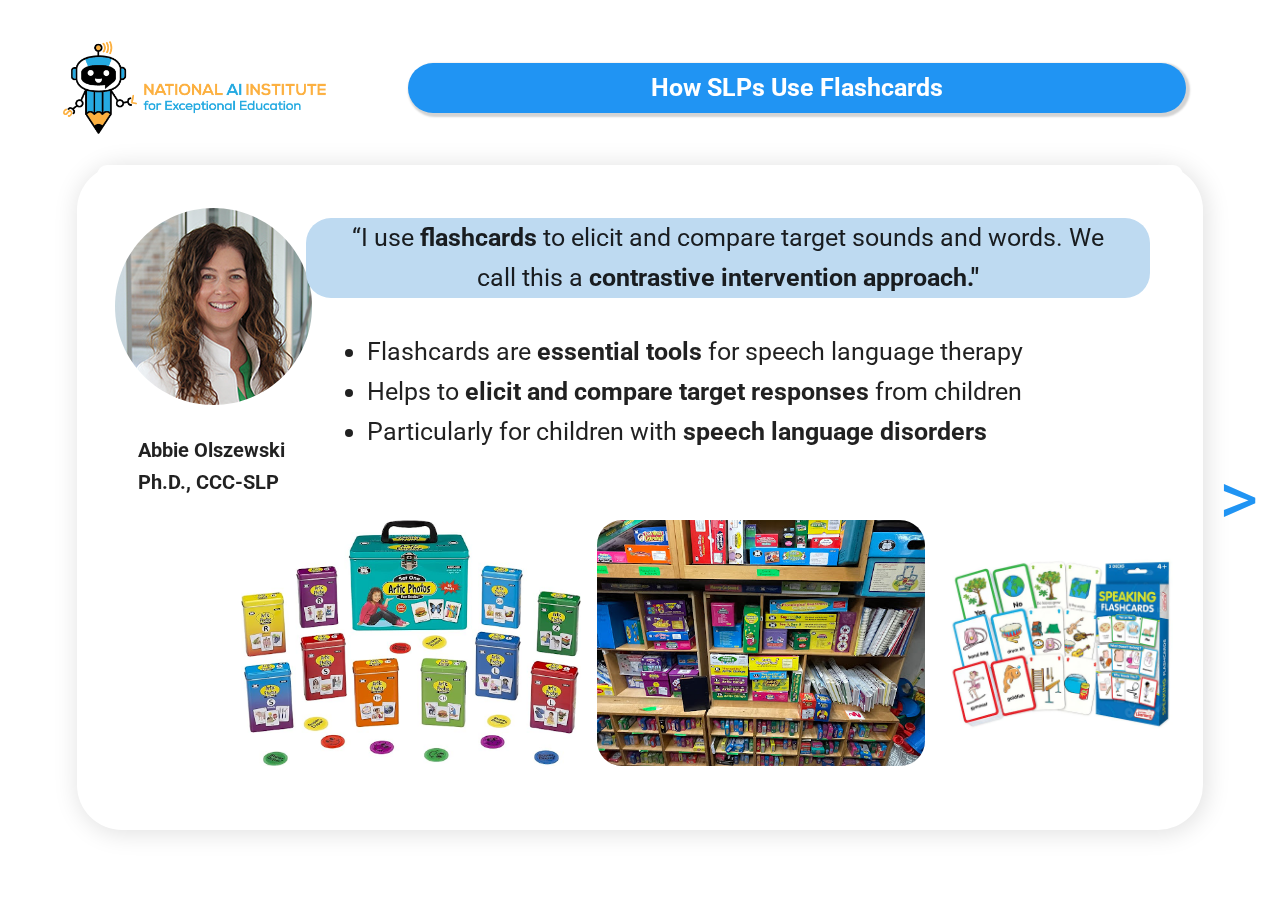
==== page1/index.html @ dda6a5ea "Add files via upload" ====
<!doctype html>
<html lang="en" class="no-js">
  <head>
    <link rel="stylesheet" href="https://cdn.jsdelivr.net/npm/bootstrap@5.2.3/dist/css/bootstrap.min.css" integrity="sha384-rbsA2VBKQhggwzxH7pPCaAqO46MgnOM80zW1RWuH61DGLwZJEdK2Kadq2F9CUG65" crossorigin="anonymous">
      <meta charset="utf-8">
      <meta name="viewport" content="width=device-width,initial-scale=1">
      
      
      
      
        <link rel="prev" href="..">
      
      
        <link rel="next" href="../page2/">
      
      
      <link rel="icon" href="../assets/images/favicon.png">
      <meta name="generator" content="mkdocs-1.5.2, mkdocs-material-9.2.6">
    
    
      
        <title>About - Flashcards Demo</title>
      
    
    
      <link rel="stylesheet" href="../assets/stylesheets/main.0e669242.min.css">
      
        
        <link rel="stylesheet" href="../assets/stylesheets/palette.85d0ee34.min.css">
      
      


    
    
      
    
    
      
        
        
        <link rel="preconnect" href="https://fonts.gstatic.com" crossorigin>
        <link rel="stylesheet" href="https://fonts.googleapis.com/css?family=Roboto:300,300i,400,400i,700,700i%7CRoboto+Mono:400,400i,700,700i&display=fallback">
        <style>:root{--md-text-font:"Roboto";--md-code-font:"Roboto Mono"}</style>
      
    
    
      <link rel="stylesheet" href="../custom.css">
    
    <script>__md_scope=new URL("..",location),__md_hash=e=>[...e].reduce((e,_)=>(e<<5)-e+_.charCodeAt(0),0),__md_get=(e,_=localStorage,t=__md_scope)=>JSON.parse(_.getItem(t.pathname+"."+e)),__md_set=(e,_,t=localStorage,a=__md_scope)=>{try{t.setItem(a.pathname+"."+e,JSON.stringify(_))}catch(e){}}</script>
    
      

    
    
    
  </head>
  
  
    
    
    
    
    
    <body dir="ltr" data-md-color-scheme="default" data-md-color-primary="blue" data-md-color-accent="pink">
  
    
    
    <input class="md-toggle" data-md-toggle="drawer" type="checkbox" id="__drawer" autocomplete="off">
    <input class="md-toggle" data-md-toggle="search" type="checkbox" id="__search" autocomplete="off">
    <label class="md-overlay" for="__drawer"></label>
    <div data-md-component="skip">
      
        
        <a href="#what-are-speech-language-disorders" class="md-skip">
          Skip to content
        </a>
      
    </div>
    <div data-md-component="announce">
      
    </div>
    
    
      

  <div class="heading-container">
    <div class="img-container">
      <img src="../assets/images/logo.png" alt="Beautiful Image">
    </div>
    <div class="header-right">
      <p style="text-align: center; font-size: 25px; font-weight: bold;">How SLPs Use Flashcards</p>
    </div>
</div>
    
    <div class="md-container" data-md-component="container">
      <!-- <a class="left-arrow" href="/FlashCards_Demo/page2/"> 
        &lt;
      </a> -->
      
        
          
        
      
      <main class="md-main" data-md-component="main">
        <div class="md-main__inner md-grid">
          
            
              
                
            
            
              
                
              
              <div class="md-sidebar md-sidebar--secondary" data-md-component="sidebar" data-md-type="toc" hidden>
                <div class="md-sidebar__scrollwrap" style="height: auto;">
                  <div class="md-sidebar__inner">
                    

<nav class="md-nav md-nav--secondary" aria-label="Table of contents">
  
  
  
    
  
  
</nav>
                  </div>
                </div>
              </div>
            
          
            <body>
            <div id="page1" class="md-content" data-md-component="content">
              <article class="md-content__inner md-typeset">
                
                
                <!-- <a id="nextPage" style="float: right;" href="/FlashCards_Demo/page2/">Next</a> -->
<div class="main-content-box">
<div class="person-image-container">
  <img src="../assets/images/author.png" alt="Beautiful Image">
  <p style="font-weight: bold; font-size: 1rem; padding: 0 25px;">Abbie Olszewski
    Ph.D., CCC-SLP</p>
</div>
<div>
<div class="speech-box">
<p style="width: 80%; text-align: center; margin: 4% auto; width: 90%;">“I use <span style="font-weight: bold;">flashcards</span> to elicit and compare target sounds and words. We call this a <span style="font-weight: bold;">contrastive intervention approach."</span></p>
</div>
<div style="margin: 3%; padding: 0 3%;">
  <ul class="bullet-list">
    <li style="margin: 0 2%; font-size: 25px;">Flashcards are <span style="font-weight: bold;">essential tools</span> for speech language therapy</li>
    <li style="margin: 0 2%; font-size: 25px">Helps to <span style="font-weight: bold;">elicit and compare target responses</span> from children</li>
    <li style="margin: 0 2%; font-size: 25px">Particularly for children with <span style="font-weight: bold;">speech language disorders</span></li>
</ul>
</div>
</div>
</div>
<div style="display: flex; flex-direction: row; justify-content: space-between; height: 250px; margin-left: 12%; width: 90%;">
  <img src="../assets/images/page1_image2.jpg"/>
  <img src="../assets/images/page1_image1.jpg"/>
  <img src="../assets/images/page1_image3.png"/>
</div>
</article>
            </div>
            <!-- <div id="page2" class="md-content" data-md-component="content">
              <article class="md-content__inner md-typeset">
                
                  


<h1 style="color:none;color: black;font-weight: 900;">AI Assistant for Speech Therapy</h1>
  <div class="slide-container">
  <div style="height: 150px; width: 250px;text-align: justify;" id="slide-box">
    Minimal pairs and maximally opposing pairs are concepts used in phonetics and linguistics to analyze and understand the phonological differences between words in a language.
  </div>
<div id="slide-box">
  <iframe width="560" height="315" src="https://www.youtube.com/embed/CnnWdKF9Mu8?si=w647qoul7sgPwHdO" title="YouTube video player" frameborder="0" allow="accelerometer; autoplay; clipboard-write; encrypted-media; gyroscope; picture-in-picture; web-share" allowfullscreen></iframe>
</div>
</div>
<p></p>





                
              </article>
            </div> -->
            <!-- <div id="page3" class="md-content" data-md-component="content">
              <article class="md-content__inner md-typeset">
                
                  


            <h1 id="architecture">Architecture</h1>
            <h2 id="architecture-of-the-model">Architecture of the Model</h2>
            <div class="img-container">
              <img src="../assets/images/architecture.png" alt="Beautiful Image">
            </div>




                
              </article>
            </div> -->
            <!-- <div id="page4" class="md-content" data-md-component="content">
              <article class="md-content__inner md-typeset">
                
                  


<h1 id="compare-and-contrast-real-flashcards-selected-by-slp-and-ai-generated-flashcards-that-are-culturally-appropriate-or-more-personalized">Compare and contrast real flashcards selected by SLP and AI-generated flashcards that are culturally appropriate or more personalized.</h1>
<h2 id="real-flashcards">Real Flashcards</h2>
<p>Real flashcards selected by a speech-language pathologist (SLP) and AI-generated flashcards that are culturally appropriate or more personalized serve similar educational purposes, but they differ in their origins, customization capabilities, and potential advantages and disadvantages. Here's a comparison and contrast between the two:</p>
<h2 id="real-flashcards-selected-by-an-slp">Real Flashcards Selected by an SLP:</h2>
<h2 id="1-origins">1. Origins:</h2>
<h3 id="human-expertise">Human Expertise:</h3>





                
              </article>
            </div> -->
            <!-- <div id="page5" class="md-content" data-md-component="content">
              <article class="md-content__inner md-typeset">
                
                  


<h1 id="show-where-llm-fails-wrong-pairs-show-where-the-image-generation-model-fails-busy-images-non-focal-objects">Show where LLM fails (wrong pairs). Show where the image generation model fails (busy images, non-focal objects).</h1>
<h2 id="limitations-of-large-language-models-llms">Limitations of Large Language Models (LLMs):</h2>
<div class="img-container">
  <img src="../assets/images/image2.png" alt="Beautiful Image">
</div>
<ol>
<li>Lack of Factual Accuracy: LLMs can generate text based on patterns learned from the training data, but they may not always produce accurate information. They can generate plausible-sounding sentences that are factually incorrect or misleading.</li>
</ol>
<p>Example: A model might generate a statement like, "The Eiffel Tower is located in London," which is factually incorrect.</p>
<ol>
<li>Bias and Sensitivity to Input Phrasing: LLMs can inadvertently produce biased or politically sensitive responses, as they learn from data on the internet that contains biases. Their responses can be influenced by the phrasing of the input.</li>
</ol>
                
              </article>
            </div> -->
            <!-- <div id="page6" class="md-content" data-md-component="content">
              <article class="md-content__inner md-typeset">
                
                  


<h1 id="a-live-demo-asr-or-manual-typing-potentially-canned-select-from-a-dropdown-or-give-them-a-standard-starting-format-not-a-blank-prompt">A live demo (ASR or manual typing). (Potentially canned, select from a dropdown). Or give them a standard starting format, not a blank prompt.</h1>
<h2 id="gradio-demo">Gradio Demo</h2>
<input id= "gradiotext" type="text" class="styledInput" placeholder="Enter Text">
<div><button id="getData" class="styledButton">Get Data</button></div>
<div id="result" class="resultContainer">
  <div id="imageContainer" class="imageContainer"></div>
</div>
<script src="../assets/javascripts/script.js"></script>




                
              </article>
            </div> -->
          </body>
          
          
        </div>
        
      </main>
      
      
      <a class="right-arrow" href="/FlashCards_Demo/page2/"> 
       &gt;</a>
      
    </div>
    
    
    <script id="__config" type="application/json">{"base": "..", "features": ["navigation.instant"], "search": "../assets/javascripts/workers/search.dfff1995.min.js", "translations": {"clipboard.copied": "Copied to clipboard", "clipboard.copy": "Copy to clipboard", "search.result.more.one": "1 more on this page", "search.result.more.other": "# more on this page", "search.result.none": "No matching documents", "search.result.one": "1 matching document", "search.result.other": "# matching documents", "search.result.placeholder": "Type to start searching", "search.result.term.missing": "Missing", "select.version": "Select version"}}</script>
    
    
      <script src="../assets/javascripts/bundle.78eede0e.min.js"></script>
      
        <!-- <script src="../assets/js/custom_scroll.js"></script> -->
      
    
  </body>
</html>
---- assets/stylesheets/main.0e669242.min.css ----
@charset "UTF-8";
html {
    -webkit-text-size-adjust: none;
    -moz-text-size-adjust: none;
    text-size-adjust: none;
    box-sizing: border-box;
}
*,
:after,
:before {
    box-sizing: inherit;
}
@media (prefers-reduced-motion) {
    *,
    :after,
    :before {
        transition: none !important;
    }
}
body {
    margin: 0;
}
a,
button,
input,
label {
    -webkit-tap-highlight-color: transparent;
}
a {
    color: inherit;
    text-decoration: none;
}
hr {
    border: 0;
    box-sizing: initial;
    display: block;
    height: 0.05rem;
    overflow: visible;
    padding: 0;
}
small {
    font-size: 80%;
}
sub,
sup {
    line-height: 1em;
}
img {
    border-style: none;
}
table {
    display: none;
    border-collapse: initial;
    border-spacing: 0;
}

th, td {
    border: 1px solid #dddddd;
    text-align: left;
    padding: 8px;
}

th {
    background-color: #f2f2f2;
}

tr {
    background-color: #ffffff; /* Set the background color for all rows */
}

tr:nth-child(even) {
    background-color: #f9f9f9;
}

tr:hover {
    background-color: #f2f2f2;
}
td,
th {
    font-weight: 400;
    vertical-align: top;
}
button {
    background: #0000;
    border: 0;
    font-family: inherit;
    font-size: inherit;
    margin: 0;
    padding: 0;
}
input {
    border: 0;
    outline: none;
}
:root {
    --md-primary-fg-color: #4051b5;
    --md-primary-fg-color--light: #5d6cc0;
    --md-primary-fg-color--dark: #303fa1;
    --md-primary-bg-color: #fff;
    --md-primary-bg-color--light: #ffffffb3;
    --md-accent-fg-color: #526cfe;
    --md-accent-fg-color--transparent: #526cfe1a;
    --md-accent-bg-color: #fff;
    --md-accent-bg-color--light: #ffffffb3;
}
[data-md-color-scheme="default"] {
    color-scheme: light;
}
[data-md-color-scheme="default"] img[src$="#gh-dark-mode-only"],
[data-md-color-scheme="default"] img[src$="#only-dark"] {
    display: none;
}
:root,
[data-md-color-scheme="default"] {
    --md-default-fg-color: #000000de;
    --md-default-fg-color--light: #0000008a;
    --md-default-fg-color--lighter: #00000052;
    --md-default-fg-color--lightest: #00000012;
    --md-default-bg-color: #fff;
    --md-default-bg-color--light: #ffffffb3;
    --md-default-bg-color--lighter: #ffffff4d;
    --md-default-bg-color--lightest: #ffffff1f;
    --md-code-fg-color: #36464e;
    --md-code-bg-color: #f5f5f5;
    --md-code-hl-color: #ffff0080;
    --md-code-hl-number-color: #d52a2a;
    --md-code-hl-special-color: #db1457;
    --md-code-hl-function-color: #a846b9;
    --md-code-hl-constant-color: #6e59d9;
    --md-code-hl-keyword-color: #3f6ec6;
    --md-code-hl-string-color: #1c7d4d;
    --md-code-hl-name-color: var(--md-code-fg-color);
    --md-code-hl-operator-color: var(--md-default-fg-color--light);
    --md-code-hl-punctuation-color: var(--md-default-fg-color--light);
    --md-code-hl-comment-color: var(--md-default-fg-color--light);
    --md-code-hl-generic-color: var(--md-default-fg-color--light);
    --md-code-hl-variable-color: var(--md-default-fg-color--light);
    --md-typeset-color: var(--md-default-fg-color);
    --md-typeset-a-color: var(--md-primary-fg-color);
    --md-typeset-mark-color: #ffff0080;
    --md-typeset-del-color: #f5503d26;
    --md-typeset-ins-color: #0bd57026;
    --md-typeset-kbd-color: #fafafa;
    --md-typeset-kbd-accent-color: #fff;
    --md-typeset-kbd-border-color: #b8b8b8;
    --md-typeset-table-color: #0000001f;
    --md-typeset-table-color--light: rgba(0, 0, 0, 0.035);
    --md-admonition-fg-color: var(--md-default-fg-color);
    --md-admonition-bg-color: var(--md-default-bg-color);
    --md-warning-fg-color: #000000de;
    --md-warning-bg-color: #ff9;
    --md-footer-fg-color: #fff;
    --md-footer-fg-color--light: #ffffffb3;
    --md-footer-fg-color--lighter: #ffffff73;
    --md-footer-bg-color: #000000de;
    --md-footer-bg-color--dark: #00000052;
    --md-shadow-z1: 0 0.2rem 0.5rem #0000000d, 0 0 0.05rem #0000001a;
    --md-shadow-z2: 0 0.2rem 0.5rem #0000001a, 0 0 0.05rem #00000040;
    --md-shadow-z3: 0 0.2rem 0.5rem #0003, 0 0 0.05rem #00000059;
}
.md-icon svg {
    fill: currentcolor;
    display: block;
    height: 1.2rem;
    width: 1.2rem;
    display: none;
}
body {
    -webkit-font-smoothing: antialiased;
    -moz-osx-font-smoothing: grayscale;
    --md-text-font-family: var(--md-text-font, _), -apple-system, BlinkMacSystemFont, Helvetica, Arial, sans-serif;
    --md-code-font-family: var(--md-code-font, _), SFMono-Regular, Consolas, Menlo, monospace;
}
aside,
body,
input {
    font-feature-settings: "kern", "liga";
    color: var(--md-typeset-color);
    font-family: var(--md-text-font-family);
}
code,
kbd,
pre {
    font-feature-settings: "kern";
    font-family: var(--md-code-font-family);
}
:root {
    --md-typeset-table-sort-icon: url('data:image/svg+xml;charset=utf-8,<svg xmlns="http://www.w3.org/2000/svg" viewBox="0 0 24 24"><path d="m18 21-4-4h3V7h-3l4-4 4 4h-3v10h3M2 19v-2h10v2M2 13v-2h7v2M2 7V5h4v2H2Z"/></svg>');
    --md-typeset-table-sort-icon--asc: url('data:image/svg+xml;charset=utf-8,<svg xmlns="http://www.w3.org/2000/svg" viewBox="0 0 24 24"><path d="M19 17h3l-4 4-4-4h3V3h2M2 17h10v2H2M6 5v2H2V5m0 6h7v2H2v-2Z"/></svg>');
    --md-typeset-table-sort-icon--desc: url('data:image/svg+xml;charset=utf-8,<svg xmlns="http://www.w3.org/2000/svg" viewBox="0 0 24 24"><path d="M19 7h3l-4-4-4 4h3v14h2M2 17h10v2H2M6 5v2H2V5m0 6h7v2H2v-2Z"/></svg>');
}
.md-typeset {
    -webkit-print-color-adjust: exact;
    color-adjust: exact;
    font-size: 0.8rem;
    line-height: 1.6;
}
@media print {
    .md-typeset {
        font-size: 0.68rem;
    }
}
.md-typeset blockquote,
.md-typeset dl,
.md-typeset figure,
.md-typeset ol,
.md-typeset pre,
.md-typeset ul {
    margin-bottom: 1em;
    margin-top: 1em;
}
.md-typeset h1 {
    color: var(--md-default-fg-color--light);
    font-size: 2em;
    line-height: 1.3;
    margin: 0 0 1.25em;
}
.md-typeset h1,
.md-typeset h2 {
    font-weight: 300;
    letter-spacing: -0.01em;
}
.md-typeset h2 {
    font-size: 1.5625em;
    line-height: 1.4;
    margin: 1.6em 0 0.64em;
}
.md-typeset h3 {
    font-size: 1.25em;
    font-weight: 400;
    letter-spacing: -0.01em;
    line-height: 1.5;
    margin: 1.6em 0 0.8em;
}
.md-typeset h2 + h3 {
    margin-top: 0.8em;
}
.md-typeset h4 {
    font-weight: 700;
    letter-spacing: -0.01em;
    margin: 1em 0;
}
.md-typeset h5,
.md-typeset h6 {
    color: var(--md-default-fg-color--light);
    font-size: 0.8em;
    font-weight: 700;
    letter-spacing: -0.01em;
    margin: 1.25em 0;
}
.md-typeset h5 {
    text-transform: uppercase;
}
.md-typeset hr {
    border-bottom: 0.05rem solid var(--md-default-fg-color--lightest);
    display: flow-root;
    margin: 1.5em 0;
}
.md-typeset a {
    color: var(--md-typeset-a-color);
    word-break: break-word;
}
.md-typeset a,
.md-typeset a:before {
    transition: color 125ms;
}
.md-typeset a:focus,
.md-typeset a:hover {
    color: var(--md-accent-fg-color);
}
.md-typeset a:focus code,
.md-typeset a:hover code {
    background-color: var(--md-accent-fg-color--transparent);
}
.md-typeset a code {
    color: currentcolor;
    transition: background-color 125ms;
}
.md-typeset a.focus-visible {
    outline-color: var(--md-accent-fg-color);
    outline-offset: 0.2rem;
}
.md-typeset code,
.md-typeset kbd,
.md-typeset pre {
    color: var(--md-code-fg-color);
    direction: ltr;
    font-variant-ligatures: none;
}
@media print {
    .md-typeset code,
    .md-typeset kbd,
    .md-typeset pre {
        white-space: pre-wrap;
    }
}
.md-typeset code {
    background-color: var(--md-code-bg-color);
    border-radius: 0.1rem;
    -webkit-box-decoration-break: clone;
    box-decoration-break: clone;
    font-size: 0.85em;
    padding: 0 0.2941176471em;
    word-break: break-word;
}
.md-typeset code:not(.focus-visible) {
    -webkit-tap-highlight-color: transparent;
    outline: none;
}
.md-typeset pre {
    display: flow-root;
    line-height: 1.4;
    position: relative;
}
.md-typeset pre > code {
    -webkit-box-decoration-break: slice;
    box-decoration-break: slice;
    box-shadow: none;
    display: block;
    margin: 0;
    outline-color: var(--md-accent-fg-color);
    overflow: auto;
    padding: 0.7720588235em 1.1764705882em;
    scrollbar-color: var(--md-default-fg-color--lighter) #0000;
    scrollbar-width: thin;
    touch-action: auto;
    word-break: normal;
}
.md-typeset pre > code:hover {
    scrollbar-color: var(--md-accent-fg-color) #0000;
}
.md-typeset pre > code::-webkit-scrollbar {
    height: 0.2rem;
    width: 0.2rem;
}
.md-typeset pre > code::-webkit-scrollbar-thumb {
    background-color: var(--md-default-fg-color--lighter);
}
.md-typeset pre > code::-webkit-scrollbar-thumb:hover {
    background-color: var(--md-accent-fg-color);
}
.md-typeset kbd {
    background-color: var(--md-typeset-kbd-color);
    border-radius: 0.1rem;
    box-shadow: 0 0.1rem 0 0.05rem var(--md-typeset-kbd-border-color), 0 0.1rem 0 var(--md-typeset-kbd-border-color), 0 -0.1rem 0.2rem var(--md-typeset-kbd-accent-color) inset;
    color: var(--md-default-fg-color);
    display: inline-block;
    font-size: 0.75em;
    padding: 0 0.6666666667em;
    vertical-align: text-top;
    word-break: break-word;
}
.md-typeset mark {
    background-color: var(--md-typeset-mark-color);
    -webkit-box-decoration-break: clone;
    box-decoration-break: clone;
    color: inherit;
    word-break: break-word;
}
.md-typeset abbr {
    border-bottom: 0.05rem dotted var(--md-default-fg-color--light);
    cursor: help;
    text-decoration: none;
}
@media (hover: none) {
    .md-typeset abbr[title]:focus:after,
    .md-typeset abbr[title]:hover:after {
        background-color: var(--md-default-fg-color);
        border-radius: 0.1rem;
        box-shadow: var(--md-shadow-z3);
        color: var(--md-default-bg-color);
        content: attr(title);
        font-size: 0.7rem;
        left: 0.8rem;
        margin-top: 2em;
        padding: 0.2rem 0.3rem;
        position: absolute;
        right: 0.8rem;
    }
}
.md-typeset small {
    opacity: 0.75;
}
[dir="ltr"] .md-typeset sub,
[dir="ltr"] .md-typeset sup {
    margin-left: 0.078125em;
}
[dir="rtl"] .md-typeset sub,
[dir="rtl"] .md-typeset sup {
    margin-right: 0.078125em;
}
[dir="ltr"] .md-typeset blockquote {
    padding-left: 0.6rem;
}
[dir="rtl"] .md-typeset blockquote {
    padding-right: 0.6rem;
}
[dir="ltr"] .md-typeset blockquote {
    border-left: 0.2rem solid var(--md-default-fg-color--lighter);
}
[dir="rtl"] .md-typeset blockquote {
    border-right: 0.2rem solid var(--md-default-fg-color--lighter);
}
.md-typeset blockquote {
    color: var(--md-default-fg-color--light);
    margin-left: 0;
    margin-right: 0;
}
.md-typeset ul {
    list-style-type: disc;
}
[dir="ltr"] .md-typeset ol,
[dir="ltr"] .md-typeset ul {
    margin-left: 0.625em;
}
[dir="rtl"] .md-typeset ol,
[dir="rtl"] .md-typeset ul {
    margin-right: 0.625em;
}
.md-typeset ol,
.md-typeset ul {
    padding: 0;
}
.md-typeset ol:not([hidden]),
.md-typeset ul:not([hidden]) {
    display: flow-root;
}
.md-typeset ol ol,
.md-typeset ul ol {
    list-style-type: lower-alpha;
}
.md-typeset ol ol ol,
.md-typeset ul ol ol {
    list-style-type: lower-roman;
}
[dir="ltr"] .md-typeset ol li,
[dir="ltr"] .md-typeset ul li {
    margin-left: 1.25em;
}
[dir="rtl"] .md-typeset ol li,
[dir="rtl"] .md-typeset ul li {
    margin-right: 1.25em;
}
.md-typeset ol li,
.md-typeset ul li {
    margin-bottom: 0.5em;
}
.md-typeset ol li blockquote,
.md-typeset ol li p,
.md-typeset ul li blockquote,
.md-typeset ul li p {
    margin: 0.5em 0;
}
.md-typeset ol li:last-child,
.md-typeset ul li:last-child {
    margin-bottom: 0;
}
[dir="ltr"] .md-typeset ol li ol,
[dir="ltr"] .md-typeset ol li ul,
[dir="ltr"] .md-typeset ul li ol,
[dir="ltr"] .md-typeset ul li ul {
    margin-left: 0.625em;
}
[dir="rtl"] .md-typeset ol li ol,
[dir="rtl"] .md-typeset ol li ul,
[dir="rtl"] .md-typeset ul li ol,
[dir="rtl"] .md-typeset ul li ul {
    margin-right: 0.625em;
}
.md-typeset ol li ol,
.md-typeset ol li ul,
.md-typeset ul li ol,
.md-typeset ul li ul {
    margin-bottom: 0.5em;
    margin-top: 0.5em;
}
[dir="ltr"] .md-typeset dd {
    margin-left: 1.875em;
}
[dir="rtl"] .md-typeset dd {
    margin-right: 1.875em;
}
.md-typeset dd {
    margin-bottom: 1.5em;
    margin-top: 1em;
}
.md-typeset img,
.md-typeset svg,
.md-typeset video {
    height: auto;
    max-width: 100%;
}
.md-typeset img[align="left"] {
    margin: 1em 1em 1em 0;
}
.md-typeset img[align="right"] {
    margin: 1em 0 1em 1em;
}
.md-typeset img[align]:only-child {
    margin-top: 0;
}
.md-typeset figure {
    display: flow-root;
    margin: 1em auto;
    max-width: 100%;
    text-align: center;
    width: -webkit-fit-content;
    width: -moz-fit-content;
    width: fit-content;
}
.md-typeset figure img {
    display: block;
}
.md-typeset figcaption {
    font-style: italic;
    margin: 1em auto;
    max-width: 24rem;
}
.md-typeset iframe {
    max-width: 100%;
}
.md-typeset table:not([class]) {
    background-color: var(--md-default-bg-color);
    border: 0.05rem solid var(--md-typeset-table-color);
    border-radius: 0.1rem;
    /* display: inline-block; */
    display: block;
    font-size: 0.64rem;
    max-width: 100%;
    overflow: auto;
    touch-action: auto;
}
@media print {
    .md-typeset table:not([class]) {
        display: table;
    }
}
.md-typeset table:not([class]) + * {
    margin-top: 1.5em;
}
.md-typeset table:not([class]) td > :first-child,
.md-typeset table:not([class]) th > :first-child {
    margin-top: 0;
}
.md-typeset table:not([class]) td > :last-child,
.md-typeset table:not([class]) th > :last-child {
    margin-bottom: 0;
}
.md-typeset table:not([class]) td:not([align]),
.md-typeset table:not([class]) th:not([align]) {
    text-align: left;
}
[dir="rtl"] .md-typeset table:not([class]) td:not([align]),
[dir="rtl"] .md-typeset table:not([class]) th:not([align]) {
    text-align: right;
}
.md-typeset table:not([class]) th {
    font-weight: 700;
    min-width: 5rem;
    padding: 1.9375em 1.25em;
    vertical-align: top;
}
.md-typeset table:not([class]) td {
    border-top: 0.05rem solid var(--md-typeset-table-color);
    padding: 1.9375em 1.25em;
    vertical-align: top;
}
.md-typeset table:not([class]) tbody tr {
    transition: background-color 125ms;
}
.md-typeset table:not([class]) tbody tr:hover {
    background-color: var(--md-typeset-table-color--light);
    box-shadow: 0 0.05rem 0 var(--md-default-bg-color) inset;
}
.md-typeset table:not([class]) a {
    word-break: normal;
}
.md-typeset table th[role="columnheader"] {
    cursor: pointer;
}
[dir="ltr"] .md-typeset table th[role="columnheader"]:after {
    margin-left: 0.5em;
}
[dir="rtl"] .md-typeset table th[role="columnheader"]:after {
    margin-right: 0.5em;
}
.md-typeset table th[role="columnheader"]:after {
    content: "";
    display: inline-block;
    height: 1.2em;
    -webkit-mask-image: var(--md-typeset-table-sort-icon);
    mask-image: var(--md-typeset-table-sort-icon);
    -webkit-mask-repeat: no-repeat;
    mask-repeat: no-repeat;
    -webkit-mask-size: contain;
    mask-size: contain;
    transition: background-color 125ms;
    vertical-align: text-bottom;
    width: 1.2em;
}
.md-typeset table th[role="columnheader"]:hover:after {
    background-color: var(--md-default-fg-color--lighter);
}
.md-typeset table th[role="columnheader"][aria-sort="ascending"]:after {
    background-color: var(--md-default-fg-color--light);
    -webkit-mask-image: var(--md-typeset-table-sort-icon--asc);
    mask-image: var(--md-typeset-table-sort-icon--asc);
}
.md-typeset table th[role="columnheader"][aria-sort="descending"]:after {
    background-color: var(--md-default-fg-color--light);
    -webkit-mask-image: var(--md-typeset-table-sort-icon--desc);
    mask-image: var(--md-typeset-table-sort-icon--desc);
}
.md-typeset__scrollwrap {
    margin: 1em -0.8rem;
    overflow-x: auto;
    touch-action: auto;
}
.md-typeset__table {
    display: inline-block;
    margin-bottom: 0.5em;
    padding: 0 0.8rem;
}
@media print {
    .md-typeset__table {
        display: block;
    }
}
html .md-typeset__table table {
    display: table;
    margin: 0;
    overflow: hidden;
    width: 100%;
}
@media screen and (max-width: 44.9375em) {
    .md-content__inner > pre {
        margin: 1em -0.8rem;
    }
    .md-content__inner > pre code {
        border-radius: 0;
    }
}
.md-typeset .md-author {
    display: block;
    flex-shrink: 0;
    height: 1.6rem;
    overflow: hidden;
    position: relative;
    transition: color 125ms, transform 125ms;
    width: 1.6rem;
}
.md-typeset .md-author img {
    border-radius: 100%;
    display: block;
}
.md-typeset .md-author--more {
    background: var(--md-default-fg-color--lightest);
    color: var(--md-default-fg-color--lighter);
    font-size: 0.6rem;
    font-weight: 700;
    line-height: 1.6rem;
    text-align: center;
}
.md-typeset .md-author--long {
    height: 2.4rem;
    width: 2.4rem;
}
.md-typeset a.md-author {
    transform: scale(1);
}
.md-typeset a.md-author img {
    filter: grayscale(100%) opacity(75%);
    transition: filter 125ms;
}
.md-typeset a.md-author:focus,
.md-typeset a.md-author:hover {
    transform: scale(1.1);
    z-index: 1;
}
.md-typeset a.md-author:focus img,
.md-typeset a.md-author:hover img {
    filter: grayscale(0);
}
.md-banner {
    background-color: var(--md-footer-bg-color);
    color: var(--md-footer-fg-color);
    overflow: auto;
}
@media print {
    .md-banner {
        display: none;
    }
}
.md-banner--warning {
    background-color: var(--md-warning-bg-color);
    color: var(--md-warning-fg-color);
}
.md-banner__inner {
    font-size: 0.7rem;
    margin: 0.6rem auto;
    padding: 0 0.8rem;
}
[dir="ltr"] .md-banner__button {
    float: right;
}
[dir="rtl"] .md-banner__button {
    float: left;
}
.md-banner__button {
    color: inherit;
    cursor: pointer;
    transition: opacity 0.25s;
}
.no-js .md-banner__button {
    display: none;
}
.md-banner__button:hover {
    opacity: 0.7;
}
html {
    font-size: 125%;
    height: 100%;
    overflow-x: hidden;
}
@media screen and (min-width: 100em) {
    html {
        font-size: 137.5%;
    }
}
@media screen and (min-width: 125em) {
    html {
        font-size: 150%;
    }
}
body {
    background-color: var(--md-default-bg-color);
    display: flex;
    flex-direction: column;
    font-size: 0.5rem;
    min-height: 100%;
    position: relative;
    width: 100%;
}
@media print {
    body {
        display: block;
    }
}
@media screen and (max-width: 59.9375em) {
    body[data-md-scrolllock] {
        position: fixed;
    }
}
.md-grid {
    margin-left: auto;
    margin-right: auto;
    /* max-width: 61rem; */
}
.md-container {
    height: 750px;
    overflow: auto;
    margin-top: -3%;
    /* display: flex;
    flex-direction: column;
    flex-grow: 1; */
}
@media print {
    .md-container {
        display: block;
    }
}
.md-main {
    height: 600px;
    flex-grow: 1;
}
.md-main__inner {
    /* display: flex; */
    height: 100%;
    margin: 6%;
    margin-top: 2.5rem;
    box-shadow: 2px 2px 25px 2px #e2e2e2;
    border-radius: 45px;
    padding-bottom: 52%;
}
.md-ellipsis {
    overflow: hidden;
    text-overflow: ellipsis;
}
.md-toggle {
    display: none;
}
.md-option {
    height: 0;
    opacity: 0;
    position: absolute;
    width: 0;
}
.md-option:checked + label:not([hidden]) {
    display: block;
}
.md-option.focus-visible + label {
    outline-color: var(--md-accent-fg-color);
    outline-style: auto;
}
.md-skip {
    background-color: var(--md-default-fg-color);
    border-radius: 0.1rem;
    color: var(--md-default-bg-color);
    font-size: 0.64rem;
    margin: 0.5rem;
    opacity: 0;
    outline-color: var(--md-accent-fg-color);
    padding: 0.3rem 0.5rem;
    position: fixed;
    transform: translateY(0.4rem);
    z-index: -1;
}
.md-skip:focus {
    opacity: 1;
    transform: translateY(0);
    transition: transform 0.25s cubic-bezier(0.4, 0, 0.2, 1), opacity 175ms 75ms;
    z-index: 10;
}
@page {
    margin: 25mm;
}
:root {
    --md-clipboard-icon: url('data:image/svg+xml;charset=utf-8,<svg xmlns="http://www.w3.org/2000/svg" viewBox="0 0 24 24"><path d="M19 21H8V7h11m0-2H8a2 2 0 0 0-2 2v14a2 2 0 0 0 2 2h11a2 2 0 0 0 2-2V7a2 2 0 0 0-2-2m-3-4H4a2 2 0 0 0-2 2v14h2V3h12V1Z"/></svg>');
}
.md-clipboard {
    border-radius: 0.1rem;
    color: var(--md-default-fg-color--lightest);
    cursor: pointer;
    height: 1.5em;
    outline-color: var(--md-accent-fg-color);
    outline-offset: 0.1rem;
    position: absolute;
    right: 0.5em;
    top: 0.5em;
    transition: color 0.25s;
    width: 1.5em;
    z-index: 1;
}
@media print {
    .md-clipboard {
        display: none;
    }
}
.md-clipboard:not(.focus-visible) {
    -webkit-tap-highlight-color: transparent;
    outline: none;
}
:hover > .md-clipboard {
    color: var(--md-default-fg-color--light);
}
.md-clipboard:focus,
.md-clipboard:hover {
    color: var(--md-accent-fg-color);
}
.md-clipboard:after {
    background-color: currentcolor;
    content: "";
    display: block;
    height: 1.125em;
    margin: 0 auto;
    -webkit-mask-image: var(--md-clipboard-icon);
    mask-image: var(--md-clipboard-icon);
    -webkit-mask-position: center;
    mask-position: center;
    -webkit-mask-repeat: no-repeat;
    mask-repeat: no-repeat;
    -webkit-mask-size: contain;
    mask-size: contain;
    width: 1.125em;
}
.md-clipboard--inline {
    cursor: pointer;
}
.md-clipboard--inline code {
    transition: color 0.25s, background-color 0.25s;
}
.md-clipboard--inline:focus code,
.md-clipboard--inline:hover code {
    background-color: var(--md-accent-fg-color--transparent);
    color: var(--md-accent-fg-color);
}
@keyframes consent {
    0% {
        opacity: 0;
        transform: translateY(100%);
    }
    to {
        opacity: 1;
        transform: translateY(0);
    }
}
@keyframes overlay {
    0% {
        opacity: 0;
    }
    to {
        opacity: 1;
    }
}
.md-consent__overlay {
    animation: overlay 0.25s both;
    -webkit-backdrop-filter: blur(0.1rem);
    backdrop-filter: blur(0.1rem);
    background-color: #0000008a;
    height: 100%;
    opacity: 1;
    position: fixed;
    top: 0;
    width: 100%;
    z-index: 5;
}
.md-consent__inner {
    animation: consent 0.5s cubic-bezier(0.1, 0.7, 0.1, 1) both;
    background-color: var(--md-default-bg-color);
    border: 0;
    border-radius: 0.1rem;
    bottom: 0;
    box-shadow: 0 0 0.2rem #0000001a, 0 0.2rem 0.4rem #0003;
    max-height: 100%;
    overflow: auto;
    padding: 0;
    position: fixed;
    width: 100%;
    z-index: 5;
}
.md-consent__form {
    padding: 0.8rem;
}
.md-consent__settings {
    display: none;
    margin: 1em 0;
}
input:checked + .md-consent__settings {
    display: block;
}
.md-consent__controls {
    margin-bottom: 0.8rem;
}
.md-typeset .md-consent__controls .md-button {
    display: inline;
}
@media screen and (max-width: 44.9375em) {
    .md-typeset .md-consent__controls .md-button {
        display: block;
        margin-top: 0.4rem;
        text-align: center;
        width: 100%;
    }
}
.md-consent label {
    cursor: pointer;
}
.md-content {
    /* box-shadow: 5px 5px 10px 10px lightgray; */
    border-radius: 2px 2px 5px rgba(0, 0, 255, 0.2);
    background-color: white;
    border-radius: 10px;
    /* padding: 20px; */
    width: auto;
    /* height: 500px; */
    margin: 0 20px;
    flex-grow: 1;
    min-width: 0;
    scroll-snap-align: start; /* Enable scroll snapping */
    margin-top: -2%;
}

.md-content-flashcard{
    /* box-shadow: 5px 5px 10px 10px lightgray; */
    border-radius: 2px 2px 5px rgba(0, 0, 255, 0.2);
    background-color: white;
    border-radius: 10px;
    padding: 20px;
    width: auto;
    /* height: 750px; */
    margin: 0 20px;
    flex-grow: 1;
    min-width: 0;
    scroll-snap-align: start; /* Enable scroll snapping */
}

.main-content-box{
    display: flex;
    flex-direction: row;
}

body {
    overflow-y: scroll; /* Enable vertical scrolling */
    scroll-behavior: smooth; /* Enable smooth scrolling */
  }

.md-content__inner {
    margin: 0 0.8rem 1.2rem;
    padding-top: 0.6rem;
}
/* @media screen and (min-width: 76.25em) {
    [dir="ltr"] .md-sidebar--primary:not([hidden]) ~ .md-content > .md-content__inner {
        margin-left: 1.2rem;
    }
    [dir="ltr"] .md-sidebar--secondary:not([hidden]) ~ .md-content > .md-content__inner,
    [dir="rtl"] .md-sidebar--primary:not([hidden]) ~ .md-content > .md-content__inner {
        margin-right: 1.2rem;
    }
    [dir="rtl"] .md-sidebar--secondary:not([hidden]) ~ .md-content > .md-content__inner {
        margin-left: 1.2rem;
    }
} */
.md-content__inner:before {
    content: "";
    display: block;
    height: 0.4rem;
}
.md-content__inner > :last-child {
    margin-bottom: 0;
}
[dir="ltr"] .md-content__button {
    float: right;
}
[dir="rtl"] .md-content__button {
    float: left;
}
[dir="ltr"] .md-content__button {
    margin-left: 0.4rem;
}
[dir="rtl"] .md-content__button {
    margin-right: 0.4rem;
}
.md-content__button {
    margin: 0.4rem 0;
    padding: 0;
}
@media print {
    .md-content__button {
        display: none;
    }
}
.md-typeset .md-content__button {
    color: var(--md-default-fg-color--lighter);
}
.md-content__button svg {
    display: inline;
    vertical-align: top;
}
[dir="rtl"] .md-content__button svg {
    transform: scaleX(-1);
}
[dir="ltr"] .md-dialog {
    right: 0.8rem;
}
[dir="rtl"] .md-dialog {
    left: 0.8rem;
}
.md-dialog {
    background-color: var(--md-default-fg-color);
    border-radius: 0.1rem;
    bottom: 0.8rem;
    box-shadow: var(--md-shadow-z3);
    min-width: 11.1rem;
    opacity: 0;
    padding: 0.4rem 0.6rem;
    pointer-events: none;
    position: fixed;
    transform: translateY(100%);
    transition: transform 0ms 0.4s, opacity 0.4s;
    z-index: 4;
}
@media print {
    .md-dialog {
        display: none;
    }
}
.md-dialog--active {
    opacity: 1;
    pointer-events: auto;
    transform: translateY(0);
    transition: transform 0.4s cubic-bezier(0.075, 0.85, 0.175, 1), opacity 0.4s;
}
.md-dialog__inner {
    color: var(--md-default-bg-color);
    font-size: 0.7rem;
}
.md-feedback {
    margin: 2em 0 1em;
    text-align: center;
}
.md-feedback fieldset {
    border: none;
    margin: 0;
    padding: 0;
}
.md-feedback__title {
    font-weight: 700;
    margin: 1em auto;
}
.md-feedback__inner {
    position: relative;
}
.md-feedback__list {
    align-content: baseline;
    display: flex;
    flex-wrap: wrap;
    justify-content: center;
    position: relative;
}
.md-feedback__list:hover .md-icon:not(:disabled) {
    color: var(--md-default-fg-color--lighter);
}
:disabled .md-feedback__list {
    min-height: 1.8rem;
}
.md-feedback__icon {
    color: var(--md-default-fg-color--light);
    cursor: pointer;
    flex-shrink: 0;
    margin: 0 0.1rem;
    transition: color 125ms;
}
.md-feedback__icon:not(:disabled).md-icon:hover {
    color: var(--md-accent-fg-color);
}
.md-feedback__icon:disabled {
    color: var(--md-default-fg-color--lightest);
    pointer-events: none;
}
.md-feedback__note {
    opacity: 0;
    position: relative;
    transform: translateY(0.4rem);
    transition: transform 0.4s cubic-bezier(0.1, 0.7, 0.1, 1), opacity 0.15s;
}
.md-feedback__note > * {
    margin: 0 auto;
    max-width: 16rem;
}
:disabled .md-feedback__note {
    opacity: 1;
    transform: translateY(0);
}
.md-footer {
    display: none;
    background-color: var(--md-footer-bg-color);
    color: var(--md-footer-fg-color);
}
@media print {
    .md-footer {
        display: none;
    }
}
.md-footer__inner {
    justify-content: space-between;
    overflow: auto;
    padding: 0.2rem;
}
.md-footer__inner:not([hidden]) {
    display: flex;
}
.md-footer__link {
    align-items: end;
    display: flex;
    flex-grow: 0.01;
    margin-bottom: 0.4rem;
    margin-top: 1rem;
    max-width: 100%;
    outline-color: var(--md-accent-fg-color);
    overflow: hidden;
    transition: opacity 0.25s;
}
.md-footer__link:focus,
.md-footer__link:hover {
    opacity: 0.7;
}
[dir="rtl"] .md-footer__link svg {
    transform: scaleX(-1);
}
@media screen and (max-width: 44.9375em) {
    .md-footer__link--prev {
        flex-shrink: 0;
    }
    .md-footer__link--prev .md-footer__title {
        display: none;
    }
}
[dir="ltr"] .md-footer__link--next {
    margin-left: auto;
}
[dir="rtl"] .md-footer__link--next {
    margin-right: auto;
}
.md-footer__link--next {
    text-align: right;
}
[dir="rtl"] .md-footer__link--next {
    text-align: left;
}
.md-footer__title {
    flex-grow: 1;
    font-size: 0.9rem;
    margin-bottom: 0.7rem;
    max-width: calc(100% - 2.4rem);
    padding: 0 1rem;
    white-space: nowrap;
}
.md-footer__button {
    margin: 0.2rem;
    padding: 0.4rem;
}
.md-footer__direction {
    font-size: 0.64rem;
    opacity: 0.7;
}
.md-footer-meta {
    background-color: var(--md-footer-bg-color--dark);
}
.md-footer-meta__inner {
    display: flex;
    flex-wrap: wrap;
    justify-content: space-between;
    padding: 0.2rem;
}
html .md-footer-meta.md-typeset a {
    color: var(--md-footer-fg-color--light);
}
html .md-footer-meta.md-typeset a:focus,
html .md-footer-meta.md-typeset a:hover {
    color: var(--md-footer-fg-color);
}
.md-copyright {
    color: var(--md-footer-fg-color--lighter);
    font-size: 0.64rem;
    margin: auto 0.6rem;
    padding: 0.4rem 0;
    width: 100%;
}
@media screen and (min-width: 45em) {
    .md-copyright {
        width: auto;
    }
}
.md-copyright__highlight {
    color: var(--md-footer-fg-color--light);
}
.md-social {
    display: inline-flex;
    gap: 0.2rem;
    margin: 0 0.4rem;
    padding: 0.2rem 0 0.6rem;
}
@media screen and (min-width: 45em) {
    .md-social {
        padding: 0.6rem 0;
    }
}
.md-social__link {
    display: inline-block;
    height: 1.6rem;
    text-align: center;
    width: 1.6rem;
}
.md-social__link:before {
    line-height: 1.9;
}
.md-social__link svg {
    fill: currentcolor;
    max-height: 0.8rem;
    vertical-align: -25%;
}
.md-typeset .md-button {
    border: 0.1rem solid;
    border-radius: 0.1rem;
    color: var(--md-primary-fg-color);
    cursor: pointer;
    display: inline-block;
    font-weight: 700;
    padding: 0.625em 2em;
    transition: color 125ms, background-color 125ms, border-color 125ms;
}
.md-typeset .md-button--primary {
    background-color: var(--md-primary-fg-color);
    border-color: var(--md-primary-fg-color);
    color: var(--md-primary-bg-color);
}
.md-typeset .md-button:focus,
.md-typeset .md-button:hover {
    background-color: var(--md-accent-fg-color);
    border-color: var(--md-accent-fg-color);
    color: var(--md-accent-bg-color);
}
[dir="ltr"] .md-typeset .md-input {
    border-top-left-radius: 0.1rem;
}
[dir="ltr"] .md-typeset .md-input,
[dir="rtl"] .md-typeset .md-input {
    border-top-right-radius: 0.1rem;
}
[dir="rtl"] .md-typeset .md-input {
    border-top-left-radius: 0.1rem;
}
.md-typeset .md-input {
    border-bottom: 0.1rem solid var(--md-default-fg-color--lighter);
    box-shadow: var(--md-shadow-z1);
    font-size: 0.8rem;
    height: 1.8rem;
    padding: 0 0.6rem;
    transition: border 0.25s, box-shadow 0.25s;
}
.md-typeset .md-input:focus,
.md-typeset .md-input:hover {
    border-bottom-color: var(--md-accent-fg-color);
    box-shadow: var(--md-shadow-z2);
}
.md-typeset .md-input--stretch {
    width: 100%;
}
.md-header {
    width: 75%;
    margin: 1% auto;
    border-radius: 10px;
    /* height: 40%; */
    background-color: var(--md-primary-fg-color);
    box-shadow: 0 0 0.2rem #0000, 0 0.2rem 0.4rem #0000;
    color: var(--md-primary-bg-color);
    display: block;
    left: 0;
    position: fixed;
    right: 0;
    top: 0;
}

.header-right{
    /* width: 100%;
    border-radius: 50px;
    background-color: var(--md-primary-fg-color);
    box-shadow: 2px 2px 2px 2px lightgray;
    color: var(--md-primary-bg-color);
    display: block;
    height: 50px;
    justify-content: center;
    display: flex;
    align-items: center;
    margin: 4% auto; */
    width: 62%;
    border-radius: 50px;
    /* height: 40px; */
    background-color: var(--md-primary-fg-color);
    box-shadow: 2px 2px 2px 2px lightgray;
    color: var(--md-primary-bg-color);
    display: block;
    /* max-width: 30%; */
    height: 50px;
    justify-content: center;
    display: flex;
    align-items: center;
    margin: 5% auto;
    font-size: 28px;
    /* left: 0;
    position: relative;
    right: 0;
    top: 0;
    margin: auto; */
}

html {
    overflow-y: none !important;
}

.heading-container{
    display: flex;
    flex-direction: row;
    /* margin: 1% auto; */
    padding: 0 1%;
}

.md-header[hidden] {
    transform: translateY(-100%);
    transition: transform 0.25s cubic-bezier(0.8, 0, 0.6, 1), box-shadow 0.25s;
}
.md-header--shadow {
    box-shadow: 0 0 0.2rem #0000001a, 0 0.2rem 0.4rem #0003;
    transition: transform 0.25s cubic-bezier(0.1, 0.7, 0.1, 1), box-shadow 0.25s;
}
.md-header__inner {
    align-items: center;
    display: flex;
    padding: 0 0.2rem;
}
.md-header__topic {
    display: flex;
    max-width: 100%;
    position: absolute;
    transition: transform 0.4s cubic-bezier(0.1, 0.7, 0.1, 1), opacity 0.15s;
    white-space: nowrap;
}
.md-header__topic + .md-header__topic {
    opacity: 0;
    pointer-events: none;
    transform: translateX(1.25rem);
    transition: transform 0.4s cubic-bezier(1, 0.7, 0.1, 0.1), opacity 0.15s;
    z-index: -1;
}
[dir="rtl"] .md-header__topic + .md-header__topic {
    transform: translateX(-1.25rem);
}
.md-header__topic:first-child {
    font-weight: 700;
}
[dir="ltr"] .md-header__title {
    margin-left: 1rem;
}
[dir="rtl"] .md-header__title {
    margin-right: 1rem;
}
[dir="ltr"] .md-header__title {
    margin-right: 0.4rem;
}
[dir="rtl"] .md-header__title {
    margin-left: 0.4rem;
}
.md-header__title {
    flex-grow: 1;
    font-size: 0.9rem;
    height: 2.4rem;
    line-height: 2.4rem;
}
.md-header__title--active .md-header__topic {
    opacity: 0;
    pointer-events: none;
    transform: translateX(-1.25rem);
    transition: transform 0.4s cubic-bezier(1, 0.7, 0.1, 0.1), opacity 0.15s;
    z-index: -1;
}
[dir="rtl"] .md-header__title--active .md-header__topic {
    transform: translateX(1.25rem);
}
.md-header__title--active .md-header__topic + .md-header__topic {
    opacity: 1;
    pointer-events: auto;
    transform: translateX(0);
    transition: transform 0.4s cubic-bezier(0.1, 0.7, 0.1, 1), opacity 0.15s;
    z-index: 0;
}
.md-header__title > .md-header__ellipsis {
    height: 100%;
    position: relative;
    width: 100%;
}
.md-header__option {
    display: flex;
    flex-shrink: 0;
    max-width: 100%;
    transition: max-width 0ms 0.25s, opacity 0.25s 0.25s;
    white-space: nowrap;
}
[data-md-toggle="search"]:checked ~ .md-header .md-header__option {
    max-width: 0;
    opacity: 0;
    transition: max-width 0ms, opacity 0ms;
}
.md-header__source {
    display: none;
}
@media screen and (min-width: 60em) {
    [dir="ltr"] .md-header__source {
        margin-left: 1rem;
    }
    [dir="rtl"] .md-header__source {
        margin-right: 1rem;
    }
    .md-header__source {
        display: block;
        max-width: 11.7rem;
        width: 11.7rem;
    }
}
@media screen and (min-width: 76.25em) {
    [dir="ltr"] .md-header__source {
        margin-left: 1.4rem;
    }
    [dir="rtl"] .md-header__source {
        margin-right: 1.4rem;
    }
}
.md-meta {
    color: var(--md-default-fg-color--light);
    font-size: 0.7rem;
    line-height: 1.3;
}
.md-meta__list {
    display: inline-flex;
    flex-wrap: wrap;
    list-style: none;
    margin: 0;
    padding: 0;
}
.md-meta__item:not(:last-child):after {
    content: "·";
    margin-left: 0.2rem;
    margin-right: 0.2rem;
}
.md-meta__link {
    color: var(--md-typeset-a-color);
}
.md-meta__link:focus,
.md-meta__link:hover {
    color: var(--md-accent-fg-color);
}
.md-draft {
    background-color: #ff1744;
    border-radius: 0.125em;
    color: #fff;
    display: inline-block;
    font-weight: 700;
    padding-left: 0.5714285714em;
    padding-right: 0.5714285714em;
}
:root {
    --md-nav-icon--prev: url('data:image/svg+xml;charset=utf-8,<svg xmlns="http://www.w3.org/2000/svg" viewBox="0 0 24 24"><path d="M20 11v2H8l5.5 5.5-1.42 1.42L4.16 12l7.92-7.92L13.5 5.5 8 11h12Z"/></svg>');
    --md-nav-icon--next: url('data:image/svg+xml;charset=utf-8,<svg xmlns="http://www.w3.org/2000/svg" viewBox="0 0 24 24"><path d="M8.59 16.58 13.17 12 8.59 7.41 10 6l6 6-6 6-1.41-1.42Z"/></svg>');
    --md-toc-icon: url('data:image/svg+xml;charset=utf-8,<svg xmlns="http://www.w3.org/2000/svg" viewBox="0 0 24 24"><path d="M3 9h14V7H3v2m0 4h14v-2H3v2m0 4h14v-2H3v2m16 0h2v-2h-2v2m0-10v2h2V7h-2m0 6h2v-2h-2v2Z"/></svg>');
}
.md-nav {
    font-size: 0.7rem;
    line-height: 1.3;
}
.md-nav__title {
    display: None;
    font-weight: 700;
    overflow: hidden;
    padding: 0 0.6rem;
    text-overflow: ellipsis;
    background: #2094f3;
    border-radius: 10px;
    box-shadow: 1px 1px 1px 2px #2094f3;
    position: sticky;
    top: 0;
    z-index: 1;
    color: white;
}
.md-nav__title .md-nav__button {
    display: none;
}
.md-nav__title .md-nav__button img {
    height: 100%;
    width: auto;
}
.md-nav__title .md-nav__button.md-logo img,
.md-nav__title .md-nav__button.md-logo svg {
    fill: currentcolor;
    display: block;
    height: 2.4rem;
    max-width: 100%;
    object-fit: contain;
    width: auto;
}
.md-nav__list {
    list-style: none;
    margin: 0;
    padding: 0;
}
.md-nav__item {
    padding: 0 0.6rem;
}
[dir="ltr"] .md-nav__item .md-nav__item {
    padding-right: 0;
}
[dir="rtl"] .md-nav__item .md-nav__item {
    padding-left: 0;
}
.md-nav__link {
    align-items: flex-start;
    display: flex;
    margin-top: 0.625em;
    scroll-snap-align: start;
    transition: color 125ms;
}
.md-nav__link--passed {
    color: var(--md-default-fg-color--light);
}
.md-nav__item .md-nav__link--active,
.md-nav__item .md-nav__link--active code {
    display: Block;
    font-weight: 700;
    overflow: hidden;
    text-overflow: ellipsis;
    background: #2094f3;
    border-radius: 10px;
    box-shadow: 1px 1px 1px 2px #2094f3;
    position: sticky;
    top: 0;
    z-index: 1;
    color: white;
    padding-top: 0.2em;
    padding-left: 1em;
    padding-bottom: -0.8em;
}
.md-nav__link .md-ellipsis {
    position: relative;
}
.md-nav__link .md-icon:last-child {
    margin-left: auto;
}
.md-nav__link svg {
    fill: currentcolor;
    flex-shrink: 0;
    height: 1.3em;
}
[dir="ltr"] .md-nav__link svg + * {
    margin-left: 0.4rem;
}
[dir="rtl"] .md-nav__link svg + * {
    margin-right: 0.4rem;
}
.md-nav__link:not(.md-nav__container):focus,
.md-nav__link:not(.md-nav__container):hover {
    /* color: var(--md-accent-fg-color); */
    cursor: pointer;
}
.md-nav__link.focus-visible {
    outline-color: var(--md-accent-fg-color);
    outline-offset: 0.2rem;
}
.md-nav--primary .md-nav__link[for="__toc"] {
    display: none;
}
.md-nav--primary .md-nav__link[for="__toc"] .md-icon:after {
    background-color: currentcolor;
    display: block;
    height: 100%;
    -webkit-mask-image: var(--md-toc-icon);
    mask-image: var(--md-toc-icon);
    width: 100%;
}
.md-nav--primary .md-nav__link[for="__toc"] ~ .md-nav {
    display: none;
}
.md-nav__container > .md-nav__link {
    margin-top: 0;
}
.md-nav__container > .md-nav__link:first-child {
    flex-grow: 1;
}
.md-nav__icon {
    flex-shrink: 0;
}
.md-nav__source {
    display: none;
}
/* @media screen and (max-width: 76.1875em) {
    .md-nav--primary,
    .md-nav--primary .md-nav {
        background-color: var(--md-default-bg-color);
        display: flex;
        flex-direction: column;
        height: 100%;
        left: 0;
        position: absolute;
        right: 0;
        top: 0;
        z-index: 1;
    }
    .md-nav--primary .md-nav__item,
    .md-nav--primary .md-nav__title {
        font-size: 0.8rem;
        line-height: 1.5;
    }
    .md-nav--primary .md-nav__title {
        cursor: pointer;
        height: 5.6rem;
        line-height: 2.4rem;
        padding: 3rem 0.8rem 0.2rem;
        position: relative;
        white-space: nowrap;
    }
    [dir="ltr"] .md-nav--primary .md-nav__title .md-nav__icon {
        left: 0.4rem;
    }
    [dir="rtl"] .md-nav--primary .md-nav__title .md-nav__icon {
        right: 0.4rem;
    }
    .md-nav--primary .md-nav__title .md-nav__icon {
        display: block;
        height: 1.2rem;
        margin: 0.2rem;
        position: absolute;
        top: 0.4rem;
        width: 1.2rem;
    }
    .md-nav--primary .md-nav__title .md-nav__icon:after {
        background-color: currentcolor;
        content: "";
        display: block;
        height: 100%;
        -webkit-mask-image: var(--md-nav-icon--prev);
        mask-image: var(--md-nav-icon--prev);
        -webkit-mask-position: center;
        mask-position: center;
        -webkit-mask-repeat: no-repeat;
        mask-repeat: no-repeat;
        -webkit-mask-size: contain;
        mask-size: contain;
        width: 100%;
    }
    .md-nav--primary .md-nav__title ~ .md-nav__list {
        
        box-shadow: 0 0.05rem 0 var(--md-default-fg-color--lightest) inset;
        overflow-y: auto;
        scroll-snap-type: y mandatory;
        touch-action: pan-y;
    }
    .md-nav--primary .md-nav__title ~ .md-nav__list > :first-child {
        border-top: 0;
    }
    .md-nav--primary .md-nav__title[for="__drawer"] {
        
        color: var(--md-primary-bg-color);
        font-weight: 700;
    }
    .md-nav--primary .md-nav__title .md-logo {
        display: block;
        left: 0.2rem;
        margin: 0.2rem;
        padding: 0.4rem;
        position: absolute;
        right: 0.2rem;
        top: 0.2rem;
    }
    .md-nav--primary .md-nav__list {
        flex: 1;
    }
    .md-nav--primary .md-nav__item {
        border-top: 0.05rem solid var(--md-default-fg-color--lightest);
        padding: 0;
    }
    .md-nav--primary .md-nav__item--active > .md-nav__link {
        color: var(--md-typeset-a-color);
    }
    .md-nav--primary .md-nav__link {
        margin-top: 0;
        padding: 0.6rem 0.8rem;
    }
    .md-nav--primary .md-nav__link svg {
        margin-top: 0.1em;
    }
    .md-nav--primary .md-nav__link > .md-nav__link {
        padding: 0;
    }
    [dir="ltr"] .md-nav--primary .md-nav__link .md-nav__icon {
        margin-right: -0.2rem;
    }
    [dir="rtl"] .md-nav--primary .md-nav__link .md-nav__icon {
        margin-left: -0.2rem;
    }
    .md-nav--primary .md-nav__link .md-nav__icon {
        font-size: 1.2rem;
        height: 1.2rem;
        width: 1.2rem;
    }
    .md-nav--primary .md-nav__link .md-nav__icon:after {
        background-color: currentcolor;
        content: "";
        display: block;
        height: 100%;
        -webkit-mask-image: var(--md-nav-icon--next);
        mask-image: var(--md-nav-icon--next);
        -webkit-mask-position: center;
        mask-position: center;
        -webkit-mask-repeat: no-repeat;
        mask-repeat: no-repeat;
        -webkit-mask-size: contain;
        mask-size: contain;
        width: 100%;
    }
    [dir="rtl"] .md-nav--primary .md-nav__icon:after {
        transform: scale(-1);
    }
    .md-nav--primary .md-nav--secondary .md-nav {
        background-color: initial;
        position: static;
    }
    [dir="ltr"] .md-nav--primary .md-nav--secondary .md-nav .md-nav__link {
        padding-left: 1.4rem;
    }
    [dir="rtl"] .md-nav--primary .md-nav--secondary .md-nav .md-nav__link {
        padding-right: 1.4rem;
    }
    [dir="ltr"] .md-nav--primary .md-nav--secondary .md-nav .md-nav .md-nav__link {
        padding-left: 2rem;
    }
    [dir="rtl"] .md-nav--primary .md-nav--secondary .md-nav .md-nav .md-nav__link {
        padding-right: 2rem;
    }
    [dir="ltr"] .md-nav--primary .md-nav--secondary .md-nav .md-nav .md-nav .md-nav__link {
        padding-left: 2.6rem;
    }
    [dir="rtl"] .md-nav--primary .md-nav--secondary .md-nav .md-nav .md-nav .md-nav__link {
        padding-right: 2.6rem;
    }
    [dir="ltr"] .md-nav--primary .md-nav--secondary .md-nav .md-nav .md-nav .md-nav .md-nav__link {
        padding-left: 3.2rem;
    }
    [dir="rtl"] .md-nav--primary .md-nav--secondary .md-nav .md-nav .md-nav .md-nav .md-nav__link {
        padding-right: 3.2rem;
    }
    .md-nav--secondary {
        background-color: initial;
    }
    .md-nav__toggle ~ .md-nav {
        display: flex;
        opacity: 0;
        transform: translateX(100%);
        transition: transform 0.25s cubic-bezier(0.8, 0, 0.6, 1), opacity 125ms 50ms;
    }
    [dir="rtl"] .md-nav__toggle ~ .md-nav {
        transform: translateX(-100%);
    }
    .md-nav__toggle:checked ~ .md-nav {
        opacity: 1;
        transform: translateX(0);
        transition: transform 0.25s cubic-bezier(0.4, 0, 0.2, 1), opacity 125ms 125ms;
    }
    .md-nav__toggle:checked ~ .md-nav > .md-nav__list {
        -webkit-backface-visibility: hidden;
        backface-visibility: hidden;
    }
} */
/* @media screen and (max-width: 59.9375em) {
    .md-nav--primary .md-nav__link[for="__toc"] {
        display: flex;
    }
    .md-nav--primary .md-nav__link[for="__toc"] .md-icon:after {
        content: "";
    }
    .md-nav--primary .md-nav__link[for="__toc"] + .md-nav__link {
        display: none;
    }
    .md-nav--primary .md-nav__link[for="__toc"] ~ .md-nav {
        display: flex;
    }
    .md-nav__source {
        background-color: var(--md-primary-fg-color--dark);
        color: var(--md-primary-bg-color);
        display: block;
        padding: 0 0.2rem;
    }
}
@media screen and (min-width: 60em) and (max-width: 76.1875em) {
    .md-nav--integrated .md-nav__link[for="__toc"] {
        display: flex;
    }
    .md-nav--integrated .md-nav__link[for="__toc"] .md-icon:after {
        content: "";
    }
    .md-nav--integrated .md-nav__link[for="__toc"] + .md-nav__link {
        display: none;
    }
    .md-nav--integrated .md-nav__link[for="__toc"] ~ .md-nav {
        display: flex;
    }
}
@media screen and (min-width: 60em) {
    .md-nav--secondary .md-nav__title {
        background: var(--md-default-bg-color);
        box-shadow: 0 0 0.4rem 0.4rem var(--md-default-bg-color);
        position: sticky;
        top: 0;
        z-index: 1;
    }
    .md-nav--secondary .md-nav__title[for="__toc"] {
        scroll-snap-align: start;
    }
    .md-nav--secondary .md-nav__title .md-nav__icon {
        display: none;
    }
}
@media screen and (min-width: 76.25em) {
    .md-nav {
        transition: max-height 0.25s cubic-bezier(0.86, 0, 0.07, 1);
    }
    .md-nav--primary .md-nav__title {
        position: sticky;
        top: 0;
        z-index: 1;
    }
    .md-nav--primary .md-nav__title[for="__drawer"] {
        scroll-snap-align: start;
    }
    .md-nav--primary .md-nav__title .md-nav__icon,
    .md-nav__toggle ~ .md-nav {
        display: none;
    }
    .md-nav__toggle:checked ~ .md-nav,
    .md-nav__toggle:indeterminate ~ .md-nav {
        display: block;
    }
    .md-nav__item--nested > .md-nav > .md-nav__title {
        display: none;
    }
    .md-nav__item--section {
        display: block;
        margin: 1.25em 0;
    }
    .md-nav__item--section:last-child {
        margin-bottom: 0;
    }
    .md-nav__item--section > .md-nav__link {
        font-weight: 700;
    }
    .md-nav__item--section > .md-nav__link[for] {
        color: var(--md-default-fg-color--light);
    }
    .md-nav__item--section > .md-nav__link:not(.md-nav__container) {
        pointer-events: none;
    }
    .md-nav__item--section > .md-nav__link .md-nav__icon {
        display: none;
    }
    .md-nav__item--section > .md-nav {
        display: block;
    }
    .md-nav__item--section > .md-nav > .md-nav__list > .md-nav__item {
        padding: 0;
    }
    .md-nav__icon {
        border-radius: 100%;
        height: 0.9rem;
        transition: background-color 0.25s;
        width: 0.9rem;
    }
    .md-nav__icon:hover {
        background-color: var(--md-accent-fg-color--transparent);
    }
    .md-nav__icon:after {
        background-color: currentcolor;
        border-radius: 100%;
        content: "";
        display: inline-block;
        height: 100%;
        -webkit-mask-image: var(--md-nav-icon--next);
        mask-image: var(--md-nav-icon--next);
        -webkit-mask-position: center;
        mask-position: center;
        -webkit-mask-repeat: no-repeat;
        mask-repeat: no-repeat;
        -webkit-mask-size: contain;
        mask-size: contain;
        transition: transform 0.25s;
        vertical-align: -0.1rem;
        width: 100%;
    }
    [dir="rtl"] .md-nav__icon:after {
        transform: rotate(180deg);
    }
    .md-nav__item--nested .md-nav__toggle:checked ~ .md-nav__link .md-nav__icon:after,
    .md-nav__item--nested .md-nav__toggle:indeterminate ~ .md-nav__link .md-nav__icon:after {
        transform: rotate(90deg);
    }
    .md-nav--lifted > .md-nav__list > .md-nav__item,
    .md-nav--lifted > .md-nav__list > .md-nav__item--nested,
    .md-nav--lifted > .md-nav__title {
        display: none;
    }
    .md-nav--lifted > .md-nav__list > .md-nav__item--active {
        display: block;
        padding: 0;
    }
    .md-nav--lifted > .md-nav__list > .md-nav__item--active > .md-nav__link {
        background: var(--md-default-bg-color);
        box-shadow: 0 0 0.4rem 0.4rem var(--md-default-bg-color);
        font-weight: 700;
        margin-top: 0;
        padding: 0 0.6rem;
        position: sticky;
        top: 0;
        z-index: 1;
    }
    .md-nav--lifted > .md-nav__list > .md-nav__item--active > .md-nav__link:not(.md-nav__container) {
        pointer-events: none;
    }
    .md-nav--lifted > .md-nav__list > .md-nav__item--active > .md-nav__link .md-nav__icon {
        display: none;
    }
    .md-nav--lifted > .md-nav__list > .md-nav__item > [for] {
        color: var(--md-default-fg-color--light);
    }
    .md-nav--lifted .md-nav[data-md-level="1"] {
        display: block;
    }
    [dir="ltr"] .md-nav--lifted .md-nav[data-md-level="1"] > .md-nav__list > .md-nav__item {
        padding-right: 0.6rem;
    }
    [dir="rtl"] .md-nav--lifted .md-nav[data-md-level="1"] > .md-nav__list > .md-nav__item {
        padding-left: 0.6rem;
    }
    .md-nav--integrated > .md-nav__list > .md-nav__item--active:not(.md-nav__item--nested) {
        padding: 0 0.6rem;
    }
    .md-nav--integrated > .md-nav__list > .md-nav__item--active:not(.md-nav__item--nested) > .md-nav__link {
        padding: 0;
    }
    [dir="ltr"] .md-nav--integrated > .md-nav__list > .md-nav__item--active .md-nav--secondary {
        border-left: 0.05rem solid var(--md-primary-fg-color);
    }
    [dir="rtl"] .md-nav--integrated > .md-nav__list > .md-nav__item--active .md-nav--secondary {
        border-right: 0.05rem solid var(--md-primary-fg-color);
    }
    .md-nav--integrated > .md-nav__list > .md-nav__item--active .md-nav--secondary {
        display: block;
        margin-bottom: 1.25em;
    }
    .md-nav--integrated > .md-nav__list > .md-nav__item--active .md-nav--secondary > .md-nav__title {
        display: none;
    }
} */
.md-pagination {
    font-size: 0.8rem;
    font-weight: 700;
    gap: 0.4rem;
}
.md-pagination,
.md-pagination > * {
    align-items: center;
    display: flex;
    justify-content: center;
}
.md-pagination > * {
    border-radius: 0.2rem;
    height: 1.8rem;
    min-width: 1.8rem;
    text-align: center;
}
.md-pagination__current {
    background-color: var(--md-default-fg-color--lightest);
    color: var(--md-default-fg-color--light);
}
.md-pagination__link {
    transition: color 125ms, background-color 125ms;
}
.md-pagination__link:focus,
.md-pagination__link:hover {
    background-color: var(--md-accent-fg-color--transparent);
    color: var(--md-accent-fg-color);
}
.md-pagination__link:focus svg,
.md-pagination__link:hover svg {
    color: var(--md-accent-fg-color);
}
.md-pagination__link.focus-visible {
    outline-color: var(--md-accent-fg-color);
    outline-offset: 0.2rem;
}
.md-pagination__link svg {
    fill: currentcolor;
    color: var(--md-default-fg-color--lighter);
    display: block;
    max-height: 100%;
    width: 1.2rem;
}
.md-post__back {
    border-bottom: 0.05rem solid var(--md-default-fg-color--lightest);
    margin-bottom: 1.2rem;
    padding-bottom: 1.2rem;
}
@media screen and (max-width: 76.1875em) {
    .md-post__back {
        display: none;
    }
}
[dir="rtl"] .md-post__back svg {
    transform: scaleX(-1);
}
.md-post__authors {
    display: flex;
    flex-direction: column;
    gap: 0.6rem;
    margin: 0 0.6rem;
}
.md-post .md-post__meta a {
    transition: color 125ms;
}
.md-post .md-post__meta a:focus,
.md-post .md-post__meta a:hover {
    color: var(--md-accent-fg-color);
}
.md-post--excerpt {
    margin-bottom: 3.2rem;
}
.md-post--excerpt .md-post__header {
    align-items: center;
    display: flex;
    gap: 0.6rem;
    min-height: 1.6rem;
}
.md-post--excerpt .md-post__authors {
    align-items: center;
    display: inline-flex;
    flex-direction: row;
    gap: 0.2rem;
    margin: 0;
    min-height: 2.4rem;
}
[dir="ltr"] .md-post--excerpt .md-post__meta .md-meta__list {
    margin-right: 0.4rem;
}
[dir="rtl"] .md-post--excerpt .md-post__meta .md-meta__list {
    margin-left: 0.4rem;
}
.md-post--excerpt .md-post__content > :first-child {
    --md-scroll-margin: 6rem;
    margin-top: 0;
}
.md-post > .md-nav--secondary,
.md-post > .md-nav:first-child > .md-nav__list {
    margin: 1em 0;
}
.md-profile {
    align-items: center;
    display: flex;
    font-size: 0.7rem;
    gap: 0.6rem;
    line-height: 1.4;
    width: 100%;
}
.md-profile__description {
    flex-grow: 1;
}
.md-content--post {
    display: flex;
}
@media screen and (max-width: 76.1875em) {
    .md-content--post {
        flex-flow: column-reverse;
    }
}
.md-content--post > .md-content__inner {
    min-width: 0;
}
@media screen and (min-width: 76.25em) {
    [dir="ltr"] .md-content--post > .md-content__inner {
        margin-left: 1.2rem;
    }
    [dir="rtl"] .md-content--post > .md-content__inner {
        margin-right: 1.2rem;
    }
}
@media screen and (max-width: 76.1875em) {
    .md-sidebar.md-sidebar--post {
        padding: 0;
    }
}
:root {
    --md-search-result-icon: url('data:image/svg+xml;charset=utf-8,<svg xmlns="http://www.w3.org/2000/svg" viewBox="0 0 24 24"><path d="M14 2H6a2 2 0 0 0-2 2v16a2 2 0 0 0 2 2h7c-.41-.25-.8-.56-1.14-.9-.33-.33-.61-.7-.86-1.1H6V4h7v5h5v1.18c.71.16 1.39.43 2 .82V8l-6-6m6.31 16.9c1.33-2.11.69-4.9-1.4-6.22-2.11-1.33-4.91-.68-6.22 1.4-1.34 2.11-.69 4.89 1.4 6.22 1.46.93 3.32.93 4.79.02L22 23.39 23.39 22l-3.08-3.1m-3.81.1a2.5 2.5 0 0 1-2.5-2.5 2.5 2.5 0 0 1 2.5-2.5 2.5 2.5 0 0 1 2.5 2.5 2.5 2.5 0 0 1-2.5 2.5Z"/></svg>');
}
.md-search {
    position: relative;
}
@media screen and (min-width: 60em) {
    .md-search {
        padding: 0.2rem 0;
    }
}
.no-js .md-search {
    display: none;
}
/* .md-search__overlay {
    opacity: 0;
    z-index: 1;
} */
@media screen and (max-width: 59.9375em) {
    /* [dir="ltr"] .md-search__overlay {
        left: -2.2rem;
    }
    [dir="rtl"] .md-search__overlay {
        right: -2.2rem;
    }
    .md-search__overlay {
        background-color: var(--md-default-bg-color);
        border-radius: 1rem;
        height: 2rem;
        overflow: hidden;
        pointer-events: none;
        position: absolute;
        top: -1rem;
        transform-origin: center;
        transition: transform 0.3s 0.1s, opacity 0.2s 0.2s;
        width: 2rem;
    }
    [data-md-toggle="search"]:checked ~ .md-header .md-search__overlay {
        opacity: 1;
        transition: transform 0.4s, opacity 0.1s;
    } */
}
@media screen and (min-width: 60em) {
    /* [dir="ltr"] .md-search__overlay {
        left: 0;
    }
    [dir="rtl"] .md-search__overlay {
        right: 0;
    }
    .md-search__overlay {
        background-color: #0000008a;
        cursor: pointer;
        height: 0;
        position: fixed;
        top: 0;
        transition: width 0ms 0.25s, height 0ms 0.25s, opacity 0.25s;
        width: 0;
    }
    [data-md-toggle="search"]:checked ~ .md-header .md-search__overlay {
        height: 200vh;
        opacity: 1;
        transition: width 0ms, height 0ms, opacity 0.25s;
        width: 100%;
    } */
}
@media screen and (max-width: 29.9375em) {
    [data-md-toggle="search"]:checked ~ .md-header .md-search__overlay {
        transform: scale(45);
    }
}
@media screen and (min-width: 30em) and (max-width: 44.9375em) {
    [data-md-toggle="search"]:checked ~ .md-header .md-search__overlay {
        transform: scale(60);
    }
}
@media screen and (min-width: 45em) and (max-width: 59.9375em) {
    [data-md-toggle="search"]:checked ~ .md-header .md-search__overlay {
        transform: scale(75);
    }
}
.md-search__inner {
    display: none;
    -webkit-backface-visibility: hidden;
    backface-visibility: hidden;
}
@media screen and (max-width: 59.9375em) {
    [dir="ltr"] .md-search__inner {
        left: 0;
    }
    [dir="rtl"] .md-search__inner {
        right: 0;
    }
    .md-search__inner {
        height: 0;
        opacity: 0;
        overflow: hidden;
        position: fixed;
        top: 0;
        transform: translateX(5%);
        transition: width 0ms 0.3s, height 0ms 0.3s, transform 0.15s cubic-bezier(0.4, 0, 0.2, 1) 0.15s, opacity 0.15s 0.15s;
        width: 0;
        z-index: 2;
    }
    [dir="rtl"] .md-search__inner {
        transform: translateX(-5%);
    }
    [data-md-toggle="search"]:checked ~ .md-header .md-search__inner {
        height: 100%;
        opacity: 1;
        transform: translateX(0);
        transition: width 0ms 0ms, height 0ms 0ms, transform 0.15s cubic-bezier(0.1, 0.7, 0.1, 1) 0.15s, opacity 0.15s 0.15s;
        width: 100%;
    }
}
@media screen and (min-width: 60em) {
    [dir="ltr"] .md-search__inner {
        float: right;
    }
    [dir="rtl"] .md-search__inner {
        float: left;
    }
    .md-search__inner {
        padding: 0.1rem 0;
        position: relative;
        transition: width 0.25s cubic-bezier(0.1, 0.7, 0.1, 1);
        width: 11.7rem;
    }
}
@media screen and (min-width: 60em) and (max-width: 76.1875em) {
    [data-md-toggle="search"]:checked ~ .md-header .md-search__inner {
        width: 23.4rem;
    }
}
@media screen and (min-width: 76.25em) {
    [data-md-toggle="search"]:checked ~ .md-header .md-search__inner {
        width: 34.4rem;
    }
}
.md-search__form {
    background-color: var(--md-default-bg-color);
    box-shadow: 0 0 0.6rem #0000;
    height: 2.4rem;
    position: relative;
    transition: color 0.25s, background-color 0.25s;
    z-index: 2;
}
@media screen and (min-width: 60em) {
    .md-search__form {
        background-color: #00000042;
        border-radius: 0.1rem;
        height: 1.8rem;
    }
    .md-search__form:hover {
        background-color: #ffffff1f;
    }
}
[data-md-toggle="search"]:checked ~ .md-header .md-search__form {
    background-color: var(--md-default-bg-color);
    border-radius: 0.1rem 0.1rem 0 0;
    box-shadow: 0 0 0.6rem #00000012;
    color: var(--md-default-fg-color);
}
[dir="ltr"] .md-search__input {
    padding-left: 3.6rem;
    padding-right: 2.2rem;
}
[dir="rtl"] .md-search__input {
    padding-left: 2.2rem;
    padding-right: 3.6rem;
}
.md-search__input {
    display: none;
    background: #0000;
    font-size: 0.9rem;
    height: 100%;
    position: relative;
    text-overflow: ellipsis;
    width: 100%;
    z-index: 2;
}
.md-search__input::placeholder {
    transition: color 0.25s;
}
.md-search__input::placeholder,
.md-search__input ~ .md-search__icon {
    color: var(--md-default-fg-color--light);
}
.md-search__input::-ms-clear {
    display: none;
}
@media screen and (max-width: 59.9375em) {
    .md-search__input {
        font-size: 0.9rem;
        height: 2.4rem;
        width: 100%;
    }
}
@media screen and (min-width: 60em) {
    [dir="ltr"] .md-search__input {
        padding-left: 2.2rem;
    }
    [dir="rtl"] .md-search__input {
        padding-right: 2.2rem;
    }
    .md-search__input {
        color: inherit;
        font-size: 0.8rem;
    }
    .md-search__input::placeholder {
        color: var(--md-primary-bg-color--light);
    }
    .md-search__input + .md-search__icon {
        color: var(--md-primary-bg-color);
    }
    [data-md-toggle="search"]:checked ~ .md-header .md-search__input {
        text-overflow: clip;
    }
    [data-md-toggle="search"]:checked ~ .md-header .md-search__input + .md-search__icon {
        color: var(--md-default-fg-color--light);
    }
    [data-md-toggle="search"]:checked ~ .md-header .md-search__input::placeholder {
        color: #0000;
    }
}
.md-search__icon {
    cursor: pointer;
    display: inline-block;
    height: 1.2rem;
    transition: color 0.25s, opacity 0.25s;
    width: 1.2rem;
}
.md-search__icon:hover {
    opacity: 0.7;
}
[dir="ltr"] .md-search__icon[for="__search"] {
    left: 0.5rem;
}
[dir="rtl"] .md-search__icon[for="__search"] {
    right: 0.5rem;
}
.md-search__icon[for="__search"] {
    position: absolute;
    top: 0.3rem;
    z-index: 2;
}
[dir="rtl"] .md-search__icon[for="__search"] svg {
    transform: scaleX(-1);
}
@media screen and (max-width: 59.9375em) {
    [dir="ltr"] .md-search__icon[for="__search"] {
        left: 0.8rem;
    }
    [dir="rtl"] .md-search__icon[for="__search"] {
        right: 0.8rem;
    }
    .md-search__icon[for="__search"] {
        top: 0.6rem;
    }
    .md-search__icon[for="__search"] svg:first-child {
        display: none;
    }
}
@media screen and (min-width: 60em) {
    .md-search__icon[for="__search"] {
        pointer-events: none;
    }
    .md-search__icon[for="__search"] svg:last-child {
        display: none;
    }
}
[dir="ltr"] .md-search__options {
    right: 0.5rem;
}
[dir="rtl"] .md-search__options {
    left: 0.5rem;
}
.md-search__options {
    pointer-events: none;
    position: absolute;
    top: 0.3rem;
    z-index: 2;
}
@media screen and (max-width: 59.9375em) {
    [dir="ltr"] .md-search__options {
        right: 0.8rem;
    }
    [dir="rtl"] .md-search__options {
        left: 0.8rem;
    }
    .md-search__options {
        top: 0.6rem;
    }
}
[dir="ltr"] .md-search__options > .md-icon {
    margin-left: 0.2rem;
}
[dir="rtl"] .md-search__options > .md-icon {
    margin-right: 0.2rem;
}
.md-search__options > .md-icon {
    color: var(--md-default-fg-color--light);
    opacity: 0;
    transform: scale(0.75);
    transition: transform 0.15s cubic-bezier(0.1, 0.7, 0.1, 1), opacity 0.15s;
}
.md-search__options > .md-icon:not(.focus-visible) {
    -webkit-tap-highlight-color: transparent;
    outline: none;
}
[data-md-toggle="search"]:checked ~ .md-header .md-search__input:valid ~ .md-search__options > .md-icon {
    opacity: 1;
    pointer-events: auto;
    transform: scale(1);
}
[data-md-toggle="search"]:checked ~ .md-header .md-search__input:valid ~ .md-search__options > .md-icon:hover {
    opacity: 0.7;
}
[dir="ltr"] .md-search__suggest {
    padding-left: 3.6rem;
    padding-right: 2.2rem;
}
[dir="rtl"] .md-search__suggest {
    padding-left: 2.2rem;
    padding-right: 3.6rem;
}
.md-search__suggest {
    align-items: center;
    color: var(--md-default-fg-color--lighter);
    display: flex;
    font-size: 0.9rem;
    height: 100%;
    opacity: 0;
    position: absolute;
    top: 0;
    transition: opacity 50ms;
    white-space: nowrap;
    width: 100%;
}
@media screen and (min-width: 60em) {
    [dir="ltr"] .md-search__suggest {
        padding-left: 2.2rem;
    }
    [dir="rtl"] .md-search__suggest {
        padding-right: 2.2rem;
    }
    .md-search__suggest {
        font-size: 0.8rem;
    }
}
[data-md-toggle="search"]:checked ~ .md-header .md-search__suggest {
    opacity: 1;
    transition: opacity 0.3s 0.1s;
}
[dir="ltr"] .md-search__output {
    border-bottom-left-radius: 0.1rem;
}
[dir="ltr"] .md-search__output,
[dir="rtl"] .md-search__output {
    border-bottom-right-radius: 0.1rem;
}
[dir="rtl"] .md-search__output {
    border-bottom-left-radius: 0.1rem;
}
.md-search__output {
    overflow: hidden;
    position: absolute;
    width: 100%;
    z-index: 1;
}
@media screen and (max-width: 59.9375em) {
    .md-search__output {
        bottom: 0;
        top: 2.4rem;
    }
}
@media screen and (min-width: 60em) {
    .md-search__output {
        opacity: 0;
        top: 1.9rem;
        transition: opacity 0.4s;
    }
    [data-md-toggle="search"]:checked ~ .md-header .md-search__output {
        box-shadow: var(--md-shadow-z3);
        opacity: 1;
    }
}
.md-search__scrollwrap {
    -webkit-backface-visibility: hidden;
    backface-visibility: hidden;
    background-color: var(--md-default-bg-color);
    height: 100%;
    overflow-y: auto;
    touch-action: pan-y;
}
@media (-webkit-max-device-pixel-ratio: 1), (max-resolution: 1dppx) {
    .md-search__scrollwrap {
        transform: translateZ(0);
    }
}
@media screen and (min-width: 60em) and (max-width: 76.1875em) {
    .md-search__scrollwrap {
        width: 23.4rem;
    }
}
@media screen and (min-width: 76.25em) {
    .md-search__scrollwrap {
        width: 34.4rem;
    }
}
@media screen and (min-width: 60em) {
    .md-search__scrollwrap {
        max-height: 0;
        scrollbar-color: var(--md-default-fg-color--lighter) #0000;
        scrollbar-width: thin;
    }
    [data-md-toggle="search"]:checked ~ .md-header .md-search__scrollwrap {
        max-height: 75vh;
    }
    .md-search__scrollwrap:hover {
        scrollbar-color: var(--md-accent-fg-color) #0000;
    }
    .md-search__scrollwrap::-webkit-scrollbar {
        height: 0.2rem;
        width: 0.2rem;
    }
    .md-search__scrollwrap::-webkit-scrollbar-thumb {
        background-color: var(--md-default-fg-color--lighter);
    }
    .md-search__scrollwrap::-webkit-scrollbar-thumb:hover {
        background-color: var(--md-accent-fg-color);
    }
}
.md-search-result {
    color: var(--md-default-fg-color);
    word-break: break-word;
}
.md-search-result__meta {
    background-color: var(--md-default-fg-color--lightest);
    color: var(--md-default-fg-color--light);
    font-size: 0.64rem;
    line-height: 1.8rem;
    padding: 0 0.8rem;
    scroll-snap-align: start;
}
@media screen and (min-width: 60em) {
    [dir="ltr"] .md-search-result__meta {
        padding-left: 2.2rem;
    }
    [dir="rtl"] .md-search-result__meta {
        padding-right: 2.2rem;
    }
}
.md-search-result__list {
    list-style: none;
    margin: 0;
    padding: 0;
    -webkit-user-select: none;
    user-select: none;
}
.md-search-result__item {
    box-shadow: 0 -0.05rem var(--md-default-fg-color--lightest);
}
.md-search-result__item:first-child {
    box-shadow: none;
}
.md-search-result__link {
    display: block;
    outline: none;
    scroll-snap-align: start;
    transition: background-color 0.25s;
}
.md-search-result__link:focus,
.md-search-result__link:hover {
    background-color: var(--md-accent-fg-color--transparent);
}
.md-search-result__link:last-child p:last-child {
    margin-bottom: 0.6rem;
}
.md-search-result__more > summary {
    cursor: pointer;
    display: block;
    outline: none;
    position: sticky;
    scroll-snap-align: start;
    top: 0;
    z-index: 1;
}
.md-search-result__more > summary::marker {
    display: none;
}
.md-search-result__more > summary::-webkit-details-marker {
    display: none;
}
.md-search-result__more > summary > div {
    color: var(--md-typeset-a-color);
    font-size: 0.64rem;
    padding: 0.75em 0.8rem;
    transition: color 0.25s, background-color 0.25s;
}
@media screen and (min-width: 60em) {
    [dir="ltr"] .md-search-result__more > summary > div {
        padding-left: 2.2rem;
    }
    [dir="rtl"] .md-search-result__more > summary > div {
        padding-right: 2.2rem;
    }
}
.md-search-result__more > summary:focus > div,
.md-search-result__more > summary:hover > div {
    background-color: var(--md-accent-fg-color--transparent);
    color: var(--md-accent-fg-color);
}
.md-search-result__more[open] > summary {
    background-color: var(--md-default-bg-color);
}
.md-search-result__article {
    overflow: hidden;
    padding: 0 0.8rem;
    position: relative;
}
@media screen and (min-width: 60em) {
    [dir="ltr"] .md-search-result__article {
        padding-left: 2.2rem;
    }
    [dir="rtl"] .md-search-result__article {
        padding-right: 2.2rem;
    }
}
[dir="ltr"] .md-search-result__icon {
    left: 0;
}
[dir="rtl"] .md-search-result__icon {
    right: 0;
}
.md-search-result__icon {
    color: var(--md-default-fg-color--light);
    height: 1.2rem;
    margin: 0.5rem;
    position: absolute;
    width: 1.2rem;
}
@media screen and (max-width: 59.9375em) {
    .md-search-result__icon {
        display: none;
    }
}
.md-search-result__icon:after {
    background-color: currentcolor;
    content: "";
    display: inline-block;
    height: 100%;
    -webkit-mask-image: var(--md-search-result-icon);
    mask-image: var(--md-search-result-icon);
    -webkit-mask-position: center;
    mask-position: center;
    -webkit-mask-repeat: no-repeat;
    mask-repeat: no-repeat;
    -webkit-mask-size: contain;
    mask-size: contain;
    width: 100%;
}
[dir="rtl"] .md-search-result__icon:after {
    transform: scaleX(-1);
}
.md-search-result .md-typeset {
    color: var(--md-default-fg-color--light);
    font-size: 0.64rem;
    line-height: 1.6;
}
.md-search-result .md-typeset h1 {
    color: rgb(49, 133, 156);
    font-weight: 900;
    font-size: 0.8rem;
    font-weight: 400;
    line-height: 1.4;
    margin: 0.55rem 0;
}
.md-search-result .md-typeset h1 mark {
    text-decoration: none;
}
.md-search-result .md-typeset h2 {
    color: var(--md-default-fg-color);
    font-size: 0.64rem;
    font-weight: 700;
    line-height: 1.6;
    margin: 0.5em 0;
}
.md-search-result .md-typeset h2 mark {
    text-decoration: none;
}
.md-search-result__terms {
    color: var(--md-default-fg-color);
    display: block;
    font-size: 0.64rem;
    font-style: italic;
    margin: 0.5em 0;
}
.md-search-result mark {
    background-color: initial;
    color: var(--md-accent-fg-color);
    text-decoration: underline;
}
.md-select {
    position: relative;
    z-index: 1;
}
.md-select__inner {
    background-color: var(--md-default-bg-color);
    border-radius: 0.1rem;
    box-shadow: var(--md-shadow-z2);
    color: var(--md-default-fg-color);
    left: 50%;
    margin-top: 0.2rem;
    max-height: 0;
    opacity: 0;
    position: absolute;
    top: calc(100% - 0.2rem);
    transform: translate3d(-50%, 0.3rem, 0);
    transition: transform 0.25s 375ms, opacity 0.25s 0.25s, max-height 0ms 0.5s;
}
.md-select:focus-within .md-select__inner,
.md-select:hover .md-select__inner {
    max-height: 10rem;
    opacity: 1;
    transform: translate3d(-50%, 0, 0);
    transition: transform 0.25s cubic-bezier(0.1, 0.7, 0.1, 1), opacity 0.25s, max-height 0ms;
}
.md-select__inner:after {
    border-bottom: 0.2rem solid #0000;
    border-bottom-color: var(--md-default-bg-color);
    border-left: 0.2rem solid #0000;
    border-right: 0.2rem solid #0000;
    border-top: 0;
    content: "";
    height: 0;
    left: 50%;
    margin-left: -0.2rem;
    margin-top: -0.2rem;
    position: absolute;
    top: 0;
    width: 0;
}
.md-select__list {
    border-radius: 0.1rem;
    font-size: 0.8rem;
    list-style-type: none;
    margin: 0;
    max-height: inherit;
    overflow: auto;
    padding: 0;
}
.md-select__item {
    line-height: 1.8rem;
}
[dir="ltr"] .md-select__link {
    padding-left: 0.6rem;
    padding-right: 1.2rem;
}
[dir="rtl"] .md-select__link {
    padding-left: 1.2rem;
    padding-right: 0.6rem;
}
.md-select__link {
    cursor: pointer;
    display: block;
    outline: none;
    scroll-snap-align: start;
    transition: background-color 0.25s, color 0.25s;
    width: 100%;
}
.md-select__link:focus,
.md-select__link:hover {
    color: var(--md-accent-fg-color);
}
.md-select__link:focus {
    background-color: var(--md-default-fg-color--lightest);
}
.md-sidebar {
    display: none;
    align-self: flex-start;
    flex-shrink: 0;
    padding: 1.2rem 0;
    position: sticky;
    top: 2.4rem;
    width: 12.1rem;
    margin: 0 20px;
    /* height: 512px; */
}
.img-container {
    /* max-width: 20%;
    height: 125px;
    justify-content: center;
    display: flex;
    align-items: center;
    padding: 0 1%; */
    max-width: 25%;
    height: 125px;
    justify-content: center;
    display: flex;
    align-items: center;
    padding: 0%;
    padding-top: 4%;
    padding-left: 4%;
}

.person-image-container{
    max-width: 30%;
    margin-right: -6%;
    margin-top: 2%;
}

.speech-box{
    background-color: #bedaf1;
    margin: 0 2%;
    border-radius: 25px;
    font-size: 25px;
    /* width: 90%; */
}

.gradio-box{
    background-color: #ededed;
    margin: 0% 2%;
    border-radius: 20px;
    font-size: 30px;
    padding: 1%;
    display: flex;
    flex-direction: row;
    /* width: 90%; */
}

.gradio-box-main{
    background-color: #ededed;
    /* margin: 0 2%; */
    border-radius: 25px;
    font-size: 30px;
    /* width: 90%; */
    width: 30%;
    height: 300px;
}

.gradio-box-main-2{
    background-color: white;
    margin: 0 2%;
    border-radius: 25px;
    font-size: 30px;
    /* width: 90%; */
    height: 200px;
}

.gradio-container{
    display: flex;
    justify-content: space-between;
    margin: 1% 0;
    /* width: 300px; */
    /* height: 200px; */
    padding: 2%;
}

.explanation-div {
    font-family: none;
    background-color: #f4f4f4;
    border: 1px solid #ccc;
    border-radius: 10px;
    padding: 20px;
    font-size: 18px;
    color: #333;
    text-align: center;
    max-width: 800px;
    margin: 0 auto;
    margin-top: 50px;
    box-shadow: 0 2px 4px rgba(0, 0, 0, 0.1);
}

.explanation-div h1 {
    font-weight: 900;
    font-size: 24px;
    margin-bottom: 10px;
    color: #333;
}

.gradio-container img {
    width: 100%; /* Make the image fill the width of the parent div */
    height: auto; /* Make the image fill the height of the parent div */
    object-fit: cover; /* This property ensures the image covers the entire area without stretching */
}

.text-input {
    width: 100%;
    padding: 10px;
    border: none;
    outline: none;
    font-size: 30px;
    color: #333;
    background-color: transparent;
}

.explanation-div{
    display: none;
    box-shadow: 2px 2px 2px 2px lightblue;
    background-color: lightblue;
    font-weight: 900;
    border-radius: 1%;
    font-style: italic;
    width: 90%;
    margin: 0 auto;
    padding: 0 1%;
}

table {
    border-collapse: collapse;
    /* width: 50%; */
    /* margin: 20px auto; */
    font-family: Arial, sans-serif;
    border: none;
}

th, td {
    border: 1px solid #dddddd;
    text-align: left;
    padding: 8px;
    border: none;
}

th {
    background-color: #f2f2f2;
    height: 30px;
}

tr {
    height: 30px;
}

tr:nth-child(even) {
    background-color: #f9f9f9;
    height: 30px;
}

tr:hover {
    background-color: #f2f2f2;
    height: 30px;
}

.nav-button-container {
    text-align: center;
  }

  .nav-button {
    display: inline-block;
    padding: 10px 20px;
    font-size: 16px;
    font-weight: bold;
    text-align: center;
    text-decoration: none;
    border: none;
    cursor: pointer;
    border-radius: 5px;
    margin: 10px;
    color: #fff;
    background-color: #4caf50;
    transition: background-color 0.3s;
  }

  .nav-button:hover {
    background-color: #ff9800;
  }

  .nav-arrow {
    display: inline-block;
    width: 0;
    height: 0;
    border-style: solid;
  }

  .nav-arrow-left {
    border-width: 15px 25px 15px 0;
    border-color: transparent #ffffff transparent transparent;
    margin-right: 10px;
  }

  .nav-arrow-right {
    border-width: 15px 0 15px 25px;
    border-color: transparent transparent transparent #ffffff;
    margin-left: 10px;
  }


.create-button {
    background-color: #FFA500; /* Set background color to orange */
    color: #fff; /* Set text color to white */
    padding: 15px 35px; /* Add padding to the button */
    border: none; /* Remove default border */
    border-radius: 25px; /* Add rounded corners */
    font-size: 25px; /* Set font size */
    cursor: pointer; /* Change cursor on hover */
}

.create-button:hover {
    background-color: #FF7F00; /* Change color on hover */
}

img {
    max-width: 100%;
    height: auto;
}
@media print {
    .md-sidebar {
        display: none;
    }
}
@media screen and (max-width: 76.1875em) {
    /* [dir="ltr"] .md-sidebar--primary {
        left: -12.1rem;
    }
    [dir="rtl"] .md-sidebar--primary {
        right: -12.1rem;
    }
    .md-sidebar--primary {
        background: rgb(237, 237, 237);
        border-radius: 26px;
        padding: 24px;
        box-shadow: rgb(226 226 226) 2px 2px 5px 2px;
        background-color: var(--md-default-bg-color);
        display: block;
        position: fixed;
        top: 0;
        transform: translateX(0);
        transition: transform 0.25s cubic-bezier(0.4, 0, 0.2, 1), box-shadow 0.25s;
        width: 12.1rem;
        z-index: 5;
    }
    [data-md-toggle="drawer"]:checked ~ .md-container .md-sidebar--primary {
        box-shadow: var(--md-shadow-z3);
        transform: translateX(12.1rem);
    }
    [dir="rtl"] [data-md-toggle="drawer"]:checked ~ .md-container .md-sidebar--primary {
        transform: translateX(-12.1rem);
    } */
    /* .md-sidebar--primary .md-sidebar__scrollwrap {
        background: rgb(237, 237, 237);
        border-radius: 26px;
        padding: 24px;
        box-shadow: rgb(226 226 226) 2px 2px 5px 2px;
        bottom: 0;
        left: 0;
        margin: 0;
        overflow: hidden;
        position: absolute;
        right: 0;
        scroll-snap-type: none;
        top: 0;
    } */
}
@media screen and (min-width: 100px) {
    .md-sidebar {
        height: 0;
    }
    .no-js .md-sidebar {
        height: auto;
    }
    .md-header--lifted ~ .md-container .md-sidebar {
        top: 4.8rem;
    }
}
.md-sidebar--secondary {
    display: none;
    order: 2;
}
@media screen and (min-width: 60em) {
    .md-sidebar--secondary {
        height: 0;
    }
    .no-js .md-sidebar--secondary {
        height: auto;
    }
    .md-sidebar--secondary:not([hidden]) {
        display: none;
    }
}
.md-sidebar__scrollwrap {
    display: none;
    background: rgb(237, 237, 237);
    border-radius: 26px;
    padding: 24px;
    box-shadow: rgb(226 226 226) 2px 2px 5px 2px;
    scrollbar-gutter: stable;
    -webkit-backface-visibility: hidden;
    backface-visibility: hidden;
    margin: 0 0.2rem;
    overflow-y: auto;
    scrollbar-color: var(--md-default-fg-color--lighter) #0000;
    scrollbar-width: thin;
}
.md-sidebar__scrollwrap::-webkit-scrollbar {
    height: 0.2rem;
    width: 0.2rem;
}
.md-sidebar__scrollwrap:focus-within,
.md-sidebar__scrollwrap:hover {
    scrollbar-color: var(--md-accent-fg-color) #0000;
}
.md-sidebar__scrollwrap:focus-within::-webkit-scrollbar-thumb,
.md-sidebar__scrollwrap:hover::-webkit-scrollbar-thumb {
    background-color: var(--md-default-fg-color--lighter);
}
.md-sidebar__scrollwrap:focus-within::-webkit-scrollbar-thumb:hover,
.md-sidebar__scrollwrap:hover::-webkit-scrollbar-thumb:hover {
    background-color: var(--md-accent-fg-color);
}
@supports selector(: : -webkit-scrollbar) {
    .md-sidebar__scrollwrap {
        scrollbar-gutter: auto;
        background: rgb(237, 237, 237);
        border-radius: 26px;
        padding: 24px;
        box-shadow: rgb(226 226 226) 2px 2px 5px 2px;
    }
    [dir="ltr"] .md-sidebar__inner {
        padding-right: calc(100% - 11.5rem);
    }
    [dir="rtl"] .md-sidebar__inner {
        padding-left: calc(100% - 11.5rem);
    }
}
@keyframes facts {
    0% {
        height: 0;
    }
    to {
        height: 0.65rem;
    }
}
@keyframes fact {
    0% {
        opacity: 0;
        transform: translateY(100%);
    }
    50% {
        opacity: 0;
    }
    to {
        opacity: 1;
        transform: translateY(0);
    }
}
:root {
    --md-source-forks-icon: url('data:image/svg+xml;charset=utf-8,<svg xmlns="http://www.w3.org/2000/svg" viewBox="0 0 16 16"><path d="M5 5.372v.878c0 .414.336.75.75.75h4.5a.75.75 0 0 0 .75-.75v-.878a2.25 2.25 0 1 1 1.5 0v.878a2.25 2.25 0 0 1-2.25 2.25h-1.5v2.128a2.251 2.251 0 1 1-1.5 0V8.5h-1.5A2.25 2.25 0 0 1 3.5 6.25v-.878a2.25 2.25 0 1 1 1.5 0ZM5 3.25a.75.75 0 1 0-1.5 0 .75.75 0 0 0 1.5 0Zm6.75.75a.75.75 0 1 0 0-1.5.75.75 0 0 0 0 1.5Zm-3 8.75a.75.75 0 1 0-1.5 0 .75.75 0 0 0 1.5 0Z"/></svg>');
    --md-source-repositories-icon: url('data:image/svg+xml;charset=utf-8,<svg xmlns="http://www.w3.org/2000/svg" viewBox="0 0 16 16"><path d="M2 2.5A2.5 2.5 0 0 1 4.5 0h8.75a.75.75 0 0 1 .75.75v12.5a.75.75 0 0 1-.75.75h-2.5a.75.75 0 0 1 0-1.5h1.75v-2h-8a1 1 0 0 0-.714 1.7.75.75 0 1 1-1.072 1.05A2.495 2.495 0 0 1 2 11.5Zm10.5-1h-8a1 1 0 0 0-1 1v6.708A2.486 2.486 0 0 1 4.5 9h8ZM5 12.25a.25.25 0 0 1 .25-.25h3.5a.25.25 0 0 1 .25.25v3.25a.25.25 0 0 1-.4.2l-1.45-1.087a.249.249 0 0 0-.3 0L5.4 15.7a.25.25 0 0 1-.4-.2Z"/></svg>');
    --md-source-stars-icon: url('data:image/svg+xml;charset=utf-8,<svg xmlns="http://www.w3.org/2000/svg" viewBox="0 0 16 16"><path d="M8 .25a.75.75 0 0 1 .673.418l1.882 3.815 4.21.612a.75.75 0 0 1 .416 1.279l-3.046 2.97.719 4.192a.751.751 0 0 1-1.088.791L8 12.347l-3.766 1.98a.75.75 0 0 1-1.088-.79l.72-4.194L.818 6.374a.75.75 0 0 1 .416-1.28l4.21-.611L7.327.668A.75.75 0 0 1 8 .25Zm0 2.445L6.615 5.5a.75.75 0 0 1-.564.41l-3.097.45 2.24 2.184a.75.75 0 0 1 .216.664l-.528 3.084 2.769-1.456a.75.75 0 0 1 .698 0l2.77 1.456-.53-3.084a.75.75 0 0 1 .216-.664l2.24-2.183-3.096-.45a.75.75 0 0 1-.564-.41L8 2.694Z"/></svg>');
    --md-source-version-icon: url('data:image/svg+xml;charset=utf-8,<svg xmlns="http://www.w3.org/2000/svg" viewBox="0 0 16 16"><path d="M1 7.775V2.75C1 1.784 1.784 1 2.75 1h5.025c.464 0 .91.184 1.238.513l6.25 6.25a1.75 1.75 0 0 1 0 2.474l-5.026 5.026a1.75 1.75 0 0 1-2.474 0l-6.25-6.25A1.752 1.752 0 0 1 1 7.775Zm1.5 0c0 .066.026.13.073.177l6.25 6.25a.25.25 0 0 0 .354 0l5.025-5.025a.25.25 0 0 0 0-.354l-6.25-6.25a.25.25 0 0 0-.177-.073H2.75a.25.25 0 0 0-.25.25ZM6 5a1 1 0 1 1 0 2 1 1 0 0 1 0-2Z"/></svg>');
}
.md-source {
    -webkit-backface-visibility: hidden;
    backface-visibility: hidden;
    display: block;
    font-size: 0.65rem;
    line-height: 1.2;
    outline-color: var(--md-accent-fg-color);
    transition: opacity 0.25s;
    white-space: nowrap;
}
.md-source:hover {
    opacity: 0.7;
}
.md-source__icon {
    display: inline-block;
    height: 2.4rem;
    vertical-align: middle;
    width: 2rem;
}
[dir="ltr"] .md-source__icon svg {
    margin-left: 0.6rem;
}
[dir="rtl"] .md-source__icon svg {
    margin-right: 0.6rem;
}
.md-source__icon svg {
    margin-top: 0.6rem;
}
[dir="ltr"] .md-source__icon + .md-source__repository {
    padding-left: 2rem;
}
[dir="rtl"] .md-source__icon + .md-source__repository {
    padding-right: 2rem;
}
[dir="ltr"] .md-source__icon + .md-source__repository {
    margin-left: -2rem;
}
[dir="rtl"] .md-source__icon + .md-source__repository {
    margin-right: -2rem;
}
[dir="ltr"] .md-source__repository {
    margin-left: 0.6rem;
}
[dir="rtl"] .md-source__repository {
    margin-right: 0.6rem;
}
.md-source__repository {
    display: inline-block;
    max-width: calc(100% - 1.2rem);
    overflow: hidden;
    text-overflow: ellipsis;
    vertical-align: middle;
}
.md-source__facts {
    display: flex;
    font-size: 0.55rem;
    gap: 0.4rem;
    list-style-type: none;
    margin: 0.1rem 0 0;
    opacity: 0.75;
    overflow: hidden;
    padding: 0;
    width: 100%;
}
.md-source__repository--active .md-source__facts {
    animation: facts 0.25s ease-in;
}
.md-source__fact {
    overflow: hidden;
    text-overflow: ellipsis;
}
.md-source__repository--active .md-source__fact {
    animation: fact 0.4s ease-out;
}
[dir="ltr"] .md-source__fact:before {
    margin-right: 0.1rem;
}
[dir="rtl"] .md-source__fact:before {
    margin-left: 0.1rem;
}
.md-source__fact:before {
    background-color: currentcolor;
    content: "";
    display: inline-block;
    height: 0.6rem;
    -webkit-mask-position: center;
    mask-position: center;
    -webkit-mask-repeat: no-repeat;
    mask-repeat: no-repeat;
    -webkit-mask-size: contain;
    mask-size: contain;
    vertical-align: text-top;
    width: 0.6rem;
}
.md-source__fact:nth-child(1n + 2) {
    flex-shrink: 0;
}
.md-source__fact--version:before {
    -webkit-mask-image: var(--md-source-version-icon);
    mask-image: var(--md-source-version-icon);
}
.md-source__fact--stars:before {
    -webkit-mask-image: var(--md-source-stars-icon);
    mask-image: var(--md-source-stars-icon);
}
.md-source__fact--forks:before {
    -webkit-mask-image: var(--md-source-forks-icon);
    mask-image: var(--md-source-forks-icon);
}
.md-source__fact--repositories:before {
    -webkit-mask-image: var(--md-source-repositories-icon);
    mask-image: var(--md-source-repositories-icon);
}
:root {
    --md-status: url('data:image/svg+xml;charset=utf-8,<svg xmlns="http://www.w3.org/2000/svg" viewBox="0 0 24 24"><path d="M11 9h2V7h-2m1 13c-4.41 0-8-3.59-8-8s3.59-8 8-8 8 3.59 8 8-3.59 8-8 8m0-18A10 10 0 0 0 2 12a10 10 0 0 0 10 10 10 10 0 0 0 10-10A10 10 0 0 0 12 2m-1 15h2v-6h-2v6Z"/></svg>');
    --md-status--new: url('data:image/svg+xml;charset=utf-8,<svg xmlns="http://www.w3.org/2000/svg" viewBox="0 0 24 24"><path d="m23 12-2.44-2.78.34-3.68-3.61-.82-1.89-3.18L12 3 8.6 1.54 6.71 4.72l-3.61.81.34 3.68L1 12l2.44 2.78-.34 3.69 3.61.82 1.89 3.18L12 21l3.4 1.46 1.89-3.18 3.61-.82-.34-3.68L23 12m-10 5h-2v-2h2v2m0-4h-2V7h2v6Z"/></svg>');
    --md-status--deprecated: url('data:image/svg+xml;charset=utf-8,<svg xmlns="http://www.w3.org/2000/svg" viewBox="0 0 24 24"><path d="M9 3v1H4v2h1v13a2 2 0 0 0 2 2h10a2 2 0 0 0 2-2V6h1V4h-5V3H9m0 5h2v9H9V8m4 0h2v9h-2V8Z"/></svg>');
    --md-status--encrypted: url('data:image/svg+xml;charset=utf-8,<svg xmlns="http://www.w3.org/2000/svg" viewBox="0 0 24 24"><path d="M12 1 3 5v6c0 5.55 3.84 10.74 9 12 5.16-1.26 9-6.45 9-12V5l-9-4m0 6c1.4 0 2.8 1.1 2.8 2.5V11c.6 0 1.2.6 1.2 1.3v3.5c0 .6-.6 1.2-1.3 1.2H9.2c-.6 0-1.2-.6-1.2-1.3v-3.5c0-.6.6-1.2 1.2-1.2V9.5C9.2 8.1 10.6 7 12 7m0 1.2c-.8 0-1.5.5-1.5 1.3V11h3V9.5c0-.8-.7-1.3-1.5-1.3Z"/></svg>');
}
.md-status {
    margin-left: 0.2rem;
}
.md-status:after {
    background-color: var(--md-default-fg-color--light);
    content: "";
    display: inline-block;
    height: 1.125em;
    -webkit-mask-image: var(--md-status);
    mask-image: var(--md-status);
    -webkit-mask-position: center;
    mask-position: center;
    -webkit-mask-repeat: no-repeat;
    mask-repeat: no-repeat;
    -webkit-mask-size: contain;
    mask-size: contain;
    vertical-align: text-bottom;
    width: 1.125em;
}
.md-status:hover:after {
    background-color: currentcolor;
}
.md-status--new:after {
    -webkit-mask-image: var(--md-status--new);
    mask-image: var(--md-status--new);
}
.md-status--deprecated:after {
    -webkit-mask-image: var(--md-status--deprecated);
    mask-image: var(--md-status--deprecated);
}
.md-status--encrypted:after {
    -webkit-mask-image: var(--md-status--encrypted);
    mask-image: var(--md-status--encrypted);
}
.md-tabs {
    background-color: var(--md-primary-fg-color);
    color: var(--md-primary-bg-color);
    display: block;
    line-height: 1.3;
    overflow: auto;
    width: 100%;
    z-index: 3;
}
@media print {
    .md-tabs {
        display: none;
    }
}
@media screen and (max-width: 76.1875em) {
    .md-tabs {
        display: none;
    }
}
.md-tabs[hidden] {
    pointer-events: none;
}
[dir="ltr"] .md-tabs__list {
    margin-left: 0.2rem;
}
[dir="rtl"] .md-tabs__list {
    margin-right: 0.2rem;
}
.md-tabs__list {
    contain: content;
    display: flex;
    list-style: none;
    margin: 0;
    overflow: auto;
    padding: 0;
    scrollbar-width: none;
    white-space: nowrap;
}
.md-tabs__list::-webkit-scrollbar {
    display: none;
}
.md-tabs__item {
    height: 2.4rem;
    padding-left: 0.6rem;
    padding-right: 0.6rem;
}
.md-tabs__item--active .md-tabs__link {
    color: inherit;
    opacity: 1;
}
.md-tabs__link {
    -webkit-backface-visibility: hidden;
    backface-visibility: hidden;
    display: flex;
    font-size: 0.7rem;
    margin-top: 0.8rem;
    opacity: 0.7;
    outline-color: var(--md-accent-fg-color);
    outline-offset: 0.2rem;
    transition: transform 0.4s cubic-bezier(0.1, 0.7, 0.1, 1), opacity 0.25s;
}
.md-tabs__link:focus,
.md-tabs__link:hover {
    color: inherit;
    opacity: 1;
}
[dir="ltr"] .md-tabs__link svg {
    margin-right: 0.4rem;
}
[dir="rtl"] .md-tabs__link svg {
    margin-left: 0.4rem;
}
.md-tabs__link svg {
    fill: currentcolor;
    height: 1.3em;
}
.md-tabs__item:nth-child(2) .md-tabs__link {
    transition-delay: 20ms;
}
.md-tabs__item:nth-child(3) .md-tabs__link {
    transition-delay: 40ms;
}
.md-tabs__item:nth-child(4) .md-tabs__link {
    transition-delay: 60ms;
}
.md-tabs__item:nth-child(5) .md-tabs__link {
    transition-delay: 80ms;
}
.md-tabs__item:nth-child(6) .md-tabs__link {
    transition-delay: 0.1s;
}
.md-tabs__item:nth-child(7) .md-tabs__link {
    transition-delay: 0.12s;
}
.md-tabs__item:nth-child(8) .md-tabs__link {
    transition-delay: 0.14s;
}
.md-tabs__item:nth-child(9) .md-tabs__link {
    transition-delay: 0.16s;
}
.md-tabs__item:nth-child(10) .md-tabs__link {
    transition-delay: 0.18s;
}
.md-tabs__item:nth-child(11) .md-tabs__link {
    transition-delay: 0.2s;
}
.md-tabs__item:nth-child(12) .md-tabs__link {
    transition-delay: 0.22s;
}
.md-tabs__item:nth-child(13) .md-tabs__link {
    transition-delay: 0.24s;
}
.md-tabs__item:nth-child(14) .md-tabs__link {
    transition-delay: 0.26s;
}
.md-tabs__item:nth-child(15) .md-tabs__link {
    transition-delay: 0.28s;
}
.md-tabs__item:nth-child(16) .md-tabs__link {
    transition-delay: 0.3s;
}
.md-tabs[hidden] .md-tabs__link {
    opacity: 0;
    transform: translateY(50%);
    transition: transform 0ms 0.1s, opacity 0.1s;
}
:root {
    --md-tag-icon: url('data:image/svg+xml;charset=utf-8,<svg xmlns="http://www.w3.org/2000/svg" viewBox="0 0 24 24"><path d="m5.41 21 .71-4h-4l.35-2h4l1.06-6h-4l.35-2h4l.71-4h2l-.71 4h6l.71-4h2l-.71 4h4l-.35 2h-4l-1.06 6h4l-.35 2h-4l-.71 4h-2l.71-4h-6l-.71 4h-2M9.53 9l-1.06 6h6l1.06-6h-6Z"/></svg>');
}
.md-typeset .md-tags {
    margin-bottom: 0.75em;
    margin-top: -0.125em;
}
[dir="ltr"] .md-typeset .md-tag {
    margin-right: 0.5em;
}
[dir="rtl"] .md-typeset .md-tag {
    margin-left: 0.5em;
}
.md-typeset .md-tag {
    background: var(--md-default-fg-color--lightest);
    border-radius: 2.4rem;
    display: inline-block;
    font-size: 0.64rem;
    font-weight: 700;
    letter-spacing: normal;
    line-height: 1.6;
    margin-bottom: 0.5em;
    padding: 0.3125em 0.9375em;
    vertical-align: middle;
}
.md-typeset .md-tag[href] {
    -webkit-tap-highlight-color: transparent;
    color: inherit;
    outline: none;
    transition: color 125ms, background-color 125ms;
}
.md-typeset .md-tag[href]:focus,
.md-typeset .md-tag[href]:hover {
    background-color: var(--md-accent-fg-color);
    color: var(--md-accent-bg-color);
}
[id] > .md-typeset .md-tag {
    vertical-align: text-top;
}
.md-typeset .md-tag-icon:before {
    background-color: var(--md-default-fg-color--lighter);
    content: "";
    display: inline-block;
    height: 1.2em;
    margin-right: 0.4em;
    -webkit-mask-image: var(--md-tag-icon);
    mask-image: var(--md-tag-icon);
    -webkit-mask-position: center;
    mask-position: center;
    -webkit-mask-repeat: no-repeat;
    mask-repeat: no-repeat;
    -webkit-mask-size: contain;
    mask-size: contain;
    transition: background-color 125ms;
    vertical-align: text-bottom;
    width: 1.2em;
}
.md-typeset .md-tag-icon[href]:focus:before,
.md-typeset .md-tag-icon[href]:hover:before {
    background-color: var(--md-accent-bg-color);
}
@keyframes pulse {
    0% {
        transform: scale(0.95);
    }
    75% {
        transform: scale(1);
    }
    to {
        transform: scale(0.95);
    }
}
:root {
    --md-annotation-bg-icon: url('data:image/svg+xml;charset=utf-8,<svg xmlns="http://www.w3.org/2000/svg" viewBox="0 0 24 24"><path d="M12 2A10 10 0 0 0 2 12a10 10 0 0 0 10 10 10 10 0 0 0 10-10A10 10 0 0 0 12 2Z"/></svg>');
    --md-annotation-icon: url('data:image/svg+xml;charset=utf-8,<svg xmlns="http://www.w3.org/2000/svg" viewBox="0 0 24 24"><path d="M17 13h-4v4h-2v-4H7v-2h4V7h2v4h4m-5-9A10 10 0 0 0 2 12a10 10 0 0 0 10 10 10 10 0 0 0 10-10A10 10 0 0 0 12 2Z"/></svg>');
    --md-tooltip-width: 20rem;
}
.md-tooltip {
    -webkit-backface-visibility: hidden;
    backface-visibility: hidden;
    background-color: var(--md-default-bg-color);
    border-radius: 0.1rem;
    box-shadow: var(--md-shadow-z2);
    color: var(--md-default-fg-color);
    font-family: var(--md-text-font-family);
    left: clamp(var(--md-tooltip-0, 0rem) + 0.8rem, var(--md-tooltip-x), 100vw + var(--md-tooltip-0, 0rem) + 0.8rem - var(--md-tooltip-width) - 2 * 0.8rem);
    max-width: calc(100vw - 1.6rem);
    opacity: 0;
    position: absolute;
    top: var(--md-tooltip-y);
    transform: translateY(-0.4rem);
    transition: transform 0ms 0.25s, opacity 0.25s, z-index 0.25s;
    width: var(--md-tooltip-width);
    z-index: 0;
}
.md-tooltip--active {
    opacity: 1;
    transform: translateY(0);
    transition: transform 0.25s cubic-bezier(0.1, 0.7, 0.1, 1), opacity 0.25s, z-index 0ms;
    z-index: 2;
}
.focus-visible > .md-tooltip,
.md-tooltip:target {
    outline: var(--md-accent-fg-color) auto;
}
.md-tooltip__inner {
    font-size: 0.64rem;
    padding: 0.8rem;
}
.md-tooltip__inner.md-typeset > :first-child {
    margin-top: 0;
}
.md-tooltip__inner.md-typeset > :last-child {
    margin-bottom: 0;
}
.md-annotation {
    font-weight: 400;
    outline: none;
    vertical-align: text-bottom;
    white-space: normal;
}
[dir="rtl"] .md-annotation {
    direction: rtl;
}
code .md-annotation {
    font-family: var(--md-code-font-family);
    font-size: inherit;
}
.md-annotation:not([hidden]) {
    display: inline-block;
    line-height: 1.25;
}
.md-annotation__index {
    cursor: pointer;
    display: inline-block;
    margin-left: 0.4ch;
    margin-right: 0.4ch;
    outline: none;
    position: relative;
    -webkit-user-select: none;
    user-select: none;
    vertical-align: text-top;
    z-index: 0;
}
.md-annotation .md-annotation__index {
    transition: z-index 0.25s;
}
@media screen {
    .md-annotation__index {
        width: 2.2ch;
    }
    [data-md-visible] > .md-annotation__index {
        animation: pulse 2s infinite;
    }
    .md-annotation__index:before {
        background: var(--md-default-bg-color);
        -webkit-mask-image: var(--md-annotation-bg-icon);
        mask-image: var(--md-annotation-bg-icon);
    }
    .md-annotation__index:after,
    .md-annotation__index:before {
        content: "";
        height: 2.2ch;
        -webkit-mask-position: center;
        mask-position: center;
        -webkit-mask-repeat: no-repeat;
        mask-repeat: no-repeat;
        -webkit-mask-size: contain;
        mask-size: contain;
        position: absolute;
        top: -0.1ch;
        width: 2.2ch;
        z-index: -1;
    }
    .md-annotation__index:after {
        background-color: var(--md-default-fg-color--lighter);
        -webkit-mask-image: var(--md-annotation-icon);
        mask-image: var(--md-annotation-icon);
        transform: scale(1.0001);
        transition: background-color 0.25s, transform 0.25s;
    }
    .md-tooltip--active + .md-annotation__index:after {
        transform: rotate(45deg);
    }
    .md-tooltip--active + .md-annotation__index:after,
    :hover > .md-annotation__index:after {
        background-color: var(--md-accent-fg-color);
    }
}
.md-tooltip--active + .md-annotation__index {
    animation-play-state: paused;
    transition-duration: 0ms;
    z-index: 2;
}
.md-annotation__index [data-md-annotation-id] {
    display: inline-block;
}
@media print {
    .md-annotation__index [data-md-annotation-id] {
        background: var(--md-default-fg-color--lighter);
        border-radius: 2ch;
        color: var(--md-default-bg-color);
        font-weight: 700;
        padding: 0 0.6ch;
        white-space: nowrap;
    }
    .md-annotation__index [data-md-annotation-id]:after {
        content: attr(data-md-annotation-id);
    }
}
.md-typeset .md-annotation-list {
    counter-reset: xxx;
    list-style: none;
}
.md-typeset .md-annotation-list li {
    position: relative;
}
[dir="ltr"] .md-typeset .md-annotation-list li:before {
    left: -2.125em;
}
[dir="rtl"] .md-typeset .md-annotation-list li:before {
    right: -2.125em;
}
.md-typeset .md-annotation-list li:before {
    background: var(--md-default-fg-color--lighter);
    border-radius: 2ch;
    color: var(--md-default-bg-color);
    content: counter(xxx);
    counter-increment: xxx;
    font-size: 0.8875em;
    font-weight: 700;
    height: 2ch;
    line-height: 1.25;
    min-width: 2ch;
    padding: 0 0.6ch;
    position: absolute;
    text-align: center;
    top: 0.25em;
}
[dir="ltr"] .md-top {
    margin-left: 50%;
}
[dir="rtl"] .md-top {
    margin-right: 50%;
}
.md-top {
    background-color: var(--md-default-bg-color);
    border-radius: 1.6rem;
    box-shadow: var(--md-shadow-z2);
    color: var(--md-default-fg-color--light);
    cursor: pointer;
    display: block;
    font-size: 0.7rem;
    outline: none;
    padding: 0.4rem 0.8rem;
    position: fixed;
    top: 3.2rem;
    transform: translate(-50%);
    transition: color 125ms, background-color 125ms, transform 125ms cubic-bezier(0.4, 0, 0.2, 1), opacity 125ms;
    z-index: 2;
}
@media print {
    .md-top {
        display: none;
    }
}
[dir="rtl"] .md-top {
    transform: translate(50%);
}
.md-top[hidden] {
    opacity: 0;
    pointer-events: none;
    transform: translate(-50%, 0.2rem);
    transition-duration: 0ms;
}
[dir="rtl"] .md-top[hidden] {
    transform: translate(50%, 0.2rem);
}
.md-top:focus,
.md-top:hover {
    background-color: var(--md-accent-fg-color);
    color: var(--md-accent-bg-color);
}
.md-top svg {
    display: inline-block;
    vertical-align: -0.5em;
}
@keyframes hoverfix {
    0% {
        pointer-events: none;
    }
}
:root {
    --md-version-icon: url('data:image/svg+xml;charset=utf-8,<svg xmlns="http://www.w3.org/2000/svg" viewBox="0 0 320 512"><!--! Font Awesome Free 6.4.2 by @fontawesome - https://fontawesome.com License - https://fontawesome.com/license/free (Icons: CC BY 4.0, Fonts: SIL OFL 1.1, Code: MIT License) Copyright 2023 Fonticons, Inc.--><path d="M137.4 374.6c12.5 12.5 32.8 12.5 45.3 0l128-128c9.2-9.2 11.9-22.9 6.9-34.9S301 191.9 288 191.9L32 192c-12.9 0-24.6 7.8-29.6 19.8s-2.2 25.7 6.9 34.9l128 128z"/></svg>');
}
.md-version {
    flex-shrink: 0;
    font-size: 0.8rem;
    height: 2.4rem;
}
[dir="ltr"] .md-version__current {
    margin-left: 1.4rem;
    margin-right: 0.4rem;
}
[dir="rtl"] .md-version__current {
    margin-left: 0.4rem;
    margin-right: 1.4rem;
}
.md-version__current {
    color: inherit;
    cursor: pointer;
    outline: none;
    position: relative;
    top: 0.05rem;
}
[dir="ltr"] .md-version__current:after {
    margin-left: 0.4rem;
}
[dir="rtl"] .md-version__current:after {
    margin-right: 0.4rem;
}
.md-version__current:after {
    background-color: currentcolor;
    content: "";
    display: inline-block;
    height: 0.6rem;
    -webkit-mask-image: var(--md-version-icon);
    mask-image: var(--md-version-icon);
    -webkit-mask-position: center;
    mask-position: center;
    -webkit-mask-repeat: no-repeat;
    mask-repeat: no-repeat;
    -webkit-mask-size: contain;
    mask-size: contain;
    width: 0.4rem;
}
.md-version__list {
    background-color: var(--md-default-bg-color);
    border-radius: 0.1rem;
    box-shadow: var(--md-shadow-z2);
    color: var(--md-default-fg-color);
    list-style-type: none;
    margin: 0.2rem 0.8rem;
    max-height: 0;
    opacity: 0;
    overflow: auto;
    padding: 0;
    position: absolute;
    scroll-snap-type: y mandatory;
    top: 0.15rem;
    transition: max-height 0ms 0.5s, opacity 0.25s 0.25s;
    z-index: 3;
}
.md-version:focus-within .md-version__list,
.md-version:hover .md-version__list {
    max-height: 10rem;
    opacity: 1;
    transition: max-height 0ms, opacity 0.25s;
}
@media (hover: none), (pointer: coarse) {
    .md-version:hover .md-version__list {
        animation: hoverfix 0.25s forwards;
    }
    .md-version:focus-within .md-version__list {
        animation: none;
    }
}
.md-version__item {
    line-height: 1.8rem;
}
[dir="ltr"] .md-version__link {
    padding-left: 0.6rem;
    padding-right: 1.2rem;
}
[dir="rtl"] .md-version__link {
    padding-left: 1.2rem;
    padding-right: 0.6rem;
}
.md-version__link {
    cursor: pointer;
    display: block;
    outline: none;
    scroll-snap-align: start;
    transition: color 0.25s, background-color 0.25s;
    white-space: nowrap;
    width: 100%;
}
.md-version__link:focus,
.md-version__link:hover {
    color: var(--md-accent-fg-color);
}
.md-version__link:focus {
    background-color: var(--md-default-fg-color--lightest);
}
:root {
    --md-admonition-icon--note: url('data:image/svg+xml;charset=utf-8,<svg xmlns="http://www.w3.org/2000/svg" viewBox="0 0 24 24"><path d="M12 2C6.47 2 2 6.47 2 12s4.47 10 10 10 10-4.47 10-10S17.53 2 12 2m3.1 5.07c.14 0 .28.05.4.16l1.27 1.27c.23.22.23.57 0 .78l-1 1-2.05-2.05 1-1c.1-.11.24-.16.38-.16m-1.97 1.74 2.06 2.06-6.06 6.06H7.07v-2.06l6.06-6.06Z"/></svg>');
    --md-admonition-icon--abstract: url('data:image/svg+xml;charset=utf-8,<svg xmlns="http://www.w3.org/2000/svg" viewBox="0 0 24 24"><path d="M17 9H7V7h10m0 6H7v-2h10m-3 6H7v-2h7M12 3a1 1 0 0 1 1 1 1 1 0 0 1-1 1 1 1 0 0 1-1-1 1 1 0 0 1 1-1m7 0h-4.18C14.4 1.84 13.3 1 12 1c-1.3 0-2.4.84-2.82 2H5a2 2 0 0 0-2 2v14a2 2 0 0 0 2 2h14a2 2 0 0 0 2-2V5a2 2 0 0 0-2-2Z"/></svg>');
    --md-admonition-icon--info: url('data:image/svg+xml;charset=utf-8,<svg xmlns="http://www.w3.org/2000/svg" viewBox="0 0 24 24"><path d="M13 9h-2V7h2m0 10h-2v-6h2m-1-9A10 10 0 0 0 2 12a10 10 0 0 0 10 10 10 10 0 0 0 10-10A10 10 0 0 0 12 2Z"/></svg>');
    --md-admonition-icon--tip: url('data:image/svg+xml;charset=utf-8,<svg xmlns="http://www.w3.org/2000/svg" viewBox="0 0 24 24"><path d="M17.66 11.2c-.23-.3-.51-.56-.77-.82-.67-.6-1.43-1.03-2.07-1.66C13.33 7.26 13 4.85 13.95 3c-.95.23-1.78.75-2.49 1.32-2.59 2.08-3.61 5.75-2.39 8.9.04.1.08.2.08.33 0 .22-.15.42-.35.5-.23.1-.47.04-.66-.12a.58.58 0 0 1-.14-.17c-1.13-1.43-1.31-3.48-.55-5.12C5.78 10 4.87 12.3 5 14.47c.06.5.12 1 .29 1.5.14.6.41 1.2.71 1.73 1.08 1.73 2.95 2.97 4.96 3.22 2.14.27 4.43-.12 6.07-1.6 1.83-1.66 2.47-4.32 1.53-6.6l-.13-.26c-.21-.46-.77-1.26-.77-1.26m-3.16 6.3c-.28.24-.74.5-1.1.6-1.12.4-2.24-.16-2.9-.82 1.19-.28 1.9-1.16 2.11-2.05.17-.8-.15-1.46-.28-2.23-.12-.74-.1-1.37.17-2.06.19.38.39.76.63 1.06.77 1 1.98 1.44 2.24 2.8.04.14.06.28.06.43.03.82-.33 1.72-.93 2.27Z"/></svg>');
    --md-admonition-icon--success: url('data:image/svg+xml;charset=utf-8,<svg xmlns="http://www.w3.org/2000/svg" viewBox="0 0 24 24"><path d="M21 7 9 19l-5.5-5.5 1.41-1.41L9 16.17 19.59 5.59 21 7Z"/></svg>');
    --md-admonition-icon--question: url('data:image/svg+xml;charset=utf-8,<svg xmlns="http://www.w3.org/2000/svg" viewBox="0 0 24 24"><path d="m15.07 11.25-.9.92C13.45 12.89 13 13.5 13 15h-2v-.5c0-1.11.45-2.11 1.17-2.83l1.24-1.26c.37-.36.59-.86.59-1.41a2 2 0 0 0-2-2 2 2 0 0 0-2 2H8a4 4 0 0 1 4-4 4 4 0 0 1 4 4 3.2 3.2 0 0 1-.93 2.25M13 19h-2v-2h2M12 2A10 10 0 0 0 2 12a10 10 0 0 0 10 10 10 10 0 0 0 10-10c0-5.53-4.5-10-10-10Z"/></svg>');
    --md-admonition-icon--warning: url('data:image/svg+xml;charset=utf-8,<svg xmlns="http://www.w3.org/2000/svg" viewBox="0 0 24 24"><path d="M13 14h-2V9h2m0 9h-2v-2h2M1 21h22L12 2 1 21Z"/></svg>');
    --md-admonition-icon--failure: url('data:image/svg+xml;charset=utf-8,<svg xmlns="http://www.w3.org/2000/svg" viewBox="0 0 24 24"><path d="M19 6.41 17.59 5 12 10.59 6.41 5 5 6.41 10.59 12 5 17.59 6.41 19 12 13.41 17.59 19 19 17.59 13.41 12 19 6.41Z"/></svg>');
    --md-admonition-icon--danger: url('data:image/svg+xml;charset=utf-8,<svg xmlns="http://www.w3.org/2000/svg" viewBox="0 0 24 24"><path d="m11.5 20 4.86-9.73H13V4l-5 9.73h3.5V20M12 2c2.75 0 5.1 1 7.05 2.95C21 6.9 22 9.25 22 12s-1 5.1-2.95 7.05C17.1 21 14.75 22 12 22s-5.1-1-7.05-2.95C3 17.1 2 14.75 2 12s1-5.1 2.95-7.05C6.9 3 9.25 2 12 2Z"/></svg>');
    --md-admonition-icon--bug: url('data:image/svg+xml;charset=utf-8,<svg xmlns="http://www.w3.org/2000/svg" viewBox="0 0 24 24"><path d="M11 13h2v1h-2v-1m10-8v6c0 5.5-3.8 10.7-9 12-5.2-1.3-9-6.5-9-12V5l9-4 9 4m-4 5h-2.2c-.2-.6-.6-1.1-1.1-1.5l1.2-1.2-.7-.7L12.8 8H12c-.2 0-.5 0-.7.1L9.9 6.6l-.8.8 1.2 1.2c-.5.3-.9.8-1.1 1.4H7v1h2v1H7v1h2v1H7v1h2.2c.4 1.2 1.5 2 2.8 2s2.4-.8 2.8-2H17v-1h-2v-1h2v-1h-2v-1h2v-1m-6 2h2v-1h-2v1Z"/></svg>');
    --md-admonition-icon--example: url('data:image/svg+xml;charset=utf-8,<svg xmlns="http://www.w3.org/2000/svg" viewBox="0 0 24 24"><path d="M7 2v2h1v14a4 4 0 0 0 4 4 4 4 0 0 0 4-4V4h1V2H7m4 14c-.6 0-1-.4-1-1s.4-1 1-1 1 .4 1 1-.4 1-1 1m2-4c-.6 0-1-.4-1-1s.4-1 1-1 1 .4 1 1-.4 1-1 1m1-5h-4V4h4v3Z"/></svg>');
    --md-admonition-icon--quote: url('data:image/svg+xml;charset=utf-8,<svg xmlns="http://www.w3.org/2000/svg" viewBox="0 0 24 24"><path d="M14 17h3l2-4V7h-6v6h3M6 17h3l2-4V7H5v6h3l-2 4Z"/></svg>');
}
.md-typeset .admonition,
.md-typeset details {
    background-color: var(--md-admonition-bg-color);
    border: 0.05rem solid #448aff;
    border-radius: 0.2rem;
    box-shadow: var(--md-shadow-z1);
    color: var(--md-admonition-fg-color);
    display: flow-root;
    font-size: 0.64rem;
    margin: 1.5625em 0;
    padding: 0 0.6rem;
    page-break-inside: avoid;
    transition: box-shadow 125ms;
}
@media print {
    .md-typeset .admonition,
    .md-typeset details {
        box-shadow: none;
    }
}
.md-typeset .admonition:focus-within,
.md-typeset details:focus-within {
    box-shadow: 0 0 0 0.2rem #448aff1a;
}
.md-typeset .admonition > *,
.md-typeset details > * {
    box-sizing: border-box;
}
.md-typeset .admonition .admonition,
.md-typeset .admonition details,
.md-typeset details .admonition,
.md-typeset details details {
    margin-bottom: 1em;
    margin-top: 1em;
}
.md-typeset .admonition .md-typeset__scrollwrap,
.md-typeset details .md-typeset__scrollwrap {
    margin: 1em -0.6rem;
}
.md-typeset .admonition .md-typeset__table,
.md-typeset details .md-typeset__table {
    padding: 0 0.6rem;
}
.md-typeset .admonition > .tabbed-set:only-child,
.md-typeset details > .tabbed-set:only-child {
    margin-top: 0;
}
html .md-typeset .admonition > :last-child,
html .md-typeset details > :last-child {
    margin-bottom: 0.6rem;
}
[dir="ltr"] .md-typeset .admonition-title,
[dir="ltr"] .md-typeset summary {
    padding-left: 2rem;
    padding-right: 0.6rem;
}
[dir="rtl"] .md-typeset .admonition-title,
[dir="rtl"] .md-typeset summary {
    padding-left: 0.6rem;
    padding-right: 2rem;
}
[dir="ltr"] .md-typeset .admonition-title,
[dir="ltr"] .md-typeset summary {
    border-left-width: 0.2rem;
}
[dir="rtl"] .md-typeset .admonition-title,
[dir="rtl"] .md-typeset summary {
    border-right-width: 0.2rem;
}
[dir="ltr"] .md-typeset .admonition-title,
[dir="ltr"] .md-typeset summary {
    border-top-left-radius: 0.1rem;
}
[dir="ltr"] .md-typeset .admonition-title,
[dir="ltr"] .md-typeset summary,
[dir="rtl"] .md-typeset .admonition-title,
[dir="rtl"] .md-typeset summary {
    border-top-right-radius: 0.1rem;
}
[dir="rtl"] .md-typeset .admonition-title,
[dir="rtl"] .md-typeset summary {
    border-top-left-radius: 0.1rem;
}
.md-typeset .admonition-title,
.md-typeset summary {
    background-color: #448aff1a;
    border: none;
    font-weight: 700;
    margin: 0 -0.6rem;
    padding-bottom: 0.4rem;
    padding-top: 0.4rem;
    position: relative;
}
html .md-typeset .admonition-title:last-child,
html .md-typeset summary:last-child {
    margin-bottom: 0;
}
[dir="ltr"] .md-typeset .admonition-title:before,
[dir="ltr"] .md-typeset summary:before {
    left: 0.6rem;
}
[dir="rtl"] .md-typeset .admonition-title:before,
[dir="rtl"] .md-typeset summary:before {
    right: 0.6rem;
}
.md-typeset .admonition-title:before,
.md-typeset summary:before {
    background-color: #448aff;
    content: "";
    height: 1rem;
    -webkit-mask-image: var(--md-admonition-icon--note);
    mask-image: var(--md-admonition-icon--note);
    -webkit-mask-position: center;
    mask-position: center;
    -webkit-mask-repeat: no-repeat;
    mask-repeat: no-repeat;
    -webkit-mask-size: contain;
    mask-size: contain;
    position: absolute;
    top: 0.625em;
    width: 1rem;
}
.md-typeset .admonition-title code,
.md-typeset summary code {
    box-shadow: 0 0 0 0.05rem var(--md-default-fg-color--lightest);
}
.md-typeset .admonition.note,
.md-typeset details.note {
    border-color: #448aff;
}
.md-typeset .admonition.note:focus-within,
.md-typeset details.note:focus-within {
    box-shadow: 0 0 0 0.2rem #448aff1a;
}
.md-typeset .note > .admonition-title,
.md-typeset .note > summary {
    background-color: #448aff1a;
}
.md-typeset .note > .admonition-title:before,
.md-typeset .note > summary:before {
    background-color: #448aff;
    -webkit-mask-image: var(--md-admonition-icon--note);
    mask-image: var(--md-admonition-icon--note);
}
.md-typeset .note > .admonition-title:after,
.md-typeset .note > summary:after {
    color: #448aff;
}
.md-typeset .admonition.abstract,
.md-typeset details.abstract {
    border-color: #00b0ff;
}
.md-typeset .admonition.abstract:focus-within,
.md-typeset details.abstract:focus-within {
    box-shadow: 0 0 0 0.2rem #00b0ff1a;
}
.md-typeset .abstract > .admonition-title,
.md-typeset .abstract > summary {
    background-color: #00b0ff1a;
}
.md-typeset .abstract > .admonition-title:before,
.md-typeset .abstract > summary:before {
    background-color: #00b0ff;
    -webkit-mask-image: var(--md-admonition-icon--abstract);
    mask-image: var(--md-admonition-icon--abstract);
}
.md-typeset .abstract > .admonition-title:after,
.md-typeset .abstract > summary:after {
    color: #00b0ff;
}
.md-typeset .admonition.info,
.md-typeset details.info {
    border-color: #00b8d4;
}
.md-typeset .admonition.info:focus-within,
.md-typeset details.info:focus-within {
    box-shadow: 0 0 0 0.2rem #00b8d41a;
}
.md-typeset .info > .admonition-title,
.md-typeset .info > summary {
    background-color: #00b8d41a;
}
.md-typeset .info > .admonition-title:before,
.md-typeset .info > summary:before {
    background-color: #00b8d4;
    -webkit-mask-image: var(--md-admonition-icon--info);
    mask-image: var(--md-admonition-icon--info);
}
.md-typeset .info > .admonition-title:after,
.md-typeset .info > summary:after {
    color: #00b8d4;
}
.md-typeset .admonition.tip,
.md-typeset details.tip {
    border-color: #00bfa5;
}
.md-typeset .admonition.tip:focus-within,
.md-typeset details.tip:focus-within {
    box-shadow: 0 0 0 0.2rem #00bfa51a;
}
.md-typeset .tip > .admonition-title,
.md-typeset .tip > summary {
    background-color: #00bfa51a;
}
.md-typeset .tip > .admonition-title:before,
.md-typeset .tip > summary:before {
    background-color: #00bfa5;
    -webkit-mask-image: var(--md-admonition-icon--tip);
    mask-image: var(--md-admonition-icon--tip);
}
.md-typeset .tip > .admonition-title:after,
.md-typeset .tip > summary:after {
    color: #00bfa5;
}
.md-typeset .admonition.success,
.md-typeset details.success {
    border-color: #00c853;
}
.md-typeset .admonition.success:focus-within,
.md-typeset details.success:focus-within {
    box-shadow: 0 0 0 0.2rem #00c8531a;
}
.md-typeset .success > .admonition-title,
.md-typeset .success > summary {
    background-color: #00c8531a;
}
.md-typeset .success > .admonition-title:before,
.md-typeset .success > summary:before {
    background-color: #00c853;
    -webkit-mask-image: var(--md-admonition-icon--success);
    mask-image: var(--md-admonition-icon--success);
}
.md-typeset .success > .admonition-title:after,
.md-typeset .success > summary:after {
    color: #00c853;
}
.md-typeset .admonition.question,
.md-typeset details.question {
    border-color: #64dd17;
}
.md-typeset .admonition.question:focus-within,
.md-typeset details.question:focus-within {
    box-shadow: 0 0 0 0.2rem #64dd171a;
}
.md-typeset .question > .admonition-title,
.md-typeset .question > summary {
    background-color: #64dd171a;
}
.md-typeset .question > .admonition-title:before,
.md-typeset .question > summary:before {
    background-color: #64dd17;
    -webkit-mask-image: var(--md-admonition-icon--question);
    mask-image: var(--md-admonition-icon--question);
}
.md-typeset .question > .admonition-title:after,
.md-typeset .question > summary:after {
    color: #64dd17;
}
.md-typeset .admonition.warning,
.md-typeset details.warning {
    border-color: #ff9100;
}
.md-typeset .admonition.warning:focus-within,
.md-typeset details.warning:focus-within {
    box-shadow: 0 0 0 0.2rem #ff91001a;
}
.md-typeset .warning > .admonition-title,
.md-typeset .warning > summary {
    background-color: #ff91001a;
}
.md-typeset .warning > .admonition-title:before,
.md-typeset .warning > summary:before {
    background-color: #ff9100;
    -webkit-mask-image: var(--md-admonition-icon--warning);
    mask-image: var(--md-admonition-icon--warning);
}
.md-typeset .warning > .admonition-title:after,
.md-typeset .warning > summary:after {
    color: #ff9100;
}
.md-typeset .admonition.failure,
.md-typeset details.failure {
    border-color: #ff5252;
}
.md-typeset .admonition.failure:focus-within,
.md-typeset details.failure:focus-within {
    box-shadow: 0 0 0 0.2rem #ff52521a;
}
.md-typeset .failure > .admonition-title,
.md-typeset .failure > summary {
    background-color: #ff52521a;
}
.md-typeset .failure > .admonition-title:before,
.md-typeset .failure > summary:before {
    background-color: #ff5252;
    -webkit-mask-image: var(--md-admonition-icon--failure);
    mask-image: var(--md-admonition-icon--failure);
}
.md-typeset .failure > .admonition-title:after,
.md-typeset .failure > summary:after {
    color: #ff5252;
}
.md-typeset .admonition.danger,
.md-typeset details.danger {
    border-color: #ff1744;
}
.md-typeset .admonition.danger:focus-within,
.md-typeset details.danger:focus-within {
    box-shadow: 0 0 0 0.2rem #ff17441a;
}
.md-typeset .danger > .admonition-title,
.md-typeset .danger > summary {
    background-color: #ff17441a;
}
.md-typeset .danger > .admonition-title:before,
.md-typeset .danger > summary:before {
    background-color: #ff1744;
    -webkit-mask-image: var(--md-admonition-icon--danger);
    mask-image: var(--md-admonition-icon--danger);
}
.md-typeset .danger > .admonition-title:after,
.md-typeset .danger > summary:after {
    color: #ff1744;
}
.md-typeset .admonition.bug,
.md-typeset details.bug {
    border-color: #f50057;
}
.md-typeset .admonition.bug:focus-within,
.md-typeset details.bug:focus-within {
    box-shadow: 0 0 0 0.2rem #f500571a;
}
.md-typeset .bug > .admonition-title,
.md-typeset .bug > summary {
    background-color: #f500571a;
}
.md-typeset .bug > .admonition-title:before,
.md-typeset .bug > summary:before {
    background-color: #f50057;
    -webkit-mask-image: var(--md-admonition-icon--bug);
    mask-image: var(--md-admonition-icon--bug);
}
.md-typeset .bug > .admonition-title:after,
.md-typeset .bug > summary:after {
    color: #f50057;
}
.md-typeset .admonition.example,
.md-typeset details.example {
    border-color: #7c4dff;
}
.md-typeset .admonition.example:focus-within,
.md-typeset details.example:focus-within {
    box-shadow: 0 0 0 0.2rem #7c4dff1a;
}
.md-typeset .example > .admonition-title,
.md-typeset .example > summary {
    background-color: #7c4dff1a;
}
.md-typeset .example > .admonition-title:before,
.md-typeset .example > summary:before {
    background-color: #7c4dff;
    -webkit-mask-image: var(--md-admonition-icon--example);
    mask-image: var(--md-admonition-icon--example);
}
.md-typeset .example > .admonition-title:after,
.md-typeset .example > summary:after {
    color: #7c4dff;
}
.md-typeset .admonition.quote,
.md-typeset details.quote {
    border-color: #9e9e9e;
}
.md-typeset .admonition.quote:focus-within,
.md-typeset details.quote:focus-within {
    box-shadow: 0 0 0 0.2rem #9e9e9e1a;
}
.md-typeset .quote > .admonition-title,
.md-typeset .quote > summary {
    background-color: #9e9e9e1a;
}
.md-typeset .quote > .admonition-title:before,
.md-typeset .quote > summary:before {
    background-color: #9e9e9e;
    -webkit-mask-image: var(--md-admonition-icon--quote);
    mask-image: var(--md-admonition-icon--quote);
}
.md-typeset .quote > .admonition-title:after,
.md-typeset .quote > summary:after {
    color: #9e9e9e;
}
:root {
    --md-footnotes-icon: url('data:image/svg+xml;charset=utf-8,<svg xmlns="http://www.w3.org/2000/svg" viewBox="0 0 24 24"><path d="M19 7v4H5.83l3.58-3.59L8 6l-6 6 6 6 1.41-1.42L5.83 13H21V7h-2Z"/></svg>');
}
.md-typeset .footnote {
    color: var(--md-default-fg-color--light);
    font-size: 0.64rem;
}
[dir="ltr"] .md-typeset .footnote > ol {
    margin-left: 0;
}
[dir="rtl"] .md-typeset .footnote > ol {
    margin-right: 0;
}
.md-typeset .footnote > ol > li {
    transition: color 125ms;
}
.md-typeset .footnote > ol > li:target {
    color: var(--md-default-fg-color);
}
.md-typeset .footnote > ol > li:focus-within .footnote-backref {
    opacity: 1;
    transform: translateX(0);
    transition: none;
}
.md-typeset .footnote > ol > li:hover .footnote-backref,
.md-typeset .footnote > ol > li:target .footnote-backref {
    opacity: 1;
    transform: translateX(0);
}
.md-typeset .footnote > ol > li > :first-child {
    margin-top: 0;
}
.md-typeset .footnote-ref {
    font-size: 0.75em;
    font-weight: 700;
}
html .md-typeset .footnote-ref {
    outline-offset: 0.1rem;
}
.md-typeset [id^="fnref:"]:target > .footnote-ref {
    outline: auto;
}
.md-typeset .footnote-backref {
    color: var(--md-typeset-a-color);
    display: inline-block;
    font-size: 0;
    opacity: 0;
    transform: translateX(0.25rem);
    transition: color 0.25s, transform 0.25s 0.25s, opacity 125ms 0.25s;
    vertical-align: text-bottom;
}
@media print {
    .md-typeset .footnote-backref {
        color: var(--md-typeset-a-color);
        opacity: 1;
        transform: translateX(0);
    }
}
[dir="rtl"] .md-typeset .footnote-backref {
    transform: translateX(-0.25rem);
}
.md-typeset .footnote-backref:hover {
    color: var(--md-accent-fg-color);
}
.md-typeset .footnote-backref:before {
    background-color: currentcolor;
    content: "";
    display: inline-block;
    height: 0.8rem;
    -webkit-mask-image: var(--md-footnotes-icon);
    mask-image: var(--md-footnotes-icon);
    -webkit-mask-position: center;
    mask-position: center;
    -webkit-mask-repeat: no-repeat;
    mask-repeat: no-repeat;
    -webkit-mask-size: contain;
    mask-size: contain;
    width: 0.8rem;
}
[dir="rtl"] .md-typeset .footnote-backref:before svg {
    transform: scaleX(-1);
}
[dir="ltr"] .md-typeset .headerlink {
    margin-left: 0.5rem;
}
[dir="rtl"] .md-typeset .headerlink {
    margin-right: 0.5rem;
}
.md-typeset .headerlink {
    color: var(--md-default-fg-color--lighter);
    display: inline-block;
    opacity: 0;
    transition: color 0.25s, opacity 125ms;
}
@media print {
    .md-typeset .headerlink {
        display: none;
    }
}
.md-typeset .headerlink:focus,
.md-typeset :hover > .headerlink,
.md-typeset :target > .headerlink {
    opacity: 1;
    transition: color 0.25s, opacity 125ms;
}
.md-typeset .headerlink:focus,
.md-typeset .headerlink:hover,
.md-typeset :target > .headerlink {
    color: var(--md-accent-fg-color);
}
.md-typeset :target {
    --md-scroll-margin: 3.6rem;
    --md-scroll-offset: 0rem;
    scroll-margin-top: calc(var(--md-scroll-margin) - var(--md-scroll-offset));
}
@media screen and (min-width: 76.25em) {
    .md-header--lifted ~ .md-container .md-typeset :target {
        --md-scroll-margin: 6rem;
    }
}
.md-typeset h1:target,
.md-typeset h2:target,
.md-typeset h3:target {
    --md-scroll-offset: 0.2rem;
}
.md-typeset h4:target {
    --md-scroll-offset: 0.15rem;
}
.md-typeset div.arithmatex {
    overflow: auto;
}
@media screen and (max-width: 44.9375em) {
    .md-typeset div.arithmatex {
        margin: 0 -0.8rem;
    }
}
.md-typeset div.arithmatex > * {
    margin-left: auto !important;
    margin-right: auto !important;
    padding: 0 0.8rem;
    touch-action: auto;
    width: -webkit-min-content;
    width: min-content;
}
.md-typeset div.arithmatex > * mjx-container {
    margin: 0 !important;
}
.md-typeset del.critic {
    background-color: var(--md-typeset-del-color);
}
.md-typeset del.critic,
.md-typeset ins.critic {
    -webkit-box-decoration-break: clone;
    box-decoration-break: clone;
}
.md-typeset ins.critic {
    background-color: var(--md-typeset-ins-color);
}
.md-typeset .critic.comment {
    -webkit-box-decoration-break: clone;
    box-decoration-break: clone;
    color: var(--md-code-hl-comment-color);
}
.md-typeset .critic.comment:before {
    content: "/* ";
}
.md-typeset .critic.comment:after {
    content: " */";
}
.md-typeset .critic.block {
    box-shadow: none;
    display: block;
    margin: 1em 0;
    overflow: auto;
    padding-left: 0.8rem;
    padding-right: 0.8rem;
}
.md-typeset .critic.block > :first-child {
    margin-top: 0.5em;
}
.md-typeset .critic.block > :last-child {
    margin-bottom: 0.5em;
}
:root {
    --md-details-icon: url('data:image/svg+xml;charset=utf-8,<svg xmlns="http://www.w3.org/2000/svg" viewBox="0 0 24 24"><path d="M8.59 16.58 13.17 12 8.59 7.41 10 6l6 6-6 6-1.41-1.42Z"/></svg>');
}
.md-typeset details {
    display: flow-root;
    overflow: visible;
    padding-top: 0;
}
.md-typeset details[open] > summary:after {
    transform: rotate(90deg);
}
.md-typeset details:not([open]) {
    box-shadow: none;
    padding-bottom: 0;
}
.md-typeset details:not([open]) > summary {
    border-radius: 0.1rem;
}
[dir="ltr"] .md-typeset summary {
    padding-right: 1.8rem;
}
[dir="rtl"] .md-typeset summary {
    padding-left: 1.8rem;
}
[dir="ltr"] .md-typeset summary {
    border-top-left-radius: 0.1rem;
}
[dir="ltr"] .md-typeset summary,
[dir="rtl"] .md-typeset summary {
    border-top-right-radius: 0.1rem;
}
[dir="rtl"] .md-typeset summary {
    border-top-left-radius: 0.1rem;
}
.md-typeset summary {
    cursor: pointer;
    display: block;
    min-height: 1rem;
}
.md-typeset summary.focus-visible {
    outline-color: var(--md-accent-fg-color);
    outline-offset: 0.2rem;
}
.md-typeset summary:not(.focus-visible) {
    -webkit-tap-highlight-color: transparent;
    outline: none;
}
[dir="ltr"] .md-typeset summary:after {
    right: 0.4rem;
}
[dir="rtl"] .md-typeset summary:after {
    left: 0.4rem;
}
.md-typeset summary:after {
    background-color: currentcolor;
    content: "";
    height: 1rem;
    -webkit-mask-image: var(--md-details-icon);
    mask-image: var(--md-details-icon);
    -webkit-mask-position: center;
    mask-position: center;
    -webkit-mask-repeat: no-repeat;
    mask-repeat: no-repeat;
    -webkit-mask-size: contain;
    mask-size: contain;
    position: absolute;
    top: 0.625em;
    transform: rotate(0deg);
    transition: transform 0.25s;
    width: 1rem;
}
[dir="rtl"] .md-typeset summary:after {
    transform: rotate(180deg);
}
.md-typeset summary::marker {
    display: none;
}
.md-typeset summary::-webkit-details-marker {
    display: none;
}
.md-typeset .emojione,
.md-typeset .gemoji,
.md-typeset .twemoji {
    display: inline-flex;
    height: 1.125em;
    vertical-align: text-top;
}
.md-typeset .emojione svg,
.md-typeset .gemoji svg,
.md-typeset .twemoji svg {
    fill: currentcolor;
    max-height: 100%;
    width: 1.125em;
}
.highlight .o,
.highlight .ow {
    color: var(--md-code-hl-operator-color);
}
.highlight .p {
    color: var(--md-code-hl-punctuation-color);
}
.highlight .cpf,
.highlight .l,
.highlight .s,
.highlight .s1,
.highlight .s2,
.highlight .sb,
.highlight .sc,
.highlight .si,
.highlight .ss {
    color: var(--md-code-hl-string-color);
}
.highlight .cp,
.highlight .se,
.highlight .sh,
.highlight .sr,
.highlight .sx {
    color: var(--md-code-hl-special-color);
}
.highlight .il,
.highlight .m,
.highlight .mb,
.highlight .mf,
.highlight .mh,
.highlight .mi,
.highlight .mo {
    color: var(--md-code-hl-number-color);
}
.highlight .k,
.highlight .kd,
.highlight .kn,
.highlight .kp,
.highlight .kr,
.highlight .kt {
    color: var(--md-code-hl-keyword-color);
}
.highlight .kc,
.highlight .n {
    color: var(--md-code-hl-name-color);
}
.highlight .bp,
.highlight .nb,
.highlight .no {
    color: var(--md-code-hl-constant-color);
}
.highlight .nc,
.highlight .ne,
.highlight .nf,
.highlight .nn {
    color: var(--md-code-hl-function-color);
}
.highlight .nd,
.highlight .ni,
.highlight .nl,
.highlight .nt {
    color: var(--md-code-hl-keyword-color);
}
.highlight .c,
.highlight .c1,
.highlight .ch,
.highlight .cm,
.highlight .cs,
.highlight .sd {
    color: var(--md-code-hl-comment-color);
}
.highlight .na,
.highlight .nv,
.highlight .vc,
.highlight .vg,
.highlight .vi {
    color: var(--md-code-hl-variable-color);
}
.highlight .ge,
.highlight .gh,
.highlight .go,
.highlight .gp,
.highlight .gr,
.highlight .gs,
.highlight .gt,
.highlight .gu {
    color: var(--md-code-hl-generic-color);
}
.highlight .gd,
.highlight .gi {
    border-radius: 0.1rem;
    margin: 0 -0.125em;
    padding: 0 0.125em;
}
.highlight .gd {
    background-color: var(--md-typeset-del-color);
}
.highlight .gi {
    background-color: var(--md-typeset-ins-color);
}
.highlight .hll {
    background-color: var(--md-code-hl-color);
    display: block;
    margin: 0 -1.1764705882em;
    padding: 0 1.1764705882em;
}
.highlight span.filename {
    background-color: var(--md-code-bg-color);
    border-bottom: 0.05rem solid var(--md-default-fg-color--lightest);
    border-top-left-radius: 0.1rem;
    border-top-right-radius: 0.1rem;
    display: flow-root;
    font-size: 0.85em;
    font-weight: 700;
    margin-top: 1em;
    padding: 0.6617647059em 1.1764705882em;
    position: relative;
}
.highlight span.filename + pre {
    margin-top: 0;
}
.highlight span.filename + pre > code {
    border-top-left-radius: 0;
    border-top-right-radius: 0;
}
.highlight [data-linenos]:before {
    background-color: var(--md-code-bg-color);
    box-shadow: -0.05rem 0 var(--md-default-fg-color--lightest) inset;
    color: var(--md-default-fg-color--light);
    content: attr(data-linenos);
    float: left;
    left: -1.1764705882em;
    margin-left: -1.1764705882em;
    margin-right: 1.1764705882em;
    padding-left: 1.1764705882em;
    position: sticky;
    -webkit-user-select: none;
    user-select: none;
    z-index: 3;
}
.highlight code a[id] {
    position: absolute;
    visibility: hidden;
}
.highlight code[data-md-copying] .hll {
    display: contents;
}
.highlight code[data-md-copying] .md-annotation {
    display: none;
}
.highlighttable {
    display: flow-root;
}
.highlighttable tbody,
.highlighttable td {
    display: block;
    padding: 0;
}
.highlighttable tr {
    display: flex;
}
.highlighttable pre {
    margin: 0;
}
.highlighttable th.filename {
    flex-grow: 1;
    padding: 0;
    text-align: left;
}
.highlighttable th.filename span.filename {
    margin-top: 0;
}
.highlighttable .linenos {
    background-color: var(--md-code-bg-color);
    border-bottom-left-radius: 0.1rem;
    border-top-left-radius: 0.1rem;
    font-size: 0.85em;
    padding: 0.7720588235em 0 0.7720588235em 1.1764705882em;
    -webkit-user-select: none;
    user-select: none;
}
.highlighttable .linenodiv {
    box-shadow: -0.05rem 0 var(--md-default-fg-color--lightest) inset;
    padding-right: 0.5882352941em;
}
.highlighttable .linenodiv pre {
    color: var(--md-default-fg-color--light);
    text-align: right;
}
.highlighttable .code {
    flex: 1;
    min-width: 0;
}
.linenodiv a {
    color: inherit;
}
.md-typeset .highlighttable {
    direction: ltr;
    margin: 1em 0;
}
.md-typeset .highlighttable > tbody > tr > .code > div > pre > code {
    border-bottom-left-radius: 0;
    border-top-left-radius: 0;
}
.md-typeset .highlight + .result {
    border: 0.05rem solid var(--md-code-bg-color);
    border-bottom-left-radius: 0.1rem;
    border-bottom-right-radius: 0.1rem;
    border-top-width: 0.1rem;
    margin-top: -1.125em;
    overflow: visible;
    padding: 0 1em;
}
.md-typeset .highlight + .result:after {
    clear: both;
    content: "";
    display: block;
}
@media screen and (max-width: 44.9375em) {
    .md-content__inner > .highlight {
        margin: 1em -0.8rem;
    }
    .md-content__inner > .highlight > .filename,
    .md-content__inner > .highlight > .highlighttable > tbody > tr > .code > div > pre > code,
    .md-content__inner > .highlight > .highlighttable > tbody > tr > .filename span.filename,
    .md-content__inner > .highlight > .highlighttable > tbody > tr > .linenos,
    .md-content__inner > .highlight > pre > code {
        border-radius: 0;
    }
    .md-content__inner > .highlight + .result {
        border-left-width: 0;
        border-radius: 0;
        border-right-width: 0;
        margin-left: -0.8rem;
        margin-right: -0.8rem;
    }
}
.md-typeset .keys kbd:after,
.md-typeset .keys kbd:before {
    -moz-osx-font-smoothing: initial;
    -webkit-font-smoothing: initial;
    color: inherit;
    margin: 0;
    position: relative;
}
.md-typeset .keys span {
    color: var(--md-default-fg-color--light);
    padding: 0 0.2em;
}
.md-typeset .keys .key-alt:before,
.md-typeset .keys .key-left-alt:before,
.md-typeset .keys .key-right-alt:before {
    content: "⎇";
    padding-right: 0.4em;
}
.md-typeset .keys .key-command:before,
.md-typeset .keys .key-left-command:before,
.md-typeset .keys .key-right-command:before {
    content: "⌘";
    padding-right: 0.4em;
}
.md-typeset .keys .key-control:before,
.md-typeset .keys .key-left-control:before,
.md-typeset .keys .key-right-control:before {
    content: "⌃";
    padding-right: 0.4em;
}
.md-typeset .keys .key-left-meta:before,
.md-typeset .keys .key-meta:before,
.md-typeset .keys .key-right-meta:before {
    content: "◆";
    padding-right: 0.4em;
}
.md-typeset .keys .key-left-option:before,
.md-typeset .keys .key-option:before,
.md-typeset .keys .key-right-option:before {
    content: "⌥";
    padding-right: 0.4em;
}
.md-typeset .keys .key-left-shift:before,
.md-typeset .keys .key-right-shift:before,
.md-typeset .keys .key-shift:before {
    content: "⇧";
    padding-right: 0.4em;
}
.md-typeset .keys .key-left-super:before,
.md-typeset .keys .key-right-super:before,
.md-typeset .keys .key-super:before {
    content: "❖";
    padding-right: 0.4em;
}
.md-typeset .keys .key-left-windows:before,
.md-typeset .keys .key-right-windows:before,
.md-typeset .keys .key-windows:before {
    content: "⊞";
    padding-right: 0.4em;
}
.md-typeset .keys .key-arrow-down:before {
    content: "↓";
    padding-right: 0.4em;
}
.md-typeset .keys .key-arrow-left:before {
    content: "←";
    padding-right: 0.4em;
}
.md-typeset .keys .key-arrow-right:before {
    content: "→";
    padding-right: 0.4em;
}
.md-typeset .keys .key-arrow-up:before {
    content: "↑";
    padding-right: 0.4em;
}
.md-typeset .keys .key-backspace:before {
    content: "⌫";
    padding-right: 0.4em;
}
.md-typeset .keys .key-backtab:before {
    content: "⇤";
    padding-right: 0.4em;
}
.md-typeset .keys .key-caps-lock:before {
    content: "⇪";
    padding-right: 0.4em;
}
.md-typeset .keys .key-clear:before {
    content: "⌧";
    padding-right: 0.4em;
}
.md-typeset .keys .key-context-menu:before {
    content: "☰";
    padding-right: 0.4em;
}
.md-typeset .keys .key-delete:before {
    content: "⌦";
    padding-right: 0.4em;
}
.md-typeset .keys .key-eject:before {
    content: "⏏";
    padding-right: 0.4em;
}
.md-typeset .keys .key-end:before {
    content: "⤓";
    padding-right: 0.4em;
}
.md-typeset .keys .key-escape:before {
    content: "⎋";
    padding-right: 0.4em;
}
.md-typeset .keys .key-home:before {
    content: "⤒";
    padding-right: 0.4em;
}
.md-typeset .keys .key-insert:before {
    content: "⎀";
    padding-right: 0.4em;
}
.md-typeset .keys .key-page-down:before {
    content: "⇟";
    padding-right: 0.4em;
}
.md-typeset .keys .key-page-up:before {
    content: "⇞";
    padding-right: 0.4em;
}
.md-typeset .keys .key-print-screen:before {
    content: "⎙";
    padding-right: 0.4em;
}
.md-typeset .keys .key-tab:after {
    content: "⇥";
    padding-left: 0.4em;
}
.md-typeset .keys .key-num-enter:after {
    content: "⌤";
    padding-left: 0.4em;
}
.md-typeset .keys .key-enter:after {
    content: "⏎";
    padding-left: 0.4em;
}
:root {
    --md-tabbed-icon--prev: url('data:image/svg+xml;charset=utf-8,<svg xmlns="http://www.w3.org/2000/svg" viewBox="0 0 24 24"><path d="M15.41 16.58 10.83 12l4.58-4.59L14 6l-6 6 6 6 1.41-1.42Z"/></svg>');
    --md-tabbed-icon--next: url('data:image/svg+xml;charset=utf-8,<svg xmlns="http://www.w3.org/2000/svg" viewBox="0 0 24 24"><path d="M8.59 16.58 13.17 12 8.59 7.41 10 6l6 6-6 6-1.41-1.42Z"/></svg>');
}
.md-typeset .tabbed-set {
    border-radius: 0.1rem;
    display: flex;
    flex-flow: column wrap;
    margin: 1em 0;
    position: relative;
}
.md-typeset .tabbed-set > input {
    height: 0;
    opacity: 0;
    position: absolute;
    width: 0;
}
.md-typeset .tabbed-set > input:target {
    --md-scroll-offset: 0.625em;
}
.md-typeset .tabbed-labels {
    -ms-overflow-style: none;
    box-shadow: 0 -0.05rem var(--md-default-fg-color--lightest) inset;
    display: flex;
    max-width: 100%;
    overflow: auto;
    scrollbar-width: none;
}
@media print {
    .md-typeset .tabbed-labels {
        display: contents;
    }
}
@media screen {
    .js .md-typeset .tabbed-labels {
        position: relative;
    }
    .js .md-typeset .tabbed-labels:before {
        background: var(--md-accent-fg-color);
        bottom: 0;
        content: "";
        display: block;
        height: 2px;
        left: 0;
        position: absolute;
        transform: translateX(var(--md-indicator-x));
        transition: width 225ms, transform 0.25s;
        transition-timing-function: cubic-bezier(0.4, 0, 0.2, 1);
        width: var(--md-indicator-width);
    }
}
.md-typeset .tabbed-labels::-webkit-scrollbar {
    display: none;
}
.md-typeset .tabbed-labels > label {
    border-bottom: 0.1rem solid #0000;
    border-radius: 0.1rem 0.1rem 0 0;
    color: var(--md-default-fg-color--light);
    cursor: pointer;
    flex-shrink: 0;
    font-size: 0.64rem;
    font-weight: 700;
    padding: 0.78125em 1.25em 0.625em;
    scroll-margin-inline-start: 1rem;
    transition: background-color 0.25s, color 0.25s;
    white-space: nowrap;
    width: auto;
}
@media print {
    .md-typeset .tabbed-labels > label:first-child {
        order: 1;
    }
    .md-typeset .tabbed-labels > label:nth-child(2) {
        order: 2;
    }
    .md-typeset .tabbed-labels > label:nth-child(3) {
        order: 3;
    }
    .md-typeset .tabbed-labels > label:nth-child(4) {
        order: 4;
    }
    .md-typeset .tabbed-labels > label:nth-child(5) {
        order: 5;
    }
    .md-typeset .tabbed-labels > label:nth-child(6) {
        order: 6;
    }
    .md-typeset .tabbed-labels > label:nth-child(7) {
        order: 7;
    }
    .md-typeset .tabbed-labels > label:nth-child(8) {
        order: 8;
    }
    .md-typeset .tabbed-labels > label:nth-child(9) {
        order: 9;
    }
    .md-typeset .tabbed-labels > label:nth-child(10) {
        order: 10;
    }
    .md-typeset .tabbed-labels > label:nth-child(11) {
        order: 11;
    }
    .md-typeset .tabbed-labels > label:nth-child(12) {
        order: 12;
    }
    .md-typeset .tabbed-labels > label:nth-child(13) {
        order: 13;
    }
    .md-typeset .tabbed-labels > label:nth-child(14) {
        order: 14;
    }
    .md-typeset .tabbed-labels > label:nth-child(15) {
        order: 15;
    }
    .md-typeset .tabbed-labels > label:nth-child(16) {
        order: 16;
    }
    .md-typeset .tabbed-labels > label:nth-child(17) {
        order: 17;
    }
    .md-typeset .tabbed-labels > label:nth-child(18) {
        order: 18;
    }
    .md-typeset .tabbed-labels > label:nth-child(19) {
        order: 19;
    }
    .md-typeset .tabbed-labels > label:nth-child(20) {
        order: 20;
    }
}
.md-typeset .tabbed-labels > label:hover {
    color: var(--md-accent-fg-color);
}
.md-typeset .tabbed-content {
    width: 100%;
}
@media print {
    .md-typeset .tabbed-content {
        display: contents;
    }
}
.md-typeset .tabbed-block {
    display: none;
}
@media print {
    .md-typeset .tabbed-block {
        display: block;
    }
    .md-typeset .tabbed-block:first-child {
        order: 1;
    }
    .md-typeset .tabbed-block:nth-child(2) {
        order: 2;
    }
    .md-typeset .tabbed-block:nth-child(3) {
        order: 3;
    }
    .md-typeset .tabbed-block:nth-child(4) {
        order: 4;
    }
    .md-typeset .tabbed-block:nth-child(5) {
        order: 5;
    }
    .md-typeset .tabbed-block:nth-child(6) {
        order: 6;
    }
    .md-typeset .tabbed-block:nth-child(7) {
        order: 7;
    }
    .md-typeset .tabbed-block:nth-child(8) {
        order: 8;
    }
    .md-typeset .tabbed-block:nth-child(9) {
        order: 9;
    }
    .md-typeset .tabbed-block:nth-child(10) {
        order: 10;
    }
    .md-typeset .tabbed-block:nth-child(11) {
        order: 11;
    }
    .md-typeset .tabbed-block:nth-child(12) {
        order: 12;
    }
    .md-typeset .tabbed-block:nth-child(13) {
        order: 13;
    }
    .md-typeset .tabbed-block:nth-child(14) {
        order: 14;
    }
    .md-typeset .tabbed-block:nth-child(15) {
        order: 15;
    }
    .md-typeset .tabbed-block:nth-child(16) {
        order: 16;
    }
    .md-typeset .tabbed-block:nth-child(17) {
        order: 17;
    }
    .md-typeset .tabbed-block:nth-child(18) {
        order: 18;
    }
    .md-typeset .tabbed-block:nth-child(19) {
        order: 19;
    }
    .md-typeset .tabbed-block:nth-child(20) {
        order: 20;
    }
}
.md-typeset .tabbed-block > .highlight:first-child > pre,
.md-typeset .tabbed-block > pre:first-child {
    margin: 0;
}
.md-typeset .tabbed-block > .highlight:first-child > pre > code,
.md-typeset .tabbed-block > pre:first-child > code {
    border-top-left-radius: 0;
    border-top-right-radius: 0;
}
.md-typeset .tabbed-block > .highlight:first-child > .filename {
    border-top-left-radius: 0;
    border-top-right-radius: 0;
    margin: 0;
}
.md-typeset .tabbed-block > .highlight:first-child > .highlighttable {
    margin: 0;
}
.md-typeset .tabbed-block > .highlight:first-child > .highlighttable > tbody > tr > .filename span.filename,
.md-typeset .tabbed-block > .highlight:first-child > .highlighttable > tbody > tr > .linenos {
    border-top-left-radius: 0;
    border-top-right-radius: 0;
    margin: 0;
}
.md-typeset .tabbed-block > .highlight:first-child > .highlighttable > tbody > tr > .code > div > pre > code {
    border-top-left-radius: 0;
    border-top-right-radius: 0;
}
.md-typeset .tabbed-block > .highlight:first-child + .result {
    margin-top: -0.125em;
}
.md-typeset .tabbed-block > .tabbed-set {
    margin: 0;
}
.md-typeset .tabbed-button {
    align-self: center;
    border-radius: 100%;
    color: var(--md-default-fg-color--light);
    cursor: pointer;
    display: block;
    height: 0.9rem;
    margin-top: 0.1rem;
    pointer-events: auto;
    transition: background-color 0.25s;
    width: 0.9rem;
}
.md-typeset .tabbed-button:hover {
    background-color: var(--md-accent-fg-color--transparent);
    color: var(--md-accent-fg-color);
}
.md-typeset .tabbed-button:after {
    background-color: currentcolor;
    content: "";
    display: block;
    height: 100%;
    -webkit-mask-image: var(--md-tabbed-icon--prev);
    mask-image: var(--md-tabbed-icon--prev);
    -webkit-mask-position: center;
    mask-position: center;
    -webkit-mask-repeat: no-repeat;
    mask-repeat: no-repeat;
    -webkit-mask-size: contain;
    mask-size: contain;
    transition: background-color 0.25s, transform 0.25s;
    width: 100%;
}
.md-typeset .tabbed-control {
    background: linear-gradient(to right, var(--md-default-bg-color) 60%, #0000);
    display: flex;
    height: 1.9rem;
    justify-content: start;
    pointer-events: none;
    position: absolute;
    transition: opacity 125ms;
    width: 1.2rem;
}
[dir="rtl"] .md-typeset .tabbed-control {
    transform: rotate(180deg);
}
.md-typeset .tabbed-control[hidden] {
    opacity: 0;
}
.md-typeset .tabbed-control--next {
    background: linear-gradient(to left, var(--md-default-bg-color) 60%, #0000);
    justify-content: end;
    right: 0;
}
.md-typeset .tabbed-control--next .tabbed-button:after {
    -webkit-mask-image: var(--md-tabbed-icon--next);
    mask-image: var(--md-tabbed-icon--next);
}
@media screen and (max-width: 44.9375em) {
    [dir="ltr"] .md-content__inner > .tabbed-set .tabbed-labels {
        padding-left: 0.8rem;
    }
    [dir="rtl"] .md-content__inner > .tabbed-set .tabbed-labels {
        padding-right: 0.8rem;
    }
    .md-content__inner > .tabbed-set .tabbed-labels {
        margin: 0 -0.8rem;
        max-width: 100vw;
        scroll-padding-inline-start: 0.8rem;
    }
    [dir="ltr"] .md-content__inner > .tabbed-set .tabbed-labels:after {
        padding-right: 0.8rem;
    }
    [dir="rtl"] .md-content__inner > .tabbed-set .tabbed-labels:after {
        padding-left: 0.8rem;
    }
    .md-content__inner > .tabbed-set .tabbed-labels:after {
        content: "";
    }
    [dir="ltr"] .md-content__inner > .tabbed-set .tabbed-labels ~ .tabbed-control--prev {
        padding-left: 0.8rem;
    }
    [dir="rtl"] .md-content__inner > .tabbed-set .tabbed-labels ~ .tabbed-control--prev {
        padding-right: 0.8rem;
    }
    [dir="ltr"] .md-content__inner > .tabbed-set .tabbed-labels ~ .tabbed-control--prev {
        margin-left: -0.8rem;
    }
    [dir="rtl"] .md-content__inner > .tabbed-set .tabbed-labels ~ .tabbed-control--prev {
        margin-right: -0.8rem;
    }
    .md-content__inner > .tabbed-set .tabbed-labels ~ .tabbed-control--prev {
        width: 2rem;
    }
    [dir="ltr"] .md-content__inner > .tabbed-set .tabbed-labels ~ .tabbed-control--next {
        padding-right: 0.8rem;
    }
    [dir="rtl"] .md-content__inner > .tabbed-set .tabbed-labels ~ .tabbed-control--next {
        padding-left: 0.8rem;
    }
    [dir="ltr"] .md-content__inner > .tabbed-set .tabbed-labels ~ .tabbed-control--next {
        margin-right: -0.8rem;
    }
    [dir="rtl"] .md-content__inner > .tabbed-set .tabbed-labels ~ .tabbed-control--next {
        margin-left: -0.8rem;
    }
    .md-content__inner > .tabbed-set .tabbed-labels ~ .tabbed-control--next {
        width: 2rem;
    }
}
@media screen {
    .md-typeset .tabbed-set > input:first-child:checked ~ .tabbed-labels > :first-child,
    .md-typeset .tabbed-set > input:nth-child(10):checked ~ .tabbed-labels > :nth-child(10),
    .md-typeset .tabbed-set > input:nth-child(11):checked ~ .tabbed-labels > :nth-child(11),
    .md-typeset .tabbed-set > input:nth-child(12):checked ~ .tabbed-labels > :nth-child(12),
    .md-typeset .tabbed-set > input:nth-child(13):checked ~ .tabbed-labels > :nth-child(13),
    .md-typeset .tabbed-set > input:nth-child(14):checked ~ .tabbed-labels > :nth-child(14),
    .md-typeset .tabbed-set > input:nth-child(15):checked ~ .tabbed-labels > :nth-child(15),
    .md-typeset .tabbed-set > input:nth-child(16):checked ~ .tabbed-labels > :nth-child(16),
    .md-typeset .tabbed-set > input:nth-child(17):checked ~ .tabbed-labels > :nth-child(17),
    .md-typeset .tabbed-set > input:nth-child(18):checked ~ .tabbed-labels > :nth-child(18),
    .md-typeset .tabbed-set > input:nth-child(19):checked ~ .tabbed-labels > :nth-child(19),
    .md-typeset .tabbed-set > input:nth-child(2):checked ~ .tabbed-labels > :nth-child(2),
    .md-typeset .tabbed-set > input:nth-child(20):checked ~ .tabbed-labels > :nth-child(20),
    .md-typeset .tabbed-set > input:nth-child(3):checked ~ .tabbed-labels > :nth-child(3),
    .md-typeset .tabbed-set > input:nth-child(4):checked ~ .tabbed-labels > :nth-child(4),
    .md-typeset .tabbed-set > input:nth-child(5):checked ~ .tabbed-labels > :nth-child(5),
    .md-typeset .tabbed-set > input:nth-child(6):checked ~ .tabbed-labels > :nth-child(6),
    .md-typeset .tabbed-set > input:nth-child(7):checked ~ .tabbed-labels > :nth-child(7),
    .md-typeset .tabbed-set > input:nth-child(8):checked ~ .tabbed-labels > :nth-child(8),
    .md-typeset .tabbed-set > input:nth-child(9):checked ~ .tabbed-labels > :nth-child(9) {
        color: var(--md-accent-fg-color);
    }
    .md-typeset .no-js .tabbed-set > input:first-child:checked ~ .tabbed-labels > :first-child,
    .md-typeset .no-js .tabbed-set > input:nth-child(10):checked ~ .tabbed-labels > :nth-child(10),
    .md-typeset .no-js .tabbed-set > input:nth-child(11):checked ~ .tabbed-labels > :nth-child(11),
    .md-typeset .no-js .tabbed-set > input:nth-child(12):checked ~ .tabbed-labels > :nth-child(12),
    .md-typeset .no-js .tabbed-set > input:nth-child(13):checked ~ .tabbed-labels > :nth-child(13),
    .md-typeset .no-js .tabbed-set > input:nth-child(14):checked ~ .tabbed-labels > :nth-child(14),
    .md-typeset .no-js .tabbed-set > input:nth-child(15):checked ~ .tabbed-labels > :nth-child(15),
    .md-typeset .no-js .tabbed-set > input:nth-child(16):checked ~ .tabbed-labels > :nth-child(16),
    .md-typeset .no-js .tabbed-set > input:nth-child(17):checked ~ .tabbed-labels > :nth-child(17),
    .md-typeset .no-js .tabbed-set > input:nth-child(18):checked ~ .tabbed-labels > :nth-child(18),
    .md-typeset .no-js .tabbed-set > input:nth-child(19):checked ~ .tabbed-labels > :nth-child(19),
    .md-typeset .no-js .tabbed-set > input:nth-child(2):checked ~ .tabbed-labels > :nth-child(2),
    .md-typeset .no-js .tabbed-set > input:nth-child(20):checked ~ .tabbed-labels > :nth-child(20),
    .md-typeset .no-js .tabbed-set > input:nth-child(3):checked ~ .tabbed-labels > :nth-child(3),
    .md-typeset .no-js .tabbed-set > input:nth-child(4):checked ~ .tabbed-labels > :nth-child(4),
    .md-typeset .no-js .tabbed-set > input:nth-child(5):checked ~ .tabbed-labels > :nth-child(5),
    .md-typeset .no-js .tabbed-set > input:nth-child(6):checked ~ .tabbed-labels > :nth-child(6),
    .md-typeset .no-js .tabbed-set > input:nth-child(7):checked ~ .tabbed-labels > :nth-child(7),
    .md-typeset .no-js .tabbed-set > input:nth-child(8):checked ~ .tabbed-labels > :nth-child(8),
    .md-typeset .no-js .tabbed-set > input:nth-child(9):checked ~ .tabbed-labels > :nth-child(9),
    .no-js .md-typeset .tabbed-set > input:first-child:checked ~ .tabbed-labels > :first-child,
    .no-js .md-typeset .tabbed-set > input:nth-child(10):checked ~ .tabbed-labels > :nth-child(10),
    .no-js .md-typeset .tabbed-set > input:nth-child(11):checked ~ .tabbed-labels > :nth-child(11),
    .no-js .md-typeset .tabbed-set > input:nth-child(12):checked ~ .tabbed-labels > :nth-child(12),
    .no-js .md-typeset .tabbed-set > input:nth-child(13):checked ~ .tabbed-labels > :nth-child(13),
    .no-js .md-typeset .tabbed-set > input:nth-child(14):checked ~ .tabbed-labels > :nth-child(14),
    .no-js .md-typeset .tabbed-set > input:nth-child(15):checked ~ .tabbed-labels > :nth-child(15),
    .no-js .md-typeset .tabbed-set > input:nth-child(16):checked ~ .tabbed-labels > :nth-child(16),
    .no-js .md-typeset .tabbed-set > input:nth-child(17):checked ~ .tabbed-labels > :nth-child(17),
    .no-js .md-typeset .tabbed-set > input:nth-child(18):checked ~ .tabbed-labels > :nth-child(18),
    .no-js .md-typeset .tabbed-set > input:nth-child(19):checked ~ .tabbed-labels > :nth-child(19),
    .no-js .md-typeset .tabbed-set > input:nth-child(2):checked ~ .tabbed-labels > :nth-child(2),
    .no-js .md-typeset .tabbed-set > input:nth-child(20):checked ~ .tabbed-labels > :nth-child(20),
    .no-js .md-typeset .tabbed-set > input:nth-child(3):checked ~ .tabbed-labels > :nth-child(3),
    .no-js .md-typeset .tabbed-set > input:nth-child(4):checked ~ .tabbed-labels > :nth-child(4),
    .no-js .md-typeset .tabbed-set > input:nth-child(5):checked ~ .tabbed-labels > :nth-child(5),
    .no-js .md-typeset .tabbed-set > input:nth-child(6):checked ~ .tabbed-labels > :nth-child(6),
    .no-js .md-typeset .tabbed-set > input:nth-child(7):checked ~ .tabbed-labels > :nth-child(7),
    .no-js .md-typeset .tabbed-set > input:nth-child(8):checked ~ .tabbed-labels > :nth-child(8),
    .no-js .md-typeset .tabbed-set > input:nth-child(9):checked ~ .tabbed-labels > :nth-child(9) {
        border-color: var(--md-accent-fg-color);
    }
}
.md-typeset .tabbed-set > input:first-child.focus-visible ~ .tabbed-labels > :first-child,
.md-typeset .tabbed-set > input:nth-child(10).focus-visible ~ .tabbed-labels > :nth-child(10),
.md-typeset .tabbed-set > input:nth-child(11).focus-visible ~ .tabbed-labels > :nth-child(11),
.md-typeset .tabbed-set > input:nth-child(12).focus-visible ~ .tabbed-labels > :nth-child(12),
.md-typeset .tabbed-set > input:nth-child(13).focus-visible ~ .tabbed-labels > :nth-child(13),
.md-typeset .tabbed-set > input:nth-child(14).focus-visible ~ .tabbed-labels > :nth-child(14),
.md-typeset .tabbed-set > input:nth-child(15).focus-visible ~ .tabbed-labels > :nth-child(15),
.md-typeset .tabbed-set > input:nth-child(16).focus-visible ~ .tabbed-labels > :nth-child(16),
.md-typeset .tabbed-set > input:nth-child(17).focus-visible ~ .tabbed-labels > :nth-child(17),
.md-typeset .tabbed-set > input:nth-child(18).focus-visible ~ .tabbed-labels > :nth-child(18),
.md-typeset .tabbed-set > input:nth-child(19).focus-visible ~ .tabbed-labels > :nth-child(19),
.md-typeset .tabbed-set > input:nth-child(2).focus-visible ~ .tabbed-labels > :nth-child(2),
.md-typeset .tabbed-set > input:nth-child(20).focus-visible ~ .tabbed-labels > :nth-child(20),
.md-typeset .tabbed-set > input:nth-child(3).focus-visible ~ .tabbed-labels > :nth-child(3),
.md-typeset .tabbed-set > input:nth-child(4).focus-visible ~ .tabbed-labels > :nth-child(4),
.md-typeset .tabbed-set > input:nth-child(5).focus-visible ~ .tabbed-labels > :nth-child(5),
.md-typeset .tabbed-set > input:nth-child(6).focus-visible ~ .tabbed-labels > :nth-child(6),
.md-typeset .tabbed-set > input:nth-child(7).focus-visible ~ .tabbed-labels > :nth-child(7),
.md-typeset .tabbed-set > input:nth-child(8).focus-visible ~ .tabbed-labels > :nth-child(8),
.md-typeset .tabbed-set > input:nth-child(9).focus-visible ~ .tabbed-labels > :nth-child(9) {
    background-color: var(--md-accent-fg-color--transparent);
}
.md-typeset .tabbed-set > input:first-child:checked ~ .tabbed-content > :first-child,
.md-typeset .tabbed-set > input:nth-child(10):checked ~ .tabbed-content > :nth-child(10),
.md-typeset .tabbed-set > input:nth-child(11):checked ~ .tabbed-content > :nth-child(11),
.md-typeset .tabbed-set > input:nth-child(12):checked ~ .tabbed-content > :nth-child(12),
.md-typeset .tabbed-set > input:nth-child(13):checked ~ .tabbed-content > :nth-child(13),
.md-typeset .tabbed-set > input:nth-child(14):checked ~ .tabbed-content > :nth-child(14),
.md-typeset .tabbed-set > input:nth-child(15):checked ~ .tabbed-content > :nth-child(15),
.md-typeset .tabbed-set > input:nth-child(16):checked ~ .tabbed-content > :nth-child(16),
.md-typeset .tabbed-set > input:nth-child(17):checked ~ .tabbed-content > :nth-child(17),
.md-typeset .tabbed-set > input:nth-child(18):checked ~ .tabbed-content > :nth-child(18),
.md-typeset .tabbed-set > input:nth-child(19):checked ~ .tabbed-content > :nth-child(19),
.md-typeset .tabbed-set > input:nth-child(2):checked ~ .tabbed-content > :nth-child(2),
.md-typeset .tabbed-set > input:nth-child(20):checked ~ .tabbed-content > :nth-child(20),
.md-typeset .tabbed-set > input:nth-child(3):checked ~ .tabbed-content > :nth-child(3),
.md-typeset .tabbed-set > input:nth-child(4):checked ~ .tabbed-content > :nth-child(4),
.md-typeset .tabbed-set > input:nth-child(5):checked ~ .tabbed-content > :nth-child(5),
.md-typeset .tabbed-set > input:nth-child(6):checked ~ .tabbed-content > :nth-child(6),
.md-typeset .tabbed-set > input:nth-child(7):checked ~ .tabbed-content > :nth-child(7),
.md-typeset .tabbed-set > input:nth-child(8):checked ~ .tabbed-content > :nth-child(8),
.md-typeset .tabbed-set > input:nth-child(9):checked ~ .tabbed-content > :nth-child(9) {
    display: block;
}
:root {
    --md-tasklist-icon: url('data:image/svg+xml;charset=utf-8,<svg xmlns="http://www.w3.org/2000/svg" viewBox="0 0 24 24"><path d="M1 12C1 5.925 5.925 1 12 1s11 4.925 11 11-4.925 11-11 11S1 18.075 1 12Zm16.28-2.72a.751.751 0 0 0-.018-1.042.751.751 0 0 0-1.042-.018l-5.97 5.97-2.47-2.47a.751.751 0 0 0-1.042.018.751.751 0 0 0-.018 1.042l3 3a.75.75 0 0 0 1.06 0Z"/></svg>');
    --md-tasklist-icon--checked: url('data:image/svg+xml;charset=utf-8,<svg xmlns="http://www.w3.org/2000/svg" viewBox="0 0 24 24"><path d="M1 12C1 5.925 5.925 1 12 1s11 4.925 11 11-4.925 11-11 11S1 18.075 1 12Zm16.28-2.72a.751.751 0 0 0-.018-1.042.751.751 0 0 0-1.042-.018l-5.97 5.97-2.47-2.47a.751.751 0 0 0-1.042.018.751.751 0 0 0-.018 1.042l3 3a.75.75 0 0 0 1.06 0Z"/></svg>');
}
.md-typeset .task-list-item {
    list-style-type: none;
    position: relative;
}
[dir="ltr"] .md-typeset .task-list-item [type="checkbox"] {
    left: -2em;
}
[dir="rtl"] .md-typeset .task-list-item [type="checkbox"] {
    right: -2em;
}
.md-typeset .task-list-item [type="checkbox"] {
    position: absolute;
    top: 0.45em;
}
.md-typeset .task-list-control [type="checkbox"] {
    opacity: 0;
    z-index: -1;
}
[dir="ltr"] .md-typeset .task-list-indicator:before {
    left: -1.5em;
}
[dir="rtl"] .md-typeset .task-list-indicator:before {
    right: -1.5em;
}
.md-typeset .task-list-indicator:before {
    background-color: var(--md-default-fg-color--lightest);
    content: "";
    height: 1.25em;
    -webkit-mask-image: var(--md-tasklist-icon);
    mask-image: var(--md-tasklist-icon);
    -webkit-mask-position: center;
    mask-position: center;
    -webkit-mask-repeat: no-repeat;
    mask-repeat: no-repeat;
    -webkit-mask-size: contain;
    mask-size: contain;
    position: absolute;
    top: 0.15em;
    width: 1.25em;
}
.md-typeset [type="checkbox"]:checked + .task-list-indicator:before {
    background-color: #00e676;
    -webkit-mask-image: var(--md-tasklist-icon--checked);
    mask-image: var(--md-tasklist-icon--checked);
}
:root > * {
    --md-mermaid-font-family: var(--md-text-font-family), sans-serif;
    --md-mermaid-edge-color: var(--md-code-fg-color);
    --md-mermaid-node-bg-color: var(--md-accent-fg-color--transparent);
    --md-mermaid-node-fg-color: var(--md-accent-fg-color);
    --md-mermaid-label-bg-color: var(--md-default-bg-color);
    --md-mermaid-label-fg-color: var(--md-code-fg-color);
}
.mermaid {
    line-height: normal;
    margin: 1em 0;
}

.slide-container {
    display: flex;
    flex-direction: row;
    flex-wrap: wrap;
    align-content: stretch;
    width: 100%;
    height: 100%;
    /* align-items: center; */
    justify-content: space-between;
}

.slide-box {
    /* flex: 1; Distribute available space equally */
    padding: 20px; 
    border: 1px solid #ccc; 
    margin: 5px;
    width: 100px;
    height: 100px;
}

@media screen and (min-width: 45em) {
    [dir="ltr"] .md-typeset .inline {
        float: left;
    }
    [dir="rtl"] .md-typeset .inline {
        float: right;
    }
    [dir="ltr"] .md-typeset .inline {
        margin-right: 0.8rem;
    }
    [dir="rtl"] .md-typeset .inline {
        margin-left: 0.8rem;
    }
    .md-typeset .inline {
        margin-bottom: 0.8rem;
        margin-top: 0;
        width: 11.7rem;
    }
    [dir="ltr"] .md-typeset .inline.end {
        float: right;
    }
    [dir="rtl"] .md-typeset .inline.end {
        float: left;
    }
    [dir="ltr"] .md-typeset .inline.end {
        margin-left: 0.8rem;
        margin-right: 0;
    }
    [dir="rtl"] .md-typeset .inline.end {
        margin-left: 0;
        margin-right: 0.8rem;
    }
}

.styledButton {
    padding: 10px 20px;
    font-size: 16px;
    background-color: rgba(255, 111, 0, 0.756); /* Green */
    border: none;
    color: white;
    cursor: pointer;
    border-radius: 5px;
    transition: background-color 0.3s;
}

.styledButton:hover {
    background-color: rgba(255, 111, 0, 0.756); /* Darker Green */
}

button:focus {
    outline: none;
}

.styledInput {
    padding: 10px;
    font-size: 16px;
    border: 1px solid #ccc;
    border-radius: 5px;
    margin-bottom: 10px;
    width: 300px;
}

.resultContainer {
    margin-top: 20px;
    text-align: center;
}

.imageContainer {
    width: 100%;
    height: 750px;
    background-size: cover;
    background-position: center;
    border: 1px solid #ccc;
    border-radius: 5px;
    margin: auto;
    display: flex;
    justify-content: center;
    align-items: center;
    overflow: hidden;
}

.imageContainer img {
    max-width: 100%;
    max-height: 100%;
    object-fit: cover;
    border-radius: 5px;
}

@media screen and (min-width: 1100px) {
.imageContainer{
    width: 100%;
    height: 400px;
    background-size: cover;
    background-position: center;
    border: 1px solid #ccc;
    border-radius: 5px;
    margin: auto;
    display: flex;
    justify-content: center;
    align-items: center;
    overflow: hidden;
}

}

.logo {
    position: fixed;
    bottom: 10px;
    right: 10px;
    width: 50px; /* Adjust the size of your logo */
    height: auto;
    z-index: 1000; /* Ensure it's on top of other content */
}

select {
    padding: 10px;
    font-size: 16px;
    border: 1px solid #ccc;
    border-radius: 5px;
    margin-bottom: 10px;
}

select:focus {
    outline: none;
    border-color: #007BFF;
}

input {
    padding: 10px;
    font-size: 16px;
    border: 1px solid #ccc;
    border-radius: 5px;
    margin-bottom: 10px;
}

input:focus {
    outline: none;
    border-color: #007BFF;
}

.container {
    max-width: 400px;
    margin: 0 auto;
    text-align: center;
}

.table-heading {
    width: 50%;
    padding: 0 2%;
    display: flex;
    flex-direction: column;
    justify-content: space-between;
}

.heading-1 {
    background-color: #2094f3;
    border-radius: 50px;
    height: 40px;
    text-align: center;
    color: white;
    box-shadow:  2px 2px 2px lightgray;
    font-weight: bold;
    font-size: 25px;
}

.heading-2 {
    display: flex;
    flex-direction: row;
    justify-content: space-between;
    font-size: 20px;
    font-weight: bold;
}

.heading-3 {
    display: flex;
    flex-direction: row;
    justify-content: space-between;
    font-size: 15px;
}

.heading-4 {
    background-color: #2094f3;
    border-radius: 50px;
    height: 40px;
    text-align: center;
    color: white;
    box-shadow:  2px 2px 2px lightgray;
    font-weight: bold;
    font-size: 25px;
}

.heading-5 {
    display: flex;
    flex-direction: row;
    justify-content: space-between;
    font-size: 20px;
    border-bottom: 2px #e2e2e2 dotted;
}

.heading-6 {
    display: flex;
    flex-direction: row;
    justify-content: space-between;
    font-size: 20px;
    border-bottom: 2px #e2e2e2 dotted;
}
.heading-7 {
    display: flex;
    flex-direction: row;
    justify-content: space-between;
    font-size: 20px;
    border-bottom: 2px #e2e2e2 dotted;
}
.heading-8 {
    display: flex;
    flex-direction: row;
    justify-content: space-between;
    font-size: 20px;
    border-bottom: 2px #e2e2e2 dotted;
}

.md-typeset img, .md-typeset svg, .md-typeset video {
    height: auto;
    max-width: 100%;
    border-radius: 27px;
    /* box-shadow: 0px 2px 25px #e2e2e2; */
    border: 2px solid white;
}



.switch {
    display: block;
  margin: 12px auto;
	position: relative;
	display: inline-block;
	vertical-align: top;
	width: 70px;
	height: 30px;
	padding: 3px;
	background-color: white;
	-moz-border-radius: 18px;
	-webkit-border-radius: 18px;
	border-radius: 18px;
	cursor: pointer;
}

.switch-input {
  position: absolute;
  top: 0;
  left: 0;
  opacity: 0;
}

.switch-label {
	position: relative;
	display: block;
	height: inherit;
	font-size: 10px;
	text-transform: uppercase;
	background:#bdc3c7;
	-moz-border-radius: inherit;
	-webkit-border-radius: inherit;
	border-radius: inherit;
	-webkit-transition: 0.15s ease-out;
	-moz-transition: 0.15s ease-out;
	-o-transition: 0.15s ease-out;
	transition: 0.15s ease-out;
	-webkit-transition-property: opacity background border;
	-moz-transition-property: opacity background border;
	-o-transition-property: opacity background border;
	transition-property: opacity background border;
}
.switch-label:before, .switch-label:after {
  position: absolute;
  top: 50%;
  margin-top: -.5em;
  line-height: 1;
  -webkit-transition: inherit;
  -moz-transition: inherit;
  -o-transition: inherit;
  transition: inherit;
  font-size:14px;
}
.switch-label:before {
  content: attr(data-off);
  right: 11px;
  color: #000;
}
.switch-label:after {
  content: attr(data-on);
  left: 11px;
  color: white;
  opacity: 0;
}
.switch-input:checked ~ .switch-label {
	background: #2094f3;
}
.switch-input:checked ~ .switch-label:before {
  opacity: 0;
}
.switch-input:checked ~ .switch-label:after {
  opacity: 1;
}

.switch-handle {
	position: absolute;
	top: 9px;
	left: 10px;
	width: 18px;
	height: 18px;
	background: white;
	-moz-border-radius: 10px;
	-webkit-border-radius: 10px;
	border-radius: 10px;
	-webkit-transition: left 0.15s ease-out;
	-moz-transition: left 0.15s ease-out;
	-o-transition: left 0.15s ease-out;
	transition: left 0.15s ease-out;
}
	.switch-handle:before {
		content: '';
		position: absolute;
		top: 50%;
		left: 50%;
		margin: -6px 0 0 -6px;
		width: 12px;
		height: 12px;
		background: #f9f9f9;
		-moz-border-radius: 6px;
		-webkit-border-radius: 6px;
		border-radius: 6px;
		-moz-box-shadow: inset 0 1px rgba(0, 0, 0, 0.02);
		-webkit-box-shadow: inset 0 1px rgba(0, 0, 0, 0.02);
		box-shadow: inset 0 1px rgba(0, 0, 0, 0.02);
		background-image: -webkit-linear-gradient(top, #eeeeee, white);
		background-image: -moz-linear-gradient(top, #eeeeee, white);
		background-image: -o-linear-gradient(top, #eeeeee, white);
		background-image: linear-gradient(to bottom, #eeeeee, white);
	}


.switch-input:checked ~ .switch-handle {
	background:white;
	left: 45px;
	-moz-box-shadow: -1px 1px 5px rgba(0, 0, 0, 0.2);
	-webkit-box-shadow: -1px 1px 5px rgba(0, 0, 0, 0.2);
	box-shadow: -1px 1px 5px rgba(0, 0, 0, 0.2);
}

.switch-input:checked ~	.switch-handle:before{
	background:white;
}
.switch-green > .switch-input:checked ~ .switch-label {
  background: #4fb845;
}

.api-error-popup {
    display: none;
    position: fixed;
    top: 50%;
    left: 50%;
    transform: translate(-50%, -50%);
    background: #fff;
    padding: 20px;
    box-shadow: 0 0 10px rgba(0,0,0,0.1);
}

.api-error-overlay {
    display: none;
    position: fixed;
    top: 0;
    left: 0;
    width: 100%;
    height: 100%;
    background: rgba(0,0,0,0.5);
}

.api-error-close-btn {
    cursor: pointer;
    font-size: 20px;
    position: absolute;
    top: 10px;
    right: 10px;
}

.left-arrow {
    position: absolute;
    left: 0;
    /* height: 50%; */
    margin-top: 23%;
    /* margin: 0 auto; */
    margin-left: 2%;
    width: 35px;
    height: 57px;
    text-align: center;
    color: #2094f3;
    line-height: 57px;
    cursor: pointer;
    font-size: 75px;
}

.right-arrow {
    position: absolute;
    right: 0;
    height: 50%;
    margin-top: -23%;
    margin-right: 2%;
    width: 35px;
    height: 57px;
    text-align: center;
    color: #2094f3;
    line-height: 57px;
    cursor: pointer;
    font-size: 75px;
}

.right-arrow-page-2 {
    position: absolute;
    right: 0;
    height: 50%;
    margin-top: -22%;
    margin-right: 2%;
    width: 35px;
    height: 57px;
    text-align: center;
    color: #2094f3;
    line-height: 57px;
    cursor: pointer;
    font-size: 75px;
}

.lefty,.righty {
    width: 35px;
    height: 57px;
    text-align: center;
    color: white;
    line-height: 57px;
    cursor: pointer;
    font-size: 10px;

}

.button-class {
    background-color: #e69138; color: white; font-size: 2.5em; border-radius: 16px;
}

.button-class:active {
    background-color: #be772e !important; color: white !important; font-size: 2.5em !important; border-radius: 16px!important;
}
---- assets/stylesheets/palette.85d0ee34.min.css ----
@media screen{[data-md-color-scheme=slate]{--md-hue:232;--md-default-fg-color:hsla(var(--md-hue),75%,95%,1);--md-default-fg-color--light:hsla(var(--md-hue),75%,90%,0.62);--md-default-fg-color--lighter:hsla(var(--md-hue),75%,90%,0.32);--md-default-fg-color--lightest:hsla(var(--md-hue),75%,90%,0.12);--md-default-bg-color:hsla(var(--md-hue),15%,21%,1);--md-default-bg-color--light:hsla(var(--md-hue),15%,21%,0.54);--md-default-bg-color--lighter:hsla(var(--md-hue),15%,21%,0.26);--md-default-bg-color--lightest:hsla(var(--md-hue),15%,21%,0.07);--md-code-fg-color:hsla(var(--md-hue),18%,86%,1);--md-code-bg-color:hsla(var(--md-hue),15%,15%,1);--md-code-hl-color:#4287ff26;--md-code-hl-number-color:#e6695b;--md-code-hl-special-color:#f06090;--md-code-hl-function-color:#c973d9;--md-code-hl-constant-color:#9383e2;--md-code-hl-keyword-color:#6791e0;--md-code-hl-string-color:#2fb170;--md-code-hl-name-color:var(--md-code-fg-color);--md-code-hl-operator-color:var(--md-default-fg-color--light);--md-code-hl-punctuation-color:var(--md-default-fg-color--light);--md-code-hl-comment-color:var(--md-default-fg-color--light);--md-code-hl-generic-color:var(--md-default-fg-color--light);--md-code-hl-variable-color:var(--md-default-fg-color--light);--md-typeset-color:var(--md-default-fg-color);--md-typeset-a-color:var(--md-primary-fg-color);--md-typeset-mark-color:#4287ff4d;--md-typeset-kbd-color:hsla(var(--md-hue),15%,94%,0.12);--md-typeset-kbd-accent-color:hsla(var(--md-hue),15%,94%,0.2);--md-typeset-kbd-border-color:hsla(var(--md-hue),15%,14%,1);--md-typeset-table-color:hsla(var(--md-hue),75%,95%,0.12);--md-typeset-table-color--light:hsla(var(--md-hue),75%,95%,0.035);--md-admonition-fg-color:var(--md-default-fg-color);--md-admonition-bg-color:var(--md-default-bg-color);--md-footer-bg-color:hsla(var(--md-hue),15%,12%,0.87);--md-footer-bg-color--dark:hsla(var(--md-hue),15%,10%,1);--md-shadow-z1:0 0.2rem 0.5rem #0003,0 0 0.05rem #0000001a;--md-shadow-z2:0 0.2rem 0.5rem #0000004d,0 0 0.05rem #00000040;--md-shadow-z3:0 0.2rem 0.5rem #0006,0 0 0.05rem #00000059;color-scheme:dark}[data-md-color-scheme=slate] img[src$="#gh-light-mode-only"],[data-md-color-scheme=slate] img[src$="#only-light"]{display:none}[data-md-color-scheme=slate][data-md-color-primary=pink]{--md-typeset-a-color:#ed5487}[data-md-color-scheme=slate][data-md-color-primary=purple]{--md-typeset-a-color:#bd78c9}[data-md-color-scheme=slate][data-md-color-primary=deep-purple]{--md-typeset-a-color:#a682e3}[data-md-color-scheme=slate][data-md-color-primary=indigo]{--md-typeset-a-color:#739ae2}[data-md-color-scheme=slate][data-md-color-primary=teal]{--md-typeset-a-color:#00ccb8}[data-md-color-scheme=slate][data-md-color-primary=green]{--md-typeset-a-color:#71c174}[data-md-color-scheme=slate][data-md-color-primary=deep-orange]{--md-typeset-a-color:#ff9575}[data-md-color-scheme=slate][data-md-color-primary=brown]{--md-typeset-a-color:#c7846b}[data-md-color-scheme=slate][data-md-color-primary=black],[data-md-color-scheme=slate][data-md-color-primary=blue-grey],[data-md-color-scheme=slate][data-md-color-primary=grey],[data-md-color-scheme=slate][data-md-color-primary=white]{--md-typeset-a-color:#6c91d5}[data-md-color-switching] *,[data-md-color-switching] :after,[data-md-color-switching] :before{transition-duration:0ms!important}}[data-md-color-accent=red]{--md-accent-fg-color:#ff1947;--md-accent-fg-color--transparent:#ff19471a;--md-accent-bg-color:#fff;--md-accent-bg-color--light:#ffffffb3}[data-md-color-accent=pink]{--md-accent-fg-color:#f50056;--md-accent-fg-color--transparent:#f500561a;--md-accent-bg-color:#fff;--md-accent-bg-color--light:#ffffffb3}[data-md-color-accent=purple]{--md-accent-fg-color:#df41fb;--md-accent-fg-color--transparent:#df41fb1a;--md-accent-bg-color:#fff;--md-accent-bg-color--light:#ffffffb3}[data-md-color-accent=deep-purple]{--md-accent-fg-color:#7c4dff;--md-accent-fg-color--transparent:#7c4dff1a;--md-accent-bg-color:#fff;--md-accent-bg-color--light:#ffffffb3}[data-md-color-accent=indigo]{--md-accent-fg-color:#526cfe;--md-accent-fg-color--transparent:#526cfe1a;--md-accent-bg-color:#fff;--md-accent-bg-color--light:#ffffffb3}[data-md-color-accent=blue]{--md-accent-fg-color:#4287ff;--md-accent-fg-color--transparent:#4287ff1a;--md-accent-bg-color:#fff;--md-accent-bg-color--light:#ffffffb3}[data-md-color-accent=light-blue]{--md-accent-fg-color:#0091eb;--md-accent-fg-color--transparent:#0091eb1a;--md-accent-bg-color:#fff;--md-accent-bg-color--light:#ffffffb3}[data-md-color-accent=cyan]{--md-accent-fg-color:#00bad6;--md-accent-fg-color--transparent:#00bad61a;--md-accent-bg-color:#fff;--md-accent-bg-color--light:#ffffffb3}[data-md-color-accent=teal]{--md-accent-fg-color:#00bda4;--md-accent-fg-color--transparent:#00bda41a;--md-accent-bg-color:#fff;--md-accent-bg-color--light:#ffffffb3}[data-md-color-accent=green]{--md-accent-fg-color:#00c753;--md-accent-fg-color--transparent:#00c7531a;--md-accent-bg-color:#fff;--md-accent-bg-color--light:#ffffffb3}[data-md-color-accent=light-green]{--md-accent-fg-color:#63de17;--md-accent-fg-color--transparent:#63de171a;--md-accent-bg-color:#fff;--md-accent-bg-color--light:#ffffffb3}[data-md-color-accent=lime]{--md-accent-fg-color:#b0eb00;--md-accent-fg-color--transparent:#b0eb001a;--md-accent-bg-color:#000000de;--md-accent-bg-color--light:#0000008a}[data-md-color-accent=yellow]{--md-accent-fg-color:#ffd500;--md-accent-fg-color--transparent:#ffd5001a;--md-accent-bg-color:#000000de;--md-accent-bg-color--light:#0000008a}[data-md-color-accent=amber]{--md-accent-fg-color:#fa0;--md-accent-fg-color--transparent:#ffaa001a;--md-accent-bg-color:#000000de;--md-accent-bg-color--light:#0000008a}[data-md-color-accent=orange]{--md-accent-fg-color:#ff9100;--md-accent-fg-color--transparent:#ff91001a;--md-accent-bg-color:#000000de;--md-accent-bg-color--light:#0000008a}[data-md-color-accent=deep-orange]{--md-accent-fg-color:#ff6e42;--md-accent-fg-color--transparent:#ff6e421a;--md-accent-bg-color:#fff;--md-accent-bg-color--light:#ffffffb3}[data-md-color-primary=red]{--md-primary-fg-color:#ef5552;--md-primary-fg-color--light:#e57171;--md-primary-fg-color--dark:#e53734;--md-primary-bg-color:#fff;--md-primary-bg-color--light:#ffffffb3}[data-md-color-primary=pink]{--md-primary-fg-color:#e92063;--md-primary-fg-color--light:#ec417a;--md-primary-fg-color--dark:#c3185d;--md-primary-bg-color:#fff;--md-primary-bg-color--light:#ffffffb3}[data-md-color-primary=purple]{--md-primary-fg-color:#ab47bd;--md-primary-fg-color--light:#bb69c9;--md-primary-fg-color--dark:#8c24a8;--md-primary-bg-color:#fff;--md-primary-bg-color--light:#ffffffb3}[data-md-color-primary=deep-purple]{--md-primary-fg-color:#7e56c2;--md-primary-fg-color--light:#9574cd;--md-primary-fg-color--dark:#673ab6;--md-primary-bg-color:#fff;--md-primary-bg-color--light:#ffffffb3}[data-md-color-primary=indigo]{--md-primary-fg-color:#4051b5;--md-primary-fg-color--light:#5d6cc0;--md-primary-fg-color--dark:#303fa1;--md-primary-bg-color:#fff;--md-primary-bg-color--light:#ffffffb3}[data-md-color-primary=blue]{--md-primary-fg-color:#2094f3;--md-primary-fg-color--light:#42a5f5;--md-primary-fg-color--dark:#1975d2;--md-primary-bg-color:#fff;--md-primary-bg-color--light:#ffffffb3}[data-md-color-primary=light-blue]{--md-primary-fg-color:#02a6f2;--md-primary-fg-color--light:#28b5f6;--md-primary-fg-color--dark:#0287cf;--md-primary-bg-color:#fff;--md-primary-bg-color--light:#ffffffb3}[data-md-color-primary=cyan]{--md-primary-fg-color:#00bdd6;--md-primary-fg-color--light:#25c5da;--md-primary-fg-color--dark:#0097a8;--md-primary-bg-color:#fff;--md-primary-bg-color--light:#ffffffb3}[data-md-color-primary=teal]{--md-primary-fg-color:#009485;--md-primary-fg-color--light:#26a699;--md-primary-fg-color--dark:#007a6c;--md-primary-bg-color:#fff;--md-primary-bg-color--light:#ffffffb3}[data-md-color-primary=green]{--md-primary-fg-color:#4cae4f;--md-primary-fg-color--light:#68bb6c;--md-primary-fg-color--dark:#398e3d;--md-primary-bg-color:#fff;--md-primary-bg-color--light:#ffffffb3}[data-md-color-primary=light-green]{--md-primary-fg-color:#8bc34b;--md-primary-fg-color--light:#9ccc66;--md-primary-fg-color--dark:#689f38;--md-primary-bg-color:#fff;--md-primary-bg-color--light:#ffffffb3}[data-md-color-primary=lime]{--md-primary-fg-color:#cbdc38;--md-primary-fg-color--light:#d3e156;--md-primary-fg-color--dark:#b0b52c;--md-primary-bg-color:#000000de;--md-primary-bg-color--light:#0000008a}[data-md-color-primary=yellow]{--md-primary-fg-color:#ffec3d;--md-primary-fg-color--light:#ffee57;--md-primary-fg-color--dark:#fbc02d;--md-primary-bg-color:#000000de;--md-primary-bg-color--light:#0000008a}[data-md-color-primary=amber]{--md-primary-fg-color:#ffc105;--md-primary-fg-color--light:#ffc929;--md-primary-fg-color--dark:#ffa200;--md-primary-bg-color:#000000de;--md-primary-bg-color--light:#0000008a}[data-md-color-primary=orange]{--md-primary-fg-color:#ffa724;--md-primary-fg-color--light:#ffa724;--md-primary-fg-color--dark:#fa8900;--md-primary-bg-color:#000000de;--md-primary-bg-color--light:#0000008a}[data-md-color-primary=deep-orange]{--md-primary-fg-color:#ff6e42;--md-primary-fg-color--light:#ff8a66;--md-primary-fg-color--dark:#f4511f;--md-primary-bg-color:#fff;--md-primary-bg-color--light:#ffffffb3}[data-md-color-primary=brown]{--md-primary-fg-color:#795649;--md-primary-fg-color--light:#8d6e62;--md-primary-fg-color--dark:#5d4037;--md-primary-bg-color:#fff;--md-primary-bg-color--light:#ffffffb3}[data-md-color-primary=grey]{--md-primary-fg-color:#757575;--md-primary-fg-color--light:#9e9e9e;--md-primary-fg-color--dark:#616161;--md-primary-bg-color:#fff;--md-primary-bg-color--light:#ffffffb3;--md-typeset-a-color:#4051b5}[data-md-color-primary=blue-grey]{--md-primary-fg-color:#546d78;--md-primary-fg-color--light:#607c8a;--md-primary-fg-color--dark:#455a63;--md-primary-bg-color:#fff;--md-primary-bg-color--light:#ffffffb3;--md-typeset-a-color:#4051b5}[data-md-color-primary=light-green]:not([data-md-color-scheme=slate]){--md-typeset-a-color:#72ad2e}[data-md-color-primary=lime]:not([data-md-color-scheme=slate]){--md-typeset-a-color:#8b990a}[data-md-color-primary=yellow]:not([data-md-color-scheme=slate]){--md-typeset-a-color:#b8a500}[data-md-color-primary=amber]:not([data-md-color-scheme=slate]){--md-typeset-a-color:#d19d00}[data-md-color-primary=orange]:not([data-md-color-scheme=slate]){--md-typeset-a-color:#e68a00}[data-md-color-primary=white]{--md-primary-fg-color:#fff;--md-primary-fg-color--light:#ffffffb3;--md-primary-fg-color--dark:#00000012;--md-primary-bg-color:#000000de;--md-primary-bg-color--light:#0000008a;--md-typeset-a-color:#4051b5}[data-md-color-primary=white] .md-button{color:var(--md-typeset-a-color)}[data-md-color-primary=white] .md-button--primary{background-color:var(--md-typeset-a-color);border-color:var(--md-typeset-a-color);color:#fff}@media screen and (min-width:60em){[data-md-color-primary=white] .md-search__form{background-color:#00000012}[data-md-color-primary=white] .md-search__form:hover{background-color:#00000052}[data-md-color-primary=white] .md-search__input+.md-search__icon{color:#000000de}}@media screen and (min-width:76.25em){[data-md-color-primary=white] .md-tabs{border-bottom:.05rem solid #00000012}}[data-md-color-primary=black]{--md-primary-fg-color:#000;--md-primary-fg-color--light:#0000008a;--md-primary-fg-color--dark:#000;--md-primary-bg-color:#fff;--md-primary-bg-color--light:#ffffffb3;--md-typeset-a-color:#4051b5}[data-md-color-primary=black] .md-button{color:var(--md-typeset-a-color)}[data-md-color-primary=black] .md-button--primary{background-color:var(--md-typeset-a-color);border-color:var(--md-typeset-a-color);color:#fff}[data-md-color-primary=black] .md-header{background-color:#000}@media screen and (max-width:59.9375em){[data-md-color-primary=black] .md-nav__source{background-color:#000000de}}@media screen and (min-width:60em){[data-md-color-primary=black] .md-search__form{background-color:#ffffff1f}[data-md-color-primary=black] .md-search__form:hover{background-color:#ffffff4d}}@media screen and (max-width:76.1875em){html [data-md-color-primary=black] .md-nav--primary .md-nav__title[for=__drawer]{background-color:#000}}@media screen and (min-width:76.25em){[data-md-color-primary=black] .md-tabs{background-color:#000}}
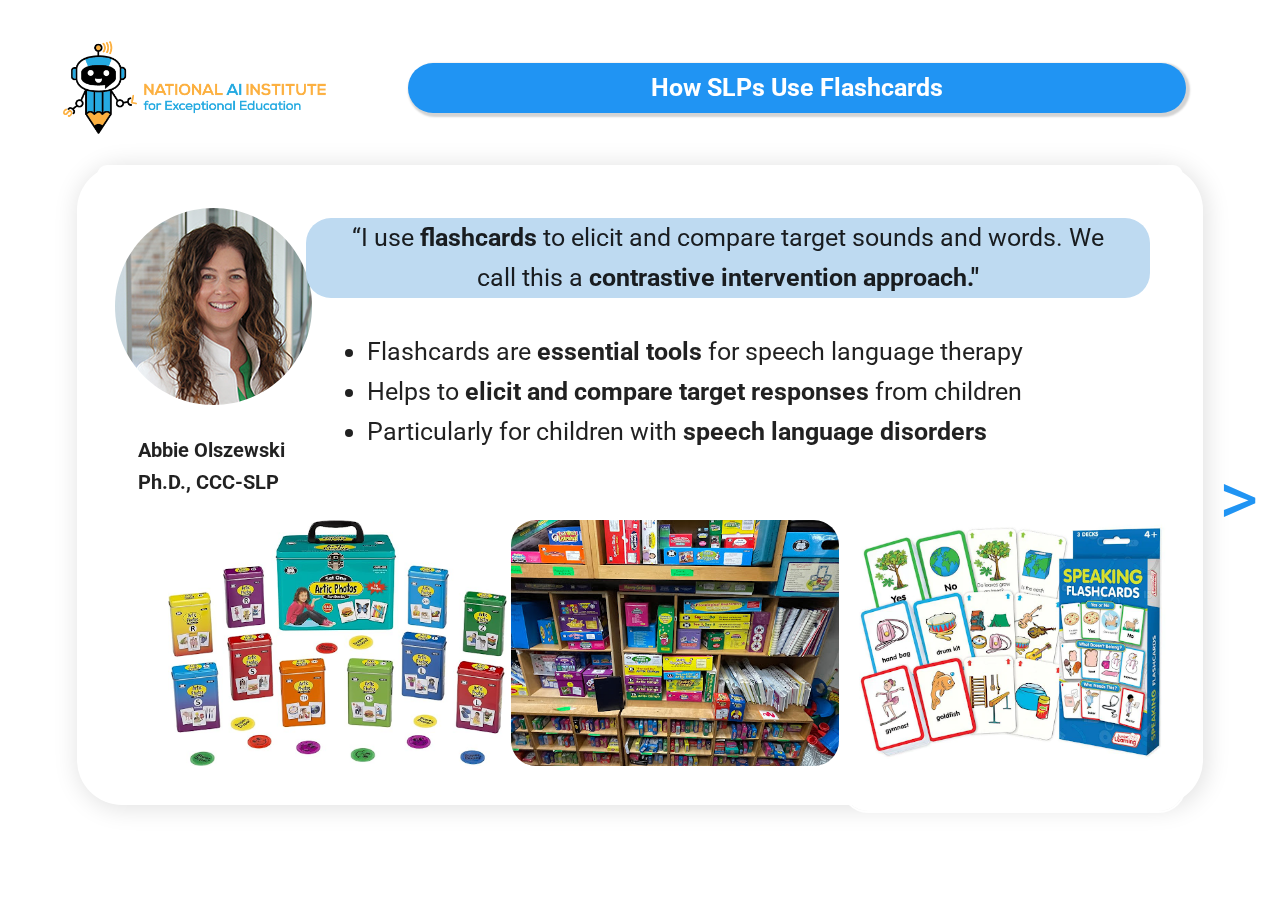
==== commit f24bdcea: "Add files via upload" ====
--- a/page1/index.html
+++ b/page1/index.html
@@ -51,7 +51,7 @@
     <script>__md_scope=new URL("..",location),__md_hash=e=>[...e].reduce((e,_)=>(e<<5)-e+_.charCodeAt(0),0),__md_get=(e,_=localStorage,t=__md_scope)=>JSON.parse(_.getItem(t.pathname+"."+e)),__md_set=(e,_,t=localStorage,a=__md_scope)=>{try{t.setItem(a.pathname+"."+e,JSON.stringify(_))}catch(e){}}</script>
     
       
-
+    
     
     
     
@@ -89,8 +89,8 @@
     <div class="img-container">
       <img src="../assets/images/logo.png" alt="Beautiful Image">
     </div>
-    <div class="header-right">
-      <p style="text-align: center; font-size: 25px; font-weight: bold;">How SLPs Use Flashcards</p>
+    <div class="header-right" style="text-align: center; font-size: 25px; font-weight: bold;">How SLPs Use Flashcards
+      
     </div>
 </div>
     
@@ -157,10 +157,12 @@
 </div>
 </div>
 </div>
-<div style="display: flex; flex-direction: row; justify-content: space-between; height: 250px; margin-left: 12%; width: 90%;">
+<div style="display: flex; flex-direction: row; justify-content: space-between; height: 250px; margin-left: 5%;">
   <img src="../assets/images/page1_image2.jpg"/>
   <img src="../assets/images/page1_image1.jpg"/>
-  <img src="../assets/images/page1_image3.png"/>
+  <img style="height: 138%;
+  
+  margin-top: -50px;" src="../assets/images/page1_image3.png"/>
 </div>
 </article>
             </div>
--- a/assets/stylesheets/main.0e669242.min.css
+++ b/assets/stylesheets/main.0e669242.min.css
@@ -780,7 +780,7 @@
     margin-top: 2.5rem;
     box-shadow: 2px 2px 25px 2px #e2e2e2;
     border-radius: 45px;
-    padding-bottom: 52%;
+    padding-bottom: 50%;
 }
 .md-ellipsis {
     overflow: hidden;
@@ -2942,9 +2942,10 @@
     padding: 10px;
     border: none;
     outline: none;
-    font-size: 30px;
+    font-size: 20px;
     color: #333;
     background-color: transparent;
+    
 }
 
 .explanation-div{
@@ -5911,6 +5912,21 @@
     font-size: 75px;
 }
 
+.right-arrow-page-4 {
+    position: absolute;
+    right: 0;
+    height: 50%;
+    margin-top: -36%;
+    margin-right: 2%;
+    width: 35px;
+    height: 57px;
+    text-align: center;
+    color: #2094f3;
+    line-height: 57px;
+    cursor: pointer;
+    font-size: 75px;
+}
+
 .lefty,.righty {
     width: 35px;
     height: 57px;
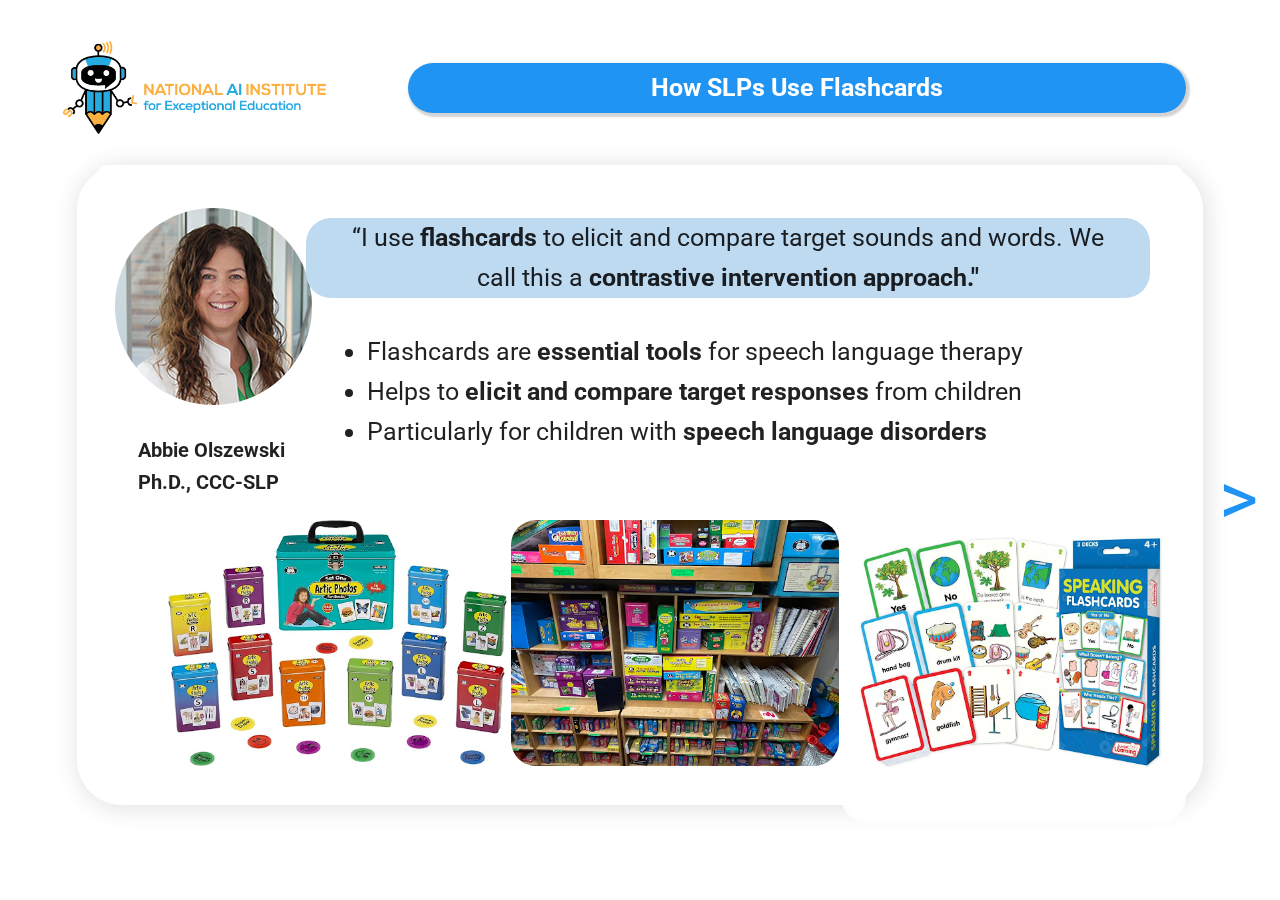
==== commit 4aa13733: "Update index.html" ====
--- a/page1/index.html
+++ b/page1/index.html
@@ -162,7 +162,7 @@
   <img src="../assets/images/page1_image1.jpg"/>
   <img style="height: 138%;
   
-  margin-top: -50px;" src="../assets/images/page1_image3.png"/>
+  margin-top: -40px;" src="../assets/images/page1_image3.png"/>
 </div>
 </article>
             </div>
@@ -293,4 +293,4 @@
       
     
   </body>
-</html>+</html>
--- a/assets/stylesheets/main.0e669242.min.css
+++ b/assets/stylesheets/main.0e669242.min.css
@@ -975,7 +975,7 @@
     border-radius: 2px 2px 5px rgba(0, 0, 255, 0.2);
     background-color: white;
     border-radius: 10px;
-    padding: 20px;
+    padding: 5px;
     width: auto;
     /* height: 750px; */
     margin: 0 20px;
@@ -2882,22 +2882,29 @@
 }
 
 .gradio-box-main{
-    background-color: #ededed;
+    /* background-color: #ededed;
+    border-radius: 25px; */
+    font-size: 30px;
+    /* width: 30%;
+    height: 300px; */
+}
+
+.gradio-box-main-container {
+    background-color: white;
     /* margin: 0 2%; */
+    box-shadow: 0px 2px 25px 2px #e2e2e2;
     border-radius: 25px;
     font-size: 30px;
-    /* width: 90%; */
-    width: 30%;
-    height: 300px;
+    width: 21%;
 }
 
 .gradio-box-main-2{
-    background-color: white;
-    margin: 0 2%;
-    border-radius: 25px;
+    /* background-color: white; */
+    /* margin: 0 2%;
+    border-radius: 25px; */
     font-size: 30px;
     /* width: 90%; */
-    height: 200px;
+    /* height: 200px; */
 }
 
 .gradio-container{
@@ -5627,7 +5634,7 @@
 }
 
 .table-heading {
-    width: 50%;
+    width: 39em;
     padding: 0 2%;
     display: flex;
     flex-direction: column;
@@ -5846,6 +5853,25 @@
     background: #fff;
     padding: 20px;
     box-shadow: 0 0 10px rgba(0,0,0,0.1);
+    border-radius: 25px;
+    margin: 0 auto;
+    font-size: 25px;
+    color: blue;
+}
+
+.api-error-popup-page2 {
+    display: none;
+    position: fixed;
+    top: 20%;
+    left: 85%;
+    transform: translate(-50%, -50%);
+    background: lightyellow;
+    padding: 20px;
+    box-shadow: 0 0 10px rgba(0,0,0,0.1);
+    border-radius: 25px;
+    margin: 0 auto;
+    font-size: 25px;
+    color: black;
 }
 
 .api-error-overlay {
@@ -5856,6 +5882,17 @@
     width: 100%;
     height: 100%;
     background: rgba(0,0,0,0.5);
+    transition: 0.5s;
+    opacity: 0;
+}
+
+.flashcard-title {
+    margin-top: -10%;
+    width: 100%;
+    text-align: center;
+    font-size: 1.1em;
+    padding: 4%;
+    font-weight: bold;
 }
 
 .api-error-close-btn {
@@ -5863,6 +5900,14 @@
     font-size: 20px;
     position: absolute;
     top: 10px;
+    right: 10px;
+}
+
+.api-error-close-btn-page2 {
+    cursor: pointer;
+    font-size: 33px;
+    position: absolute;
+    top: -4px;
     right: 10px;
 }
 
@@ -5944,4 +5989,4 @@
 
 .button-class:active {
     background-color: #be772e !important; color: white !important; font-size: 2.5em !important; border-radius: 16px!important;
-}+}
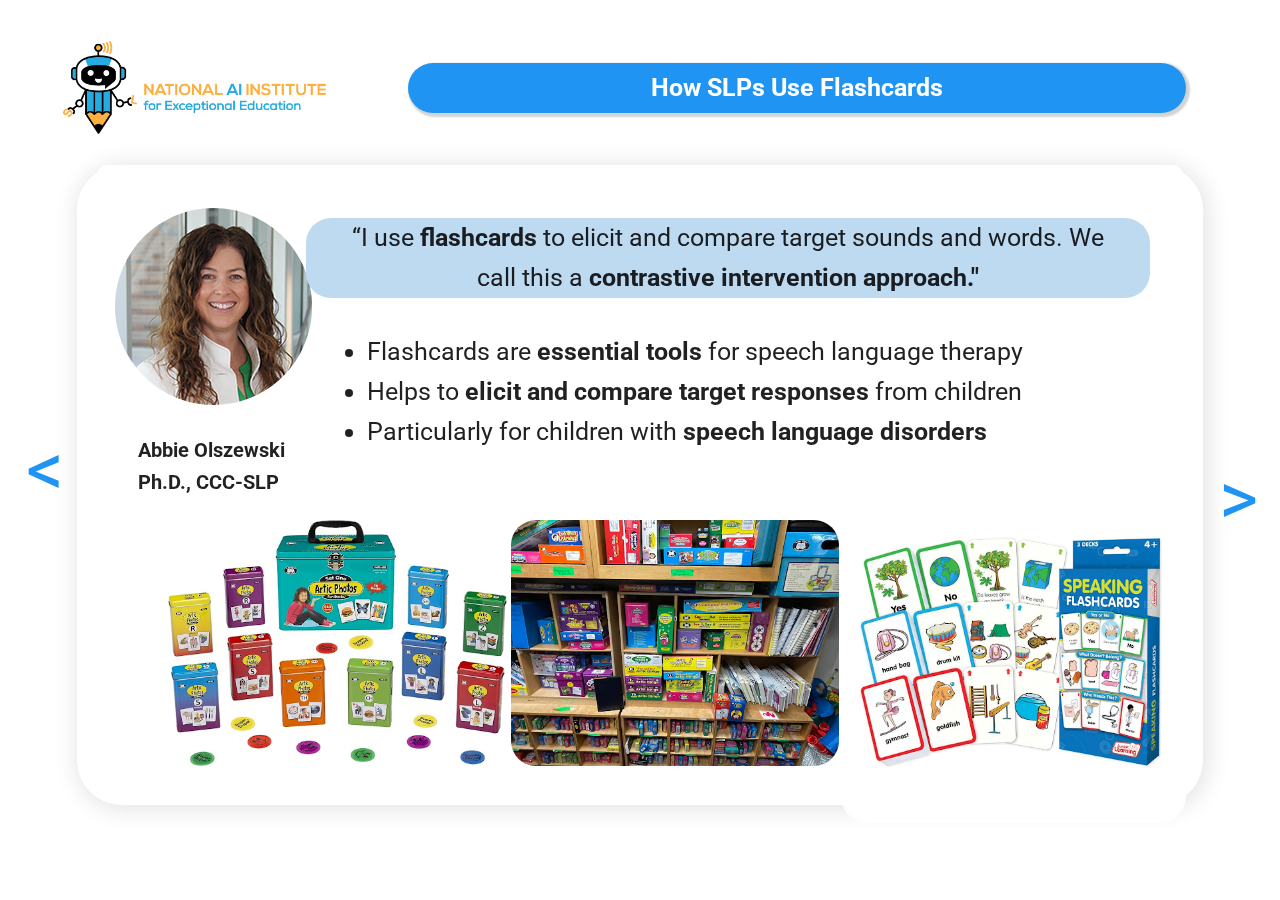
==== commit 97d53248: "Update index.html" ====
--- a/page1/index.html
+++ b/page1/index.html
@@ -135,7 +135,9 @@
             <body>
             <div id="page1" class="md-content" data-md-component="content">
               <article class="md-content__inner md-typeset">
-                
+                <a class="left-arrow-page-1" href="/FlashCards_Demo/page5/">
+                  &lt;
+                 </a>
                 
                 <!-- <a id="nextPage" style="float: right;" href="/FlashCards_Demo/page2/">Next</a> -->
 <div class="main-content-box">
--- a/assets/stylesheets/main.0e669242.min.css
+++ b/assets/stylesheets/main.0e669242.min.css
@@ -5972,6 +5972,37 @@
     font-size: 75px;
 }
 
+.left-arrow-page-1 {
+    position: absolute;
+    left: 0;
+    /* height: 50%; */
+    margin-top: 20%;
+    /* margin: 0 auto; */
+    margin-left: 2%;
+    width: 35px;
+    height: 57px;
+    text-align: center;
+    color: #2094f3;
+    line-height: 57px;
+    cursor: pointer;
+    font-size: 75px;
+}
+
+.right-arrow-page-5 {
+    position: absolute;
+    right: 0;
+    height: 50%;
+    margin-top: -22%;
+    margin-right: 2%;
+    width: 35px;
+    height: 57px;
+    text-align: center;
+    color: #2094f3;
+    line-height: 57px;
+    cursor: pointer;
+    font-size: 75px;
+}
+
 .lefty,.righty {
     width: 35px;
     height: 57px;
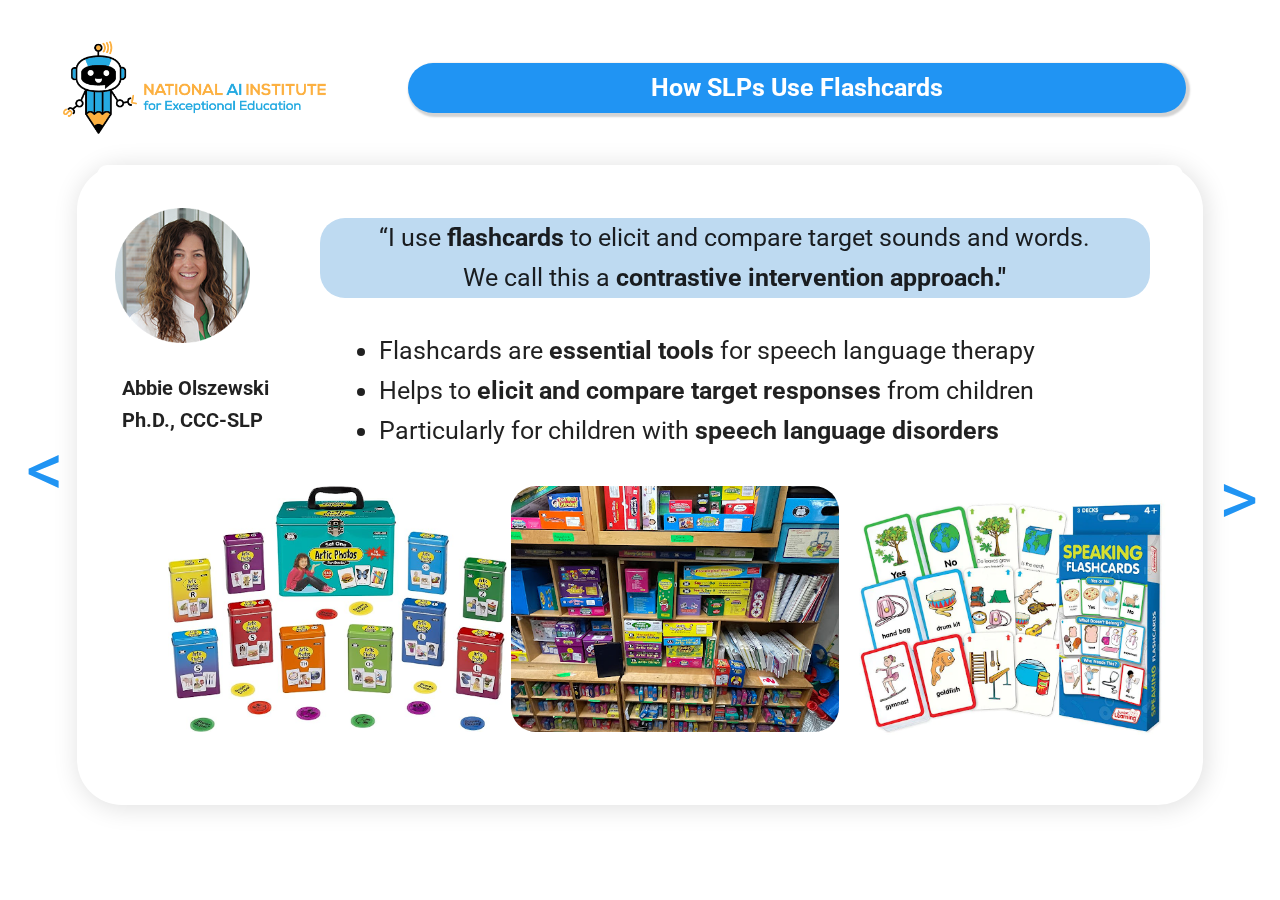
==== commit e306ff5a: "Update index.html" ====
--- a/page1/index.html
+++ b/page1/index.html
@@ -141,12 +141,12 @@
                 
                 <!-- <a id="nextPage" style="float: right;" href="/FlashCards_Demo/page2/">Next</a> -->
 <div class="main-content-box">
-<div class="person-image-container">
-  <img src="../assets/images/author.png" alt="Beautiful Image">
-  <p style="font-weight: bold; font-size: 1rem; padding: 0 25px;">Abbie Olszewski
-    Ph.D., CCC-SLP</p>
-</div>
-<div>
+<div class="person-image-container" style="width: 32%;">
+  <img src="../assets/images/author.png" style="width: 60%;" alt="Beautiful Image">
+  <p style="font-weight: bold; font-size: 20px; padding: 0 9px;">Abbie Olszewski
+    <br>Ph.D., CCC-SLP</br></p>
+</div>
+<div style="margin-left: 2%;">
 <div class="speech-box">
 <p style="width: 80%; text-align: center; margin: 4% auto; width: 90%;">“I use <span style="font-weight: bold;">flashcards</span> to elicit and compare target sounds and words. We call this a <span style="font-weight: bold;">contrastive intervention approach."</span></p>
 </div>
@@ -159,7 +159,7 @@
 </div>
 </div>
 </div>
-<div style="display: flex; flex-direction: row; justify-content: space-between; height: 250px; margin-left: 5%;">
+<div style="display: flex; flex-direction: row; justify-content: space-between; height: 250px; margin-left: 5%; margin-top: 7px;">
   <img src="../assets/images/page1_image2.jpg"/>
   <img src="../assets/images/page1_image1.jpg"/>
   <img style="height: 138%;
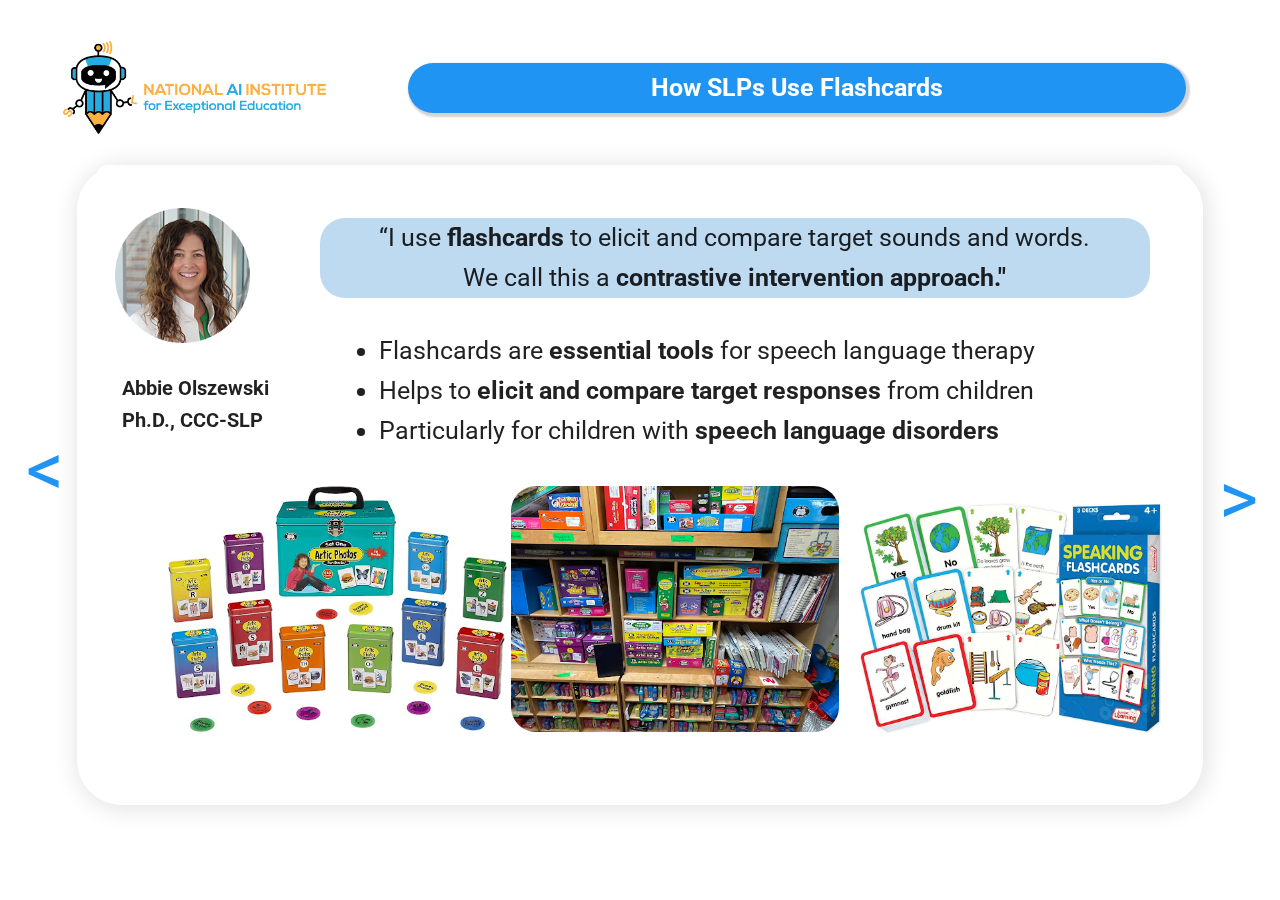
==== commit feeceed8: "Add files via upload" ====
--- a/page1/index.html
+++ b/page1/index.html
@@ -295,4 +295,4 @@
       
     
   </body>
-</html>
+</html>--- a/assets/stylesheets/main.0e669242.min.css
+++ b/assets/stylesheets/main.0e669242.min.css
@@ -2881,6 +2881,17 @@
     /* width: 90%; */
 }
 
+.gradio-box-2{
+    background-color: #ededed;
+    margin: 0% 2%;
+    border-radius: 20px;
+    font-size: 30px;
+    padding: 1%;
+    display: flex;
+    flex-direction: row;
+    /* width: 90%; */
+}
+
 .gradio-box-main{
     /* background-color: #ededed;
     border-radius: 25px; */
@@ -2945,6 +2956,17 @@
 }
 
 .text-input {
+    width: 100%;
+    padding: 10px;
+    border: none;
+    outline: none;
+    font-size: 20px;
+    color: #333;
+    background-color: transparent;
+    
+}
+
+.text-input-2 {
     width: 100%;
     padding: 10px;
     border: none;
@@ -5862,9 +5884,9 @@
 .api-error-popup-page2 {
     display: none;
     position: fixed;
-    top: 20%;
-    left: 85%;
-    transform: translate(-50%, -50%);
+    /* top: 20%; */
+    /* left: 85%;
+    transform: translate(-50%, -50%); */
     background: lightyellow;
     padding: 20px;
     box-shadow: 0 0 10px rgba(0,0,0,0.1);
@@ -5872,7 +5894,19 @@
     margin: 0 auto;
     font-size: 25px;
     color: black;
-}
+    width: 0;
+    float: right;
+}
+
+/* Add your custom styles here */
+  .inactive {
+    background-color: #ccc; /* Change color to inactive */
+    cursor: not-allowed;
+  }
+
+  .loading::after {
+    content: "Loading..."; /* Change text to "Loading..." */
+  }
 
 .api-error-overlay {
     display: none;
@@ -6020,4 +6054,4 @@
 
 .button-class:active {
     background-color: #be772e !important; color: white !important; font-size: 2.5em !important; border-radius: 16px!important;
-}
+}